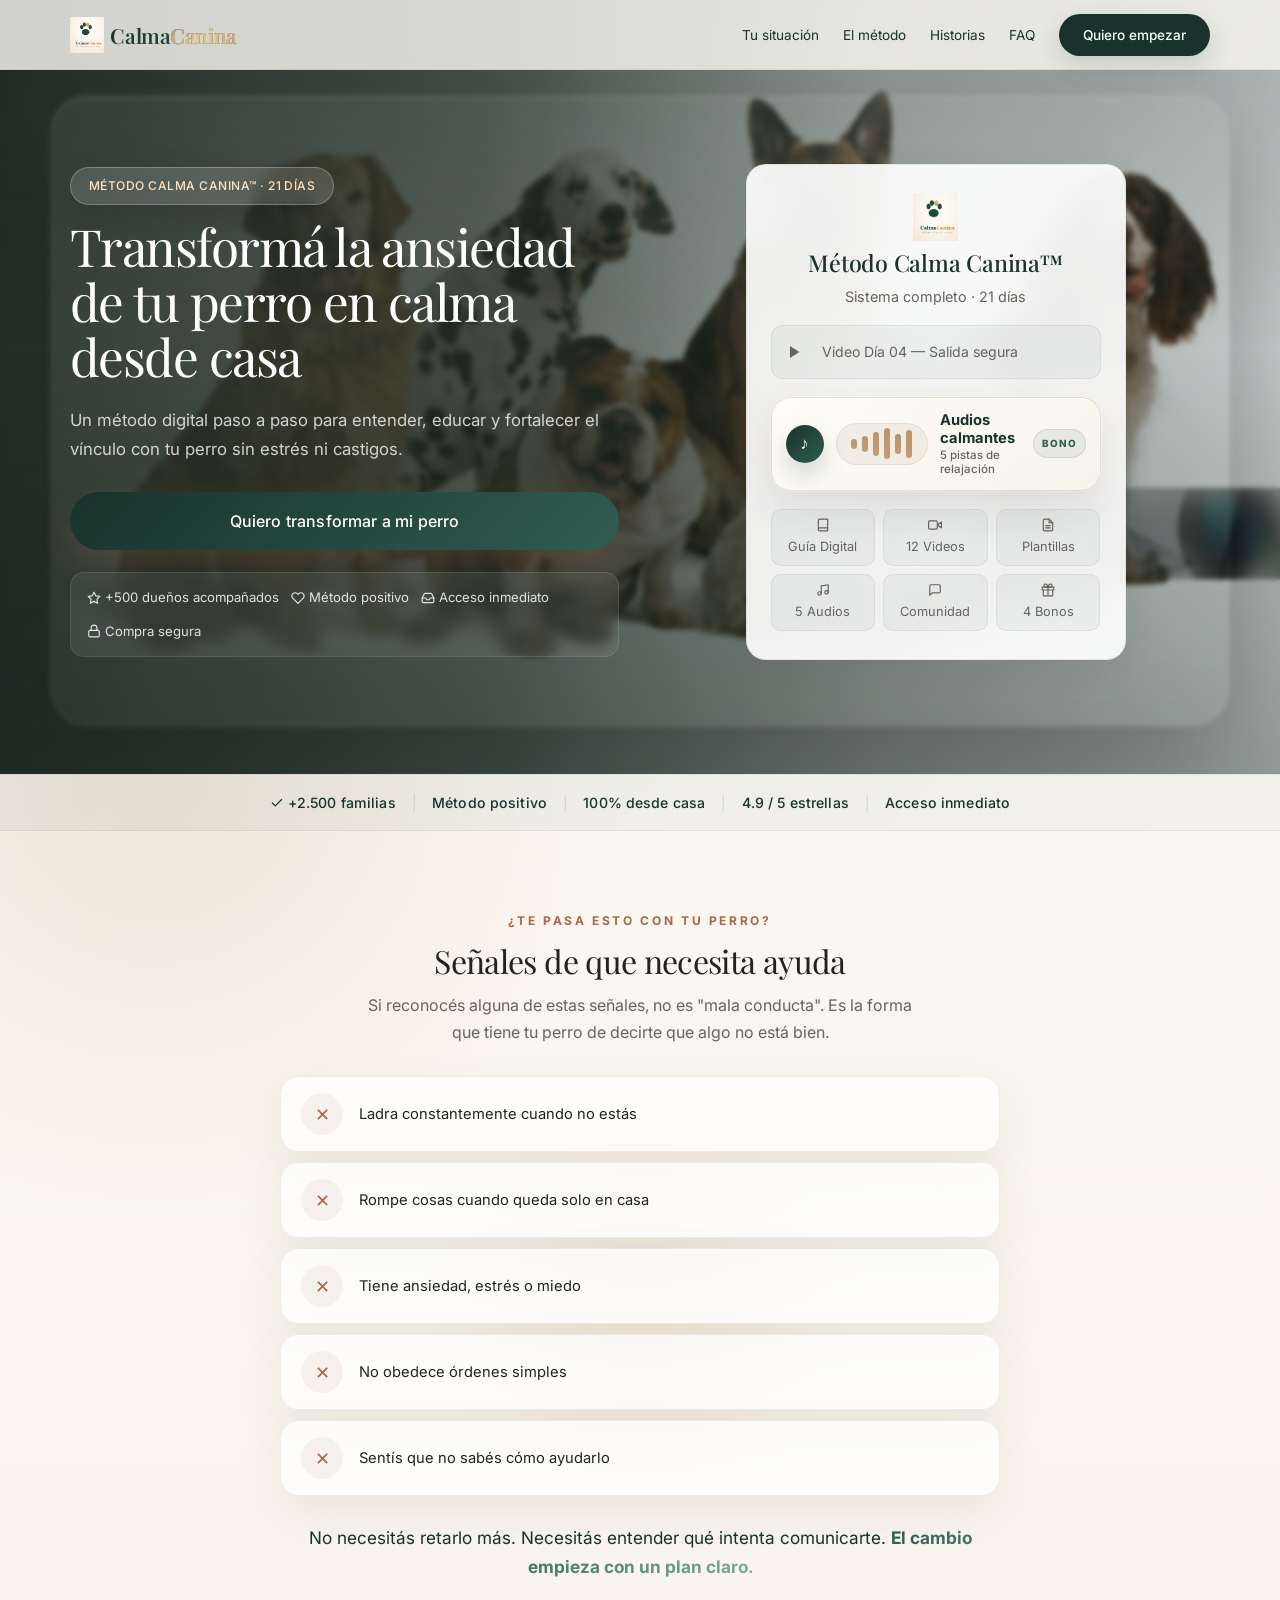
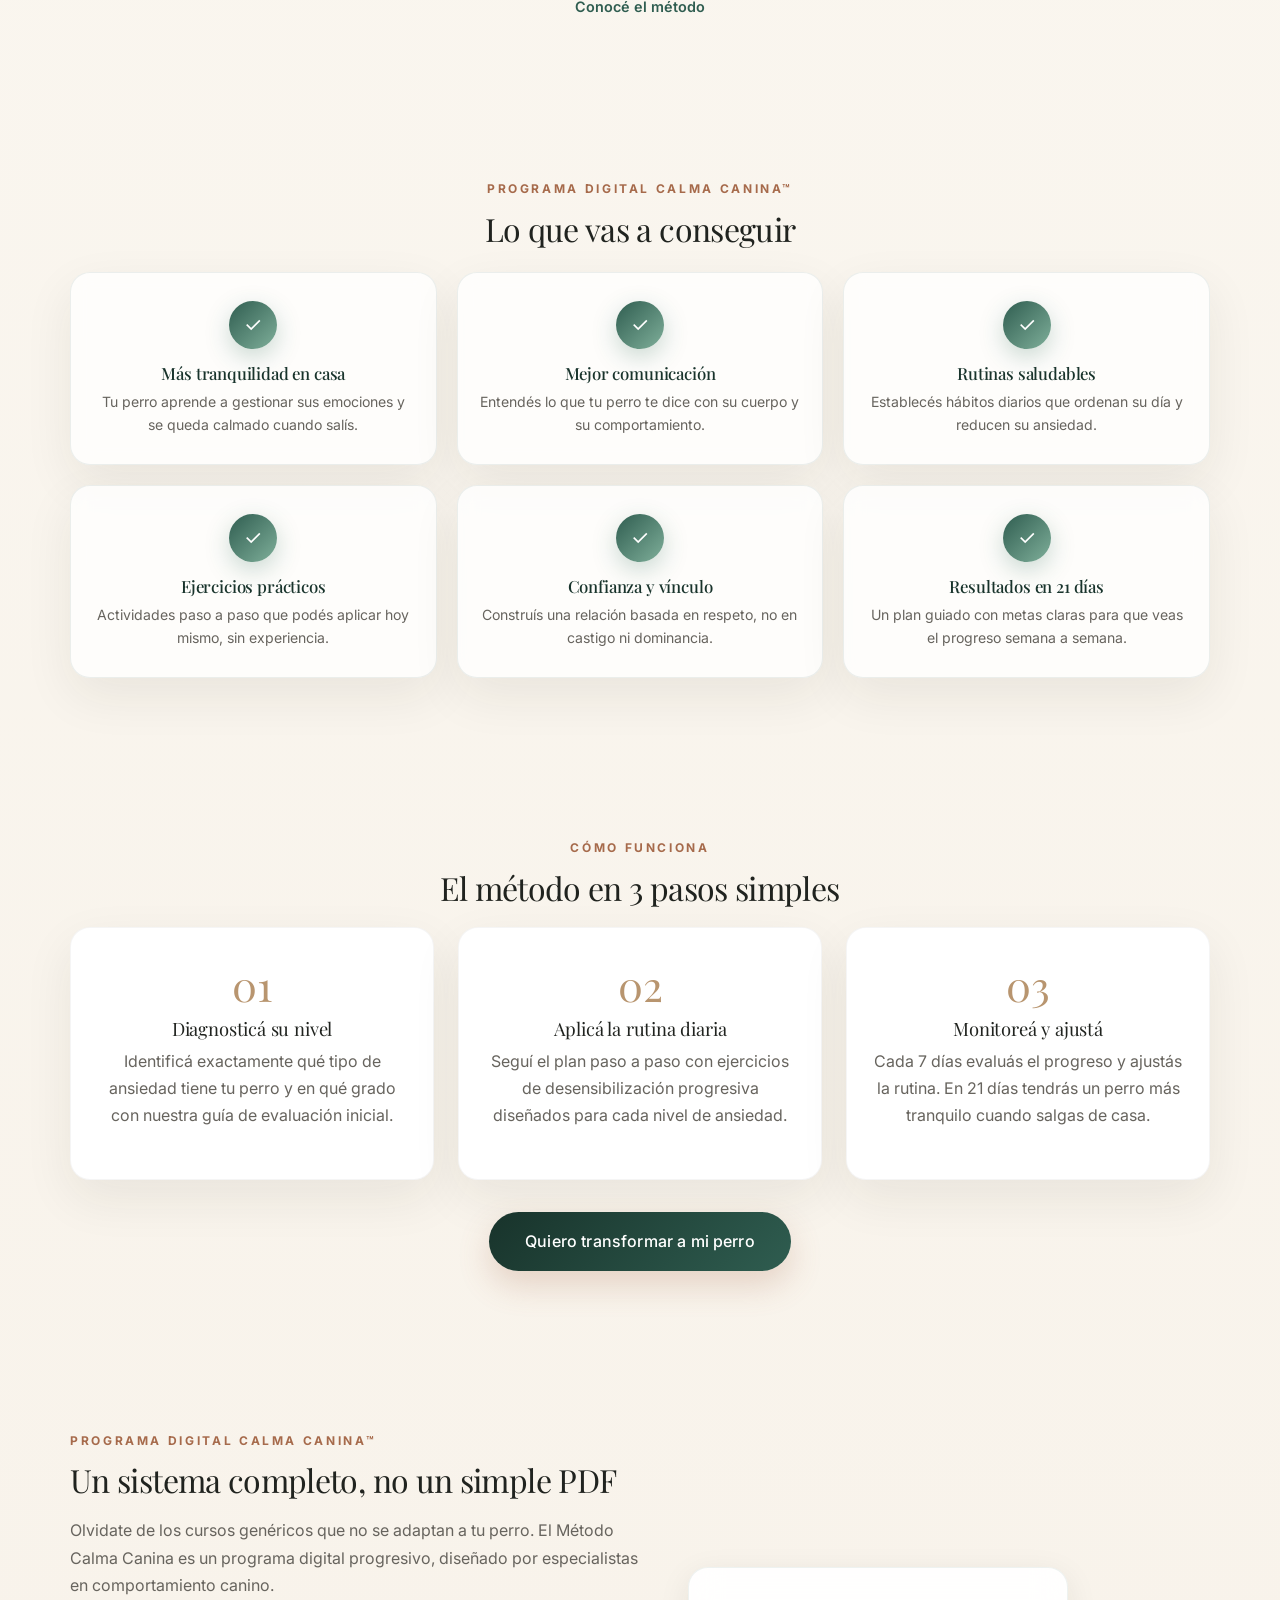
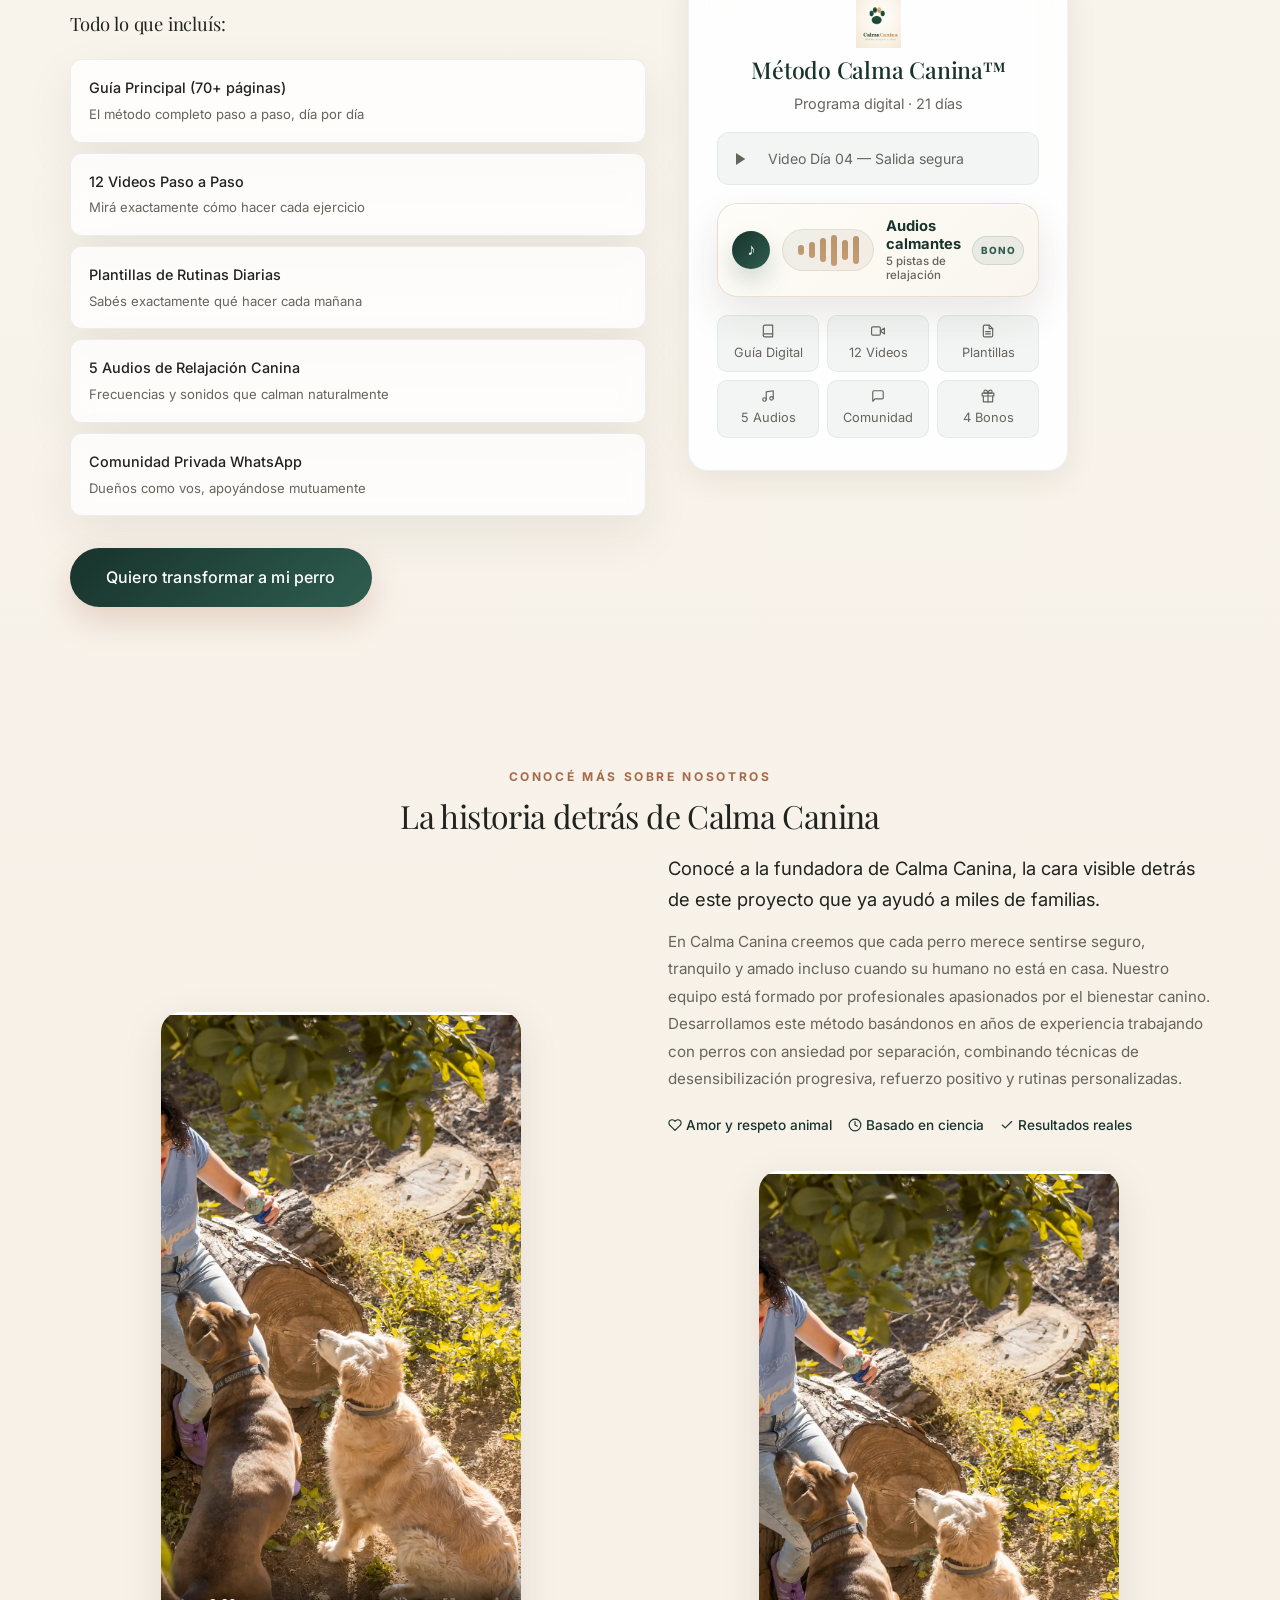
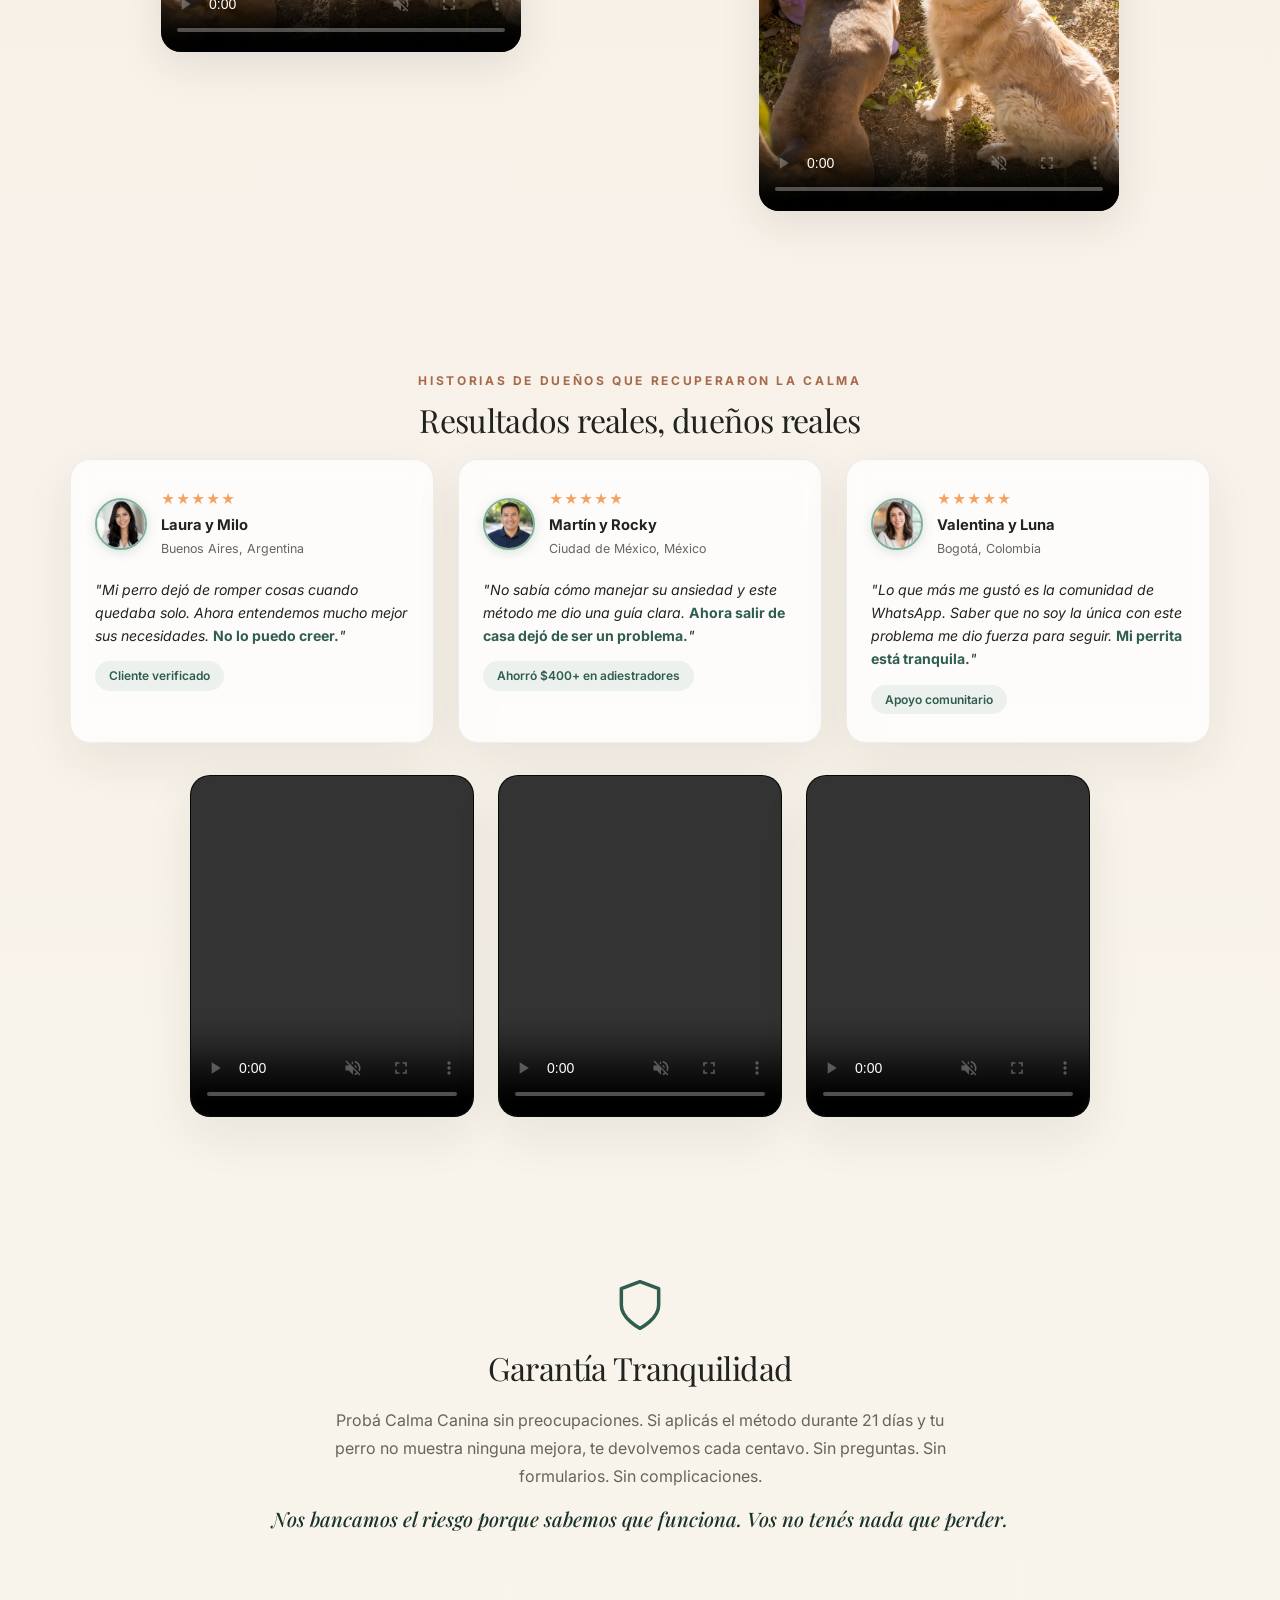
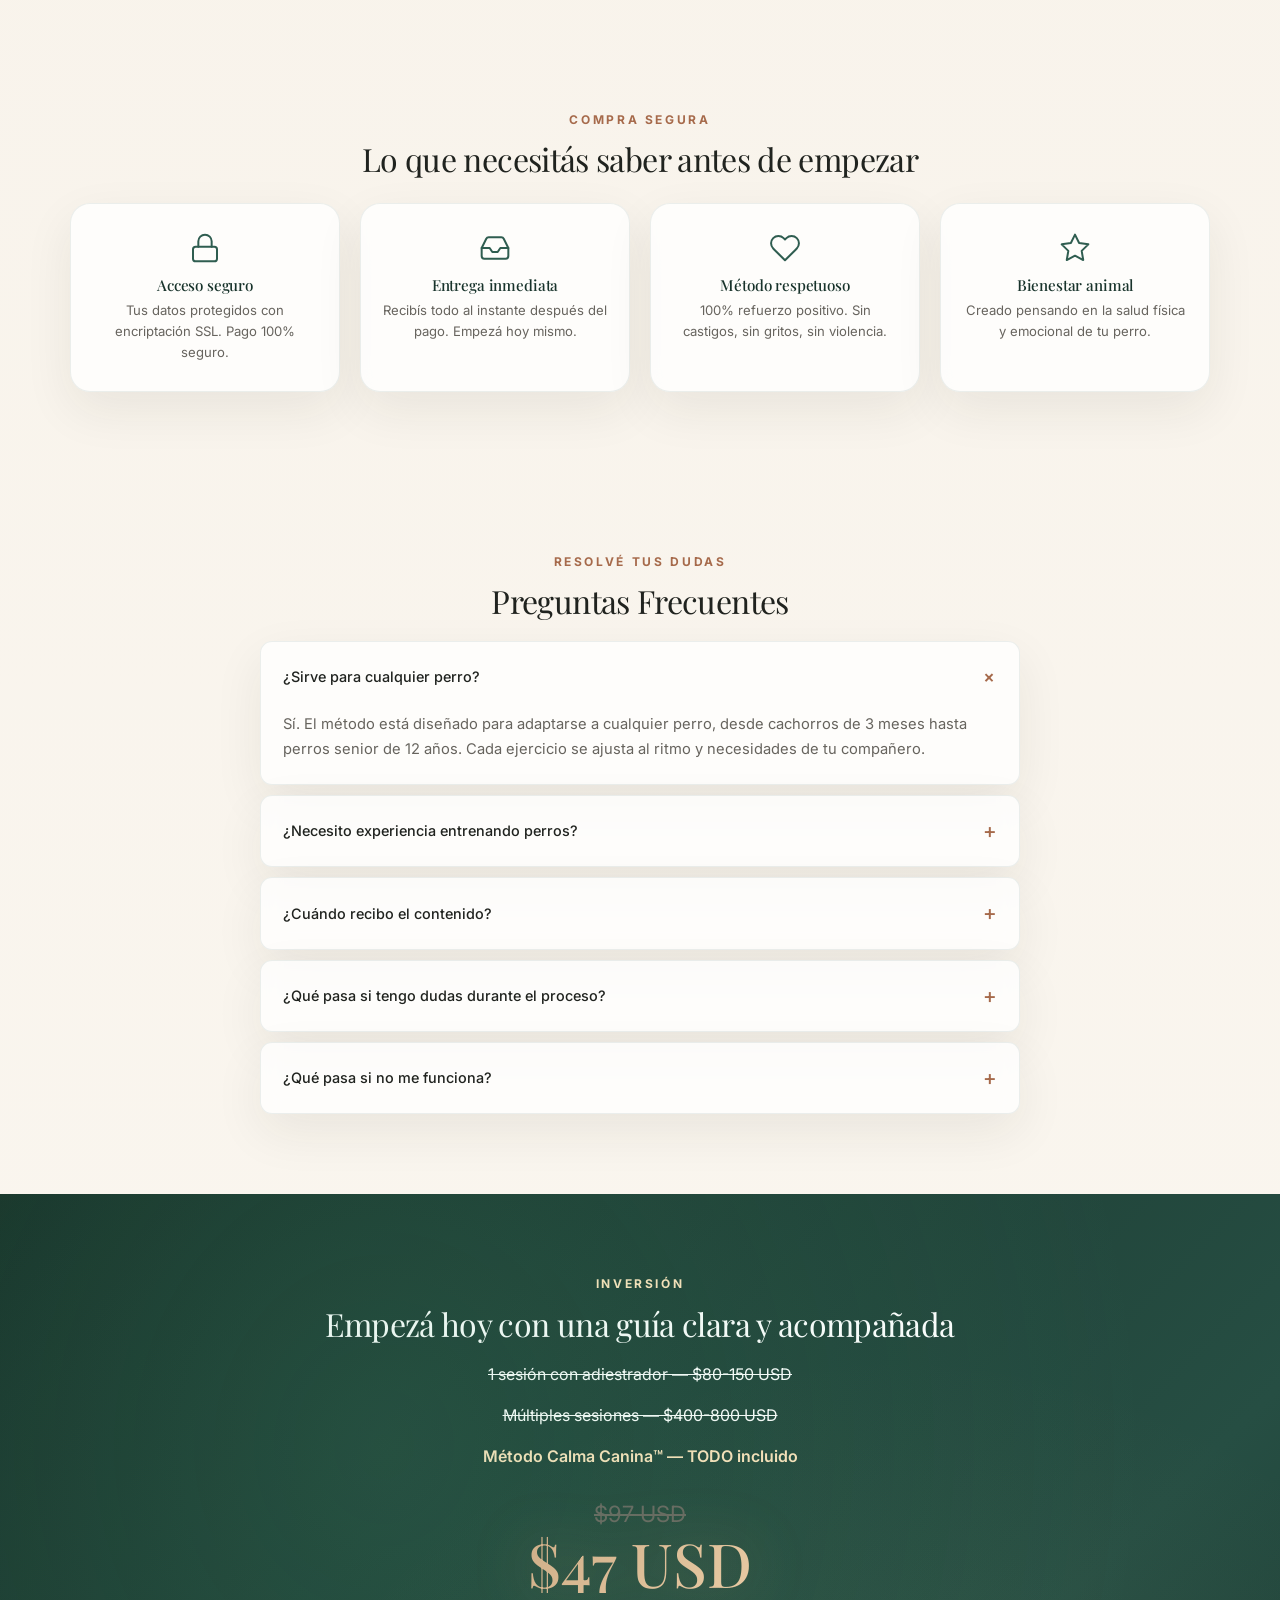
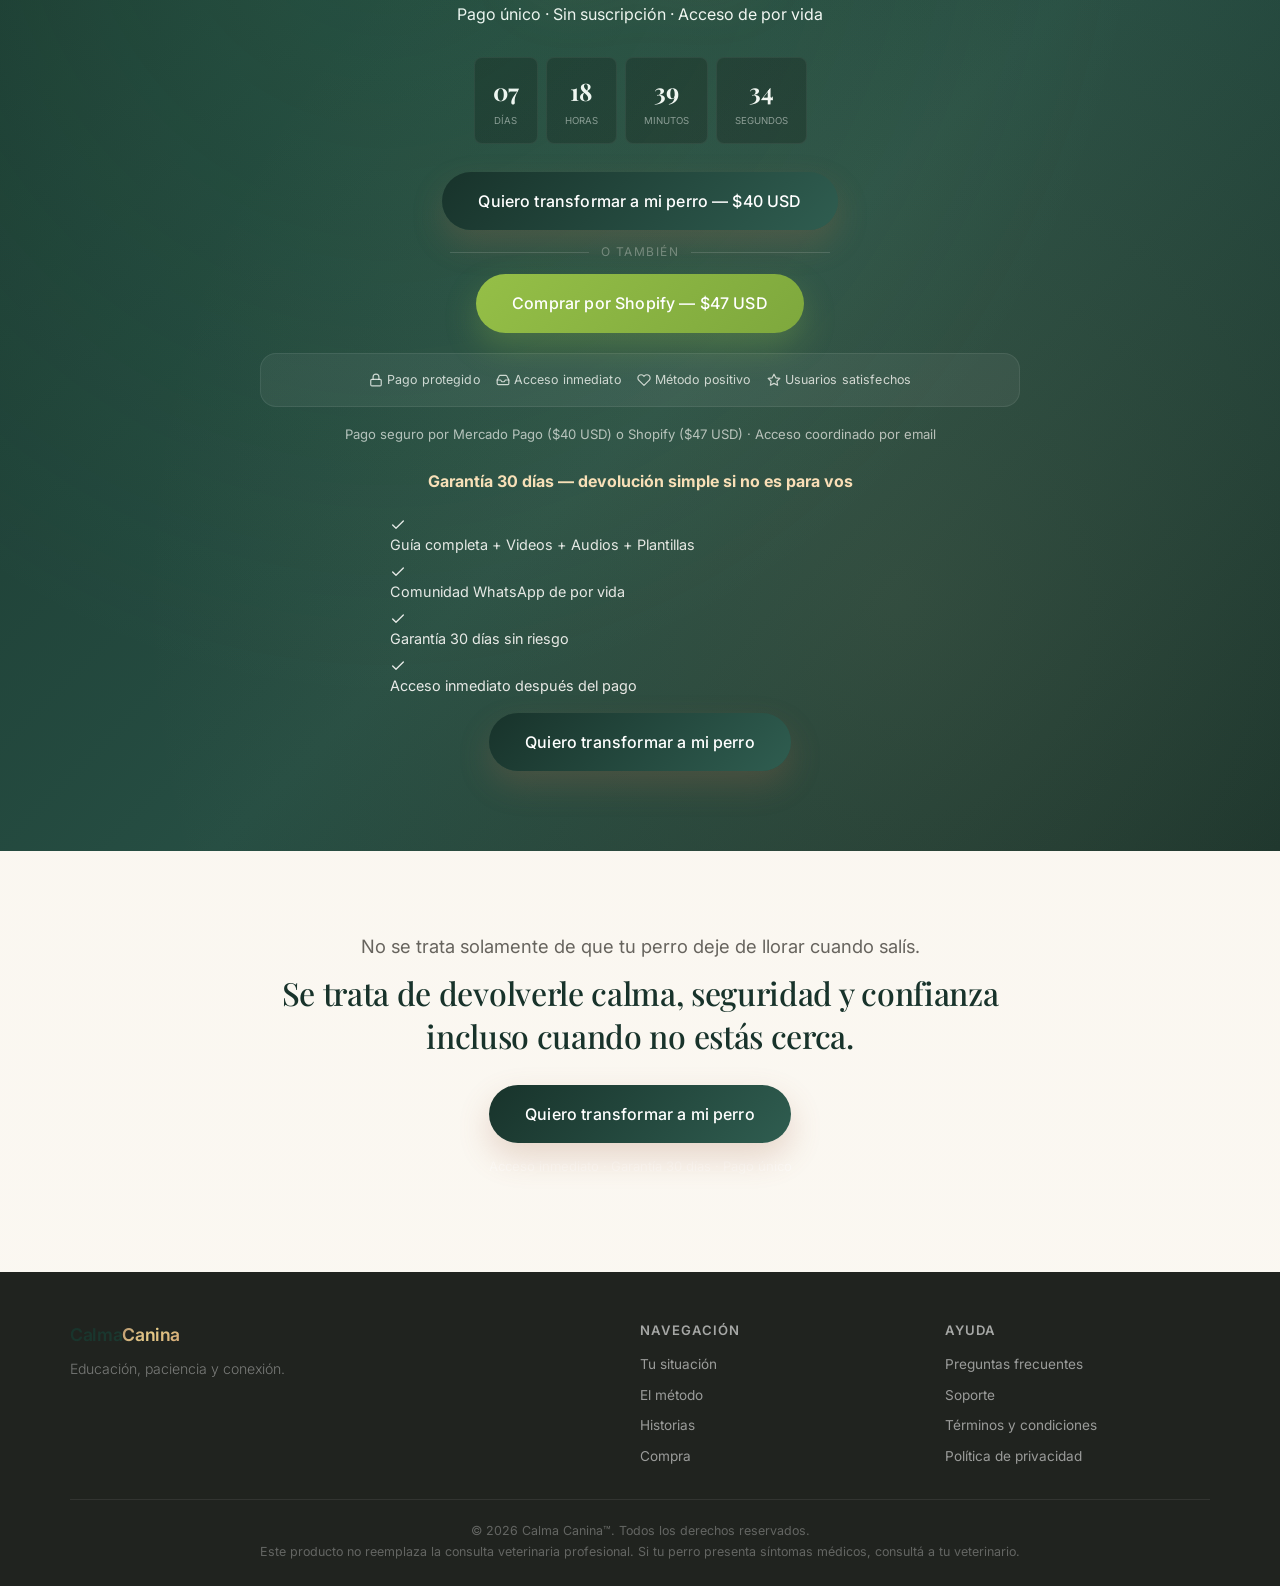
==== index.html @ f255a57e "Mejoras landing page: tipografia, rendimiento, SEO, UX, scroll-to-top, lazy loading videos, FAQPage " ====
<!DOCTYPE html>
<html lang="es">
<head>
  <meta charset="UTF-8" />
  <meta name="viewport" content="width=device-width, initial-scale=1.0" />
  <title>Método Calma Canina™ | Transformá la ansiedad de tu perro en calma desde casa</title>
  <meta name="description" content="Un método digital paso a paso para entender, educar y fortalecer el vínculo con tu perro sin estrés ni castigos. +500 dueños ya lo aplican." />
  <meta name="theme-color" content="#1B4332" />
  <meta property="og:title" content="Método Calma Canina™ — Perros tranquilos en 21 días" />
  <meta property="og:description" content="El sistema paso a paso para ayudar a tu perro a quedarse tranquilo cuando salís de casa." />
  <meta property="og:image" content="https://calmacanina.com/og-calmacanina.jpg" />
  <meta property="og:url" content="https://calmacanina.com" />
  <meta property="og:type" content="website" />
  <link rel="canonical" href="https://calmacanina.com" />
  <link rel="icon" href="data:image/svg+xml,<svg xmlns=%22http://www.w3.org/2000/svg%22 viewBox=%220 0 100 100%22><text y=%22.9em%22 font-size=%2290%22>🐕</text></svg>" />
  <link rel="preconnect" href="https://fonts.googleapis.com" />
  <link rel="preconnect" href="https://fonts.gstatic.com" crossorigin />
  <link href="https://fonts.googleapis.com/css2?family=Inter:wght@300;400;500;600;700&family=Playfair+Display:wght@400;500;600;700&display=swap" rel="stylesheet" />
  <link rel="preload" href="https://fonts.googleapis.com/css2?family=Inter:wght@300;400;500;600;700&family=Playfair+Display:wght@400;500;600;700&display=swap" as="style" />
  <link rel="preload" href="NUEVOBANNER.jpg" as="image" />
  <link rel="stylesheet" href="styles.css?v=20260710-0315" />

  <script type="application/ld+json">
    {
      "@context": "https://schema.org",
      "@type": "Product",
      "name": "Método Calma Canina",
      "description": "El sistema paso a paso para ayudar a tu perro a quedarse tranquilo cuando salís de casa.",
      "image": "https://calmacanina.com/og-calmacanina.jpg",
      "brand": { "@type": "Brand", "name": "Calma Canina" },
      "offers": {
        "@type": "Offer",
        "price": "47",
        "priceCurrency": "USD",
        "availability": "https://schema.org/InStock",
        "priceValidUntil": "2027-12-31",
        "url": "https://calmacanina.com"
      }
    }
  </script>
  <script type="application/ld+json">
    {
      "@context": "https://schema.org",
      "@type": "FAQPage",
      "mainEntity": [
        {
          "@type": "Question",
          "name": "¿Sirve para cualquier perro?",
          "acceptedAnswer": {
            "@type": "Answer",
            "text": "Sí. El método está diseñado para adaptarse a cualquier perro, desde cachorros de 3 meses hasta perros senior de 12 años."
          }
        },
        {
          "@type": "Question",
          "name": "¿Necesito experiencia entrenando perros?",
          "acceptedAnswer": {
            "@type": "Answer",
            "text": "No. El método está escrito para dueños sin ninguna experiencia previa. Cada ejercicio está explicado paso a paso con videos demostrativos."
          }
        },
        {
          "@type": "Question",
          "name": "¿Cuándo recibo el contenido?",
          "acceptedAnswer": {
            "@type": "Answer",
            "text": "Inmediatamente después del pago. Recibís un email con acceso a todos los materiales. Podés empezar el Día 1 en minutos."
          }
        },
        {
          "@type": "Question",
          "name": "¿Qué pasa si tengo dudas durante el proceso?",
          "acceptedAnswer": {
            "@type": "Answer",
            "text": "Tenés acceso a nuestra comunidad privada de WhatsApp donde podés compartir tu experiencia, hacer preguntas y recibir apoyo de otros dueños."
          }
        },
        {
          "@type": "Question",
          "name": "¿Qué pasa si no me funciona?",
          "acceptedAnswer": {
            "@type": "Answer",
            "text": "Tenés 30 días para pedir tu devolución completa. Te devolvemos el 100% sin hacer preguntas."
          }
        }
      ]
    }
  </script>
</head>

<body>
  <a class="skip-link" href="#hero">Saltar al contenido principal</a>
  <!-- ═══ HEADER ═══ -->
  <header class="site-header" id="site-header">
    <nav class="nav container">
      <a class="logo" href="#hero">
        <img src="Logo_Principal.png" alt="Calma Canina" class="logo-img" aria-hidden="true">
        <span class="logo-text">Calma<span class="logo-accent">Canina</span><sup class="tm-mark">™</sup></span>
      </a>
      <button class="menu-toggle" id="menu-toggle" aria-label="Abrir menú" aria-expanded="false" aria-controls="nav-links">
        <span class="hamburger-line"></span>
        <span class="hamburger-line"></span>
        <span class="hamburger-line"></span>
      </button>
      <div class="nav-links" id="nav-links">
        <a href="#problema">Tu situación</a>
        <a href="#solucion">El método</a>
        <a href="#testimonios">Historias</a>
        <a href="#faq">FAQ</a>
        <a class="nav-cta" href="#pricing">Quiero empezar</a>
      </div>
    </nav>
  </header>

  <main>
    <!-- ═══ 1. HERO ═══ -->
    <section class="hero" id="hero">
      <div class="container hero-grid">
        <div class="hero-content">
          <span class="hero-badge">Método Calma Canina™ · 21 días</span>
          <h1>Transformá la ansiedad de tu perro en calma desde casa</h1>
          <p class="hero-subtitle">Un método digital paso a paso para entender, educar y fortalecer el vínculo con tu perro sin estrés ni castigos.</p>
          <a class="btn btn-accent cta-link pulse-cta" href="#pricing">Quiero transformar a mi perro</a>
          <div class="hero-trust-strip">
            <span>
              <svg width="14" height="14" viewBox="0 0 24 24" fill="none" stroke="currentColor" stroke-width="2" stroke-linecap="round" stroke-linejoin="round" aria-hidden="true"><polygon points="12 2 15.09 8.26 22 9.27 17 14.14 18.18 21.02 12 17.77 5.82 21.02 7 14.14 2 9.27 8.91 8.26 12 2"/></svg>
              +500 dueños acompañados
            </span>
            <span>
              <svg width="14" height="14" viewBox="0 0 24 24" fill="none" stroke="currentColor" stroke-width="2" stroke-linecap="round" stroke-linejoin="round" aria-hidden="true"><path d="M20.84 4.61a5.5 5.5 0 0 0-7.78 0L12 5.67l-1.06-1.06a5.5 5.5 0 0 0-7.78 7.78l1.06 1.06L12 21.23l7.78-7.78 1.06-1.06a5.5 5.5 0 0 0 0-7.78z"/></svg>
              Método positivo
            </span>
            <span>
              <svg width="14" height="14" viewBox="0 0 24 24" fill="none" stroke="currentColor" stroke-width="2" stroke-linecap="round" stroke-linejoin="round" aria-hidden="true"><polyline points="22 12 16 12 14 15 10 15 8 12 2 12"/><path d="M5.45 5.11L2 12v6a2 2 0 0 0 2 2h16a2 2 0 0 0 2-2v-6l-3.45-6.89A2 2 0 0 0 16.76 4H7.24a2 2 0 0 0-1.79 1.11z"/></svg>
              Acceso inmediato
            </span>
            <span>
              <svg width="14" height="14" viewBox="0 0 24 24" fill="none" stroke="currentColor" stroke-width="2" stroke-linecap="round" stroke-linejoin="round" aria-hidden="true"><rect x="3" y="11" width="18" height="11" rx="2" ry="2"/><path d="M7 11V7a5 5 0 0 1 10 0v4"/></svg>
              Compra segura
            </span>
          </div>
        </div>
        <div class="hero-visual">
          <div class="product-mockup-main">
            <img src="Logo_Principal.png" alt="Logo Calma Canina" style="display:block;margin:0 auto 8px;height:48px;width:auto;">
            <h3>Método Calma Canina™</h3>
            <p>Sistema completo · 21 días</p>
            <div class="mock-video">
              <svg width="16" height="16" viewBox="0 0 24 24" fill="currentColor" stroke="none" aria-hidden="true" style="margin-right:8px;">
                <polygon points="6 3 20 12 6 21 6 3" />
              </svg>
              Video Día 04 — Salida segura
            </div>
            <div class="mock-audio-bar" role="button" tabindex="0" aria-label="Reproducir audios de relajación">
              <span class="mock-wave" aria-hidden="true"><i></i><i></i><i></i><i></i><i></i><i></i></span>
              <span class="mock-audio-copy"><strong>Audios calmantes</strong><small>5 pistas de relajación</small></span>
              <span class="mock-audio-badge">BONO</span>
            </div>
            <ul class="mock-list">
              <li><svg width="14" height="14" viewBox="0 0 24 24" fill="none" stroke="currentColor" stroke-width="2" stroke-linecap="round" stroke-linejoin="round" aria-hidden="true" style="display:block;margin:0 auto 4px;"><path d="M4 19.5A2.5 2.5 0 0 1 6.5 17H20"/><path d="M6.5 2H20v20H6.5A2.5 2.5 0 0 1 4 19.5v-15A2.5 2.5 0 0 1 6.5 2z"/></svg>Guía Digital</li>
              <li><svg width="14" height="14" viewBox="0 0 24 24" fill="none" stroke="currentColor" stroke-width="2" stroke-linecap="round" stroke-linejoin="round" aria-hidden="true" style="display:block;margin:0 auto 4px;"><polygon points="23 7 16 12 23 17 23 7"/><rect x="1" y="5" width="15" height="14" rx="2" ry="2"/></svg>12 Videos</li>
              <li><svg width="14" height="14" viewBox="0 0 24 24" fill="none" stroke="currentColor" stroke-width="2" stroke-linecap="round" stroke-linejoin="round" aria-hidden="true" style="display:block;margin:0 auto 4px;"><path d="M14 2H6a2 2 0 0 0-2 2v16a2 2 0 0 0 2 2h12a2 2 0 0 0 2-2V8z"/><polyline points="14 2 14 8 20 8"/><line x1="16" y1="13" x2="8" y2="13"/><line x1="16" y1="17" x2="8" y2="17"/></svg>Plantillas</li>
              <li><svg width="14" height="14" viewBox="0 0 24 24" fill="none" stroke="currentColor" stroke-width="2" stroke-linecap="round" stroke-linejoin="round" aria-hidden="true" style="display:block;margin:0 auto 4px;"><path d="M9 18V5l12-2v13"/><circle cx="6" cy="18" r="3"/><circle cx="18" cy="16" r="3"/></svg>5 Audios</li>
              <li><svg width="14" height="14" viewBox="0 0 24 24" fill="none" stroke="currentColor" stroke-width="2" stroke-linecap="round" stroke-linejoin="round" aria-hidden="true" style="display:block;margin:0 auto 4px;"><path d="M21 15a2 2 0 0 1-2 2H7l-4 4V5a2 2 0 0 1 2-2h14a2 2 0 0 1 2 2z"/></svg>Comunidad</li>
              <li><svg width="14" height="14" viewBox="0 0 24 24" fill="none" stroke="currentColor" stroke-width="2" stroke-linecap="round" stroke-linejoin="round" aria-hidden="true" style="display:block;margin:0 auto 4px;"><polyline points="20 12 20 22 4 22 4 12"/><rect x="2" y="7" width="20" height="5"/><line x1="12" y1="22" x2="12" y2="7"/><path d="M12 7H7.5a2.5 2.5 0 0 1 0-5C11 2 12 7 12 7z"/><path d="M12 7h4.5a2.5 2.5 0 0 0 0-5C13 2 12 7 12 7z"/></svg>4 Bonos</li>
            </ul>
          </div>
        </div>
      </div>
    </section>

    <!-- ═══ 2. TRUST STRIP ═══ -->
    <div class="trust-strip fade-in">
      <div class="container">
        <div class="trust-strip-inner">
          <span>
            <svg width="14" height="14" viewBox="0 0 24 24" fill="none" stroke="currentColor" stroke-width="2" stroke-linecap="round" stroke-linejoin="round" aria-hidden="true"><polyline points="20 6 9 17 4 12"/></svg>
            +2.500 familias
          </span>
          <span class="trust-strip-divider" aria-hidden="true">|</span>
          <span>Método positivo</span>
          <span class="trust-strip-divider" aria-hidden="true">|</span>
          <span>100% desde casa</span>
          <span class="trust-strip-divider" aria-hidden="true">|</span>
          <span>4.9 / 5 estrellas</span>
          <span class="trust-strip-divider" aria-hidden="true">|</span>
          <span>Acceso inmediato</span>
        </div>
      </div>
    </div>

    <!-- ═══ 3. PROBLEMA ═══ -->
    <section class="section" id="problema">
      <div class="container narrow">
        <p class="section-label text-center">¿TE PASA ESTO CON TU PERRO?</p>
        <h2 class="text-center">Señales de que necesita ayuda</h2>
        <p class="pain-intro text-center">Si reconocés alguna de estas señales, no es "mala conducta". Es la forma que tiene tu perro de decirte que algo no está bien.</p>
        <div class="pain-list">
          <div class="pain-item fade-in"><span class="pain-icon" aria-hidden="true">✕</span><p>Ladra constantemente cuando no estás</p></div>
          <div class="pain-item fade-in"><span class="pain-icon" aria-hidden="true">✕</span><p>Rompe cosas cuando queda solo en casa</p></div>
          <div class="pain-item fade-in"><span class="pain-icon" aria-hidden="true">✕</span><p>Tiene ansiedad, estrés o miedo</p></div>
          <div class="pain-item fade-in"><span class="pain-icon" aria-hidden="true">✕</span><p>No obedece órdenes simples</p></div>
          <div class="pain-item fade-in"><span class="pain-icon" aria-hidden="true">✕</span><p>Sentís que no sabés cómo ayudarlo</p></div>
        </div>
        <p class="pain-close text-center">No necesitás retarlo más. Necesitás entender qué intenta comunicarte. <strong>El cambio empieza con un plan claro.</strong></p>
        <a class="pain-link" href="#solucion">Conocé el método</a>
      </div>
    </section>

    <!-- ═══ 4. SOLUCIÓN ═══ -->
    <section class="section bg-alt" id="solucion">
      <div class="container text-center">
        <p class="section-label">PROGRAMA DIGITAL CALMA CANINA™</p>
        <h2>Lo que vas a conseguir</h2>
        <div class="solution-grid">
          <div class="solution-card fade-in"><span class="solution-icon" aria-hidden="true">✓</span><h3>Más tranquilidad en casa</h3><p>Tu perro aprende a gestionar sus emociones y se queda calmado cuando salís.</p></div>
          <div class="solution-card fade-in"><span class="solution-icon" aria-hidden="true">✓</span><h3>Mejor comunicación</h3><p>Entendés lo que tu perro te dice con su cuerpo y su comportamiento.</p></div>
          <div class="solution-card fade-in"><span class="solution-icon" aria-hidden="true">✓</span><h3>Rutinas saludables</h3><p>Establecés hábitos diarios que ordenan su día y reducen su ansiedad.</p></div>
          <div class="solution-card fade-in"><span class="solution-icon" aria-hidden="true">✓</span><h3>Ejercicios prácticos</h3><p>Actividades paso a paso que podés aplicar hoy mismo, sin experiencia.</p></div>
          <div class="solution-card fade-in"><span class="solution-icon" aria-hidden="true">✓</span><h3>Confianza y vínculo</h3><p>Construís una relación basada en respeto, no en castigo ni dominancia.</p></div>
          <div class="solution-card fade-in"><span class="solution-icon" aria-hidden="true">✓</span><h3>Resultados en 21 días</h3><p>Un plan guiado con metas claras para que veas el progreso semana a semana.</p></div>
        </div>
      </div>
    </section>

    <!-- ═══ 5. MÉTODO EN 3 PASOS ═══ -->
    <section class="section" id="como-funciona">
      <div class="container text-center">
        <p class="section-label">CÓMO FUNCIONA</p>
        <h2>El método en 3 pasos simples</h2>
        <div class="steps-grid">
          <div class="step-card fade-in">
            <span class="step-num">01</span>
            <h3>Diagnosticá su nivel</h3>
            <p>Identificá exactamente qué tipo de ansiedad tiene tu perro y en qué grado con nuestra guía de evaluación inicial.</p>
          </div>
          <div class="step-card fade-in">
            <span class="step-num">02</span>
            <h3>Aplicá la rutina diaria</h3>
            <p>Seguí el plan paso a paso con ejercicios de desensibilización progresiva diseñados para cada nivel de ansiedad.</p>
          </div>
          <div class="step-card fade-in">
            <span class="step-num">03</span>
            <h3>Monitoreá y ajustá</h3>
            <p>Cada 7 días evaluás el progreso y ajustás la rutina. En 21 días tendrás un perro más tranquilo cuando salgas de casa.</p>
          </div>
        </div>
        <a class="btn btn-accent cta-link" href="#pricing" style="margin-top:32px;">Quiero transformar a mi perro</a>
      </div>
    </section>

    <!-- ═══ 6. PRODUCTO ═══ -->
    <section class="section bg-alt" id="producto">
      <div class="container two-col">
        <div class="product-info">
          <p class="section-label">PROGRAMA DIGITAL CALMA CANINA™</p>
          <h2>Un sistema completo, no un simple PDF</h2>
          <p>Olvidate de los cursos genéricos que no se adaptan a tu perro. El Método Calma Canina es un programa digital progresivo, diseñado por especialistas en comportamiento canino.</p>
          <h3>Todo lo que incluís:</h3>
          <ul class="check-list">
            <li><strong>Guía Principal (70+ páginas)</strong><span>El método completo paso a paso, día por día</span></li>
            <li><strong>12 Videos Paso a Paso</strong><span>Mirá exactamente cómo hacer cada ejercicio</span></li>
            <li><strong>Plantillas de Rutinas Diarias</strong><span>Sabés exactamente qué hacer cada mañana</span></li>
            <li><strong>5 Audios de Relajación Canina</strong><span>Frecuencias y sonidos que calman naturalmente</span></li>
            <li><strong>Comunidad Privada WhatsApp</strong><span>Dueños como vos, apoyándose mutuamente</span></li>
          </ul>
          <a class="btn btn-accent cta-link" href="#pricing">Quiero transformar a mi perro</a>
        </div>
        <div class="product-visual">
          <div class="product-mockup-main large">
            <img src="Logo_Principal.png" alt="Logo Calma Canina" loading="lazy" decoding="async" style="display:block;margin:0 auto 8px;height:48px;width:auto;">
            <h3>Método Calma Canina™</h3>
            <p>Programa digital · 21 días</p>
            <div class="mock-video"><svg width="16" height="16" viewBox="0 0 24 24" fill="currentColor" stroke="none" aria-hidden="true" style="margin-right:8px;"><polygon points="6 3 20 12 6 21 6 3"/></svg>Video Día 04 — Salida segura</div>
            <div class="mock-audio-bar" role="button" tabindex="0" aria-label="Reproducir audios de relajación"><span class="mock-wave" aria-hidden="true"><i></i><i></i><i></i><i></i><i></i><i></i></span><span class="mock-audio-copy"><strong>Audios calmantes</strong><small>5 pistas de relajación</small></span><span class="mock-audio-badge">BONO</span></div>
            <ul class="mock-list">
              <li><svg width="14" height="14" viewBox="0 0 24 24" fill="none" stroke="currentColor" stroke-width="2" stroke-linecap="round" stroke-linejoin="round" aria-hidden="true" style="display:block;margin:0 auto 4px;"><path d="M4 19.5A2.5 2.5 0 0 1 6.5 17H20"/><path d="M6.5 2H20v20H6.5A2.5 2.5 0 0 1 4 19.5v-15A2.5 2.5 0 0 1 6.5 2z"/></svg>Guía Digital</li>
              <li><svg width="14" height="14" viewBox="0 0 24 24" fill="none" stroke="currentColor" stroke-width="2" stroke-linecap="round" stroke-linejoin="round" aria-hidden="true" style="display:block;margin:0 auto 4px;"><polygon points="23 7 16 12 23 17 23 7"/><rect x="1" y="5" width="15" height="14" rx="2" ry="2"/></svg>12 Videos</li>
              <li><svg width="14" height="14" viewBox="0 0 24 24" fill="none" stroke="currentColor" stroke-width="2" stroke-linecap="round" stroke-linejoin="round" aria-hidden="true" style="display:block;margin:0 auto 4px;"><path d="M14 2H6a2 2 0 0 0-2 2v16a2 2 0 0 0 2 2h12a2 2 0 0 0 2-2V8z"/><polyline points="14 2 14 8 20 8"/><line x1="16" y1="13" x2="8" y2="13"/><line x1="16" y1="17" x2="8" y2="17"/></svg>Plantillas</li>
              <li><svg width="14" height="14" viewBox="0 0 24 24" fill="none" stroke="currentColor" stroke-width="2" stroke-linecap="round" stroke-linejoin="round" aria-hidden="true" style="display:block;margin:0 auto 4px;"><path d="M9 18V5l12-2v13"/><circle cx="6" cy="18" r="3"/><circle cx="18" cy="16" r="3"/></svg>5 Audios</li>
              <li><svg width="14" height="14" viewBox="0 0 24 24" fill="none" stroke="currentColor" stroke-width="2" stroke-linecap="round" stroke-linejoin="round" aria-hidden="true" style="display:block;margin:0 auto 4px;"><path d="M21 15a2 2 0 0 1-2 2H7l-4 4V5a2 2 0 0 1 2-2h14a2 2 0 0 1 2 2z"/></svg>Comunidad</li>
              <li><svg width="14" height="14" viewBox="0 0 24 24" fill="none" stroke="currentColor" stroke-width="2" stroke-linecap="round" stroke-linejoin="round" aria-hidden="true" style="display:block;margin:0 auto 4px;"><polyline points="20 12 20 22 4 22 4 12"/><rect x="2" y="7" width="20" height="5"/><line x1="12" y1="22" x2="12" y2="7"/><path d="M12 7H7.5a2.5 2.5 0 0 1 0-5C11 2 12 7 12 7z"/><path d="M12 7h4.5a2.5 2.5 0 0 0 0-5C13 2 12 7 12 7z"/></svg>4 Bonos</li>
            </ul>
          </div>
        </div>
      </div>
    </section>

    <!-- ═══ 7. QUIÉNES SOMOS ═══ -->
    <section class="section bg-light" id="quienes-somos">
      <div class="container">
        <p class="section-label text-center">CONOCÉ MÁS SOBRE NOSOTROS</p>
        <h2 class="text-center">La historia detrás de Calma Canina</h2>
        <div class="quienes-grid">
          <div class="quienes-video-wrapper">
            <video class="quienes-video" autoplay muted loop playsinline controls preload="none" poster="CARAVISIBLEDEMARCA.png">
              <source src="PRESENTACION DE LA MEDICA.mp4" type="video/mp4">
            </video>
          </div>
          <div class="quienes-text">
            <p class="quienes-lead">Conocé a la fundadora de Calma Canina, la cara visible detrás de este proyecto que ya ayudó a miles de familias.</p>
            <p class="quienes-body">En Calma Canina creemos que cada perro merece sentirse seguro, tranquilo y amado incluso cuando su humano no está en casa. Nuestro equipo está formado por profesionales apasionados por el bienestar canino. Desarrollamos este método basándonos en años de experiencia trabajando con perros con ansiedad por separación, combinando técnicas de desensibilización progresiva, refuerzo positivo y rutinas personalizadas.</p>
            <div class="quienes-valores">
              <span>
                <svg width="14" height="14" viewBox="0 0 24 24" fill="none" stroke="currentColor" stroke-width="2" stroke-linecap="round" stroke-linejoin="round" aria-hidden="true" style="margin-right:4px;vertical-align:-2px;"><path d="M20.84 4.61a5.5 5.5 0 0 0-7.78 0L12 5.67l-1.06-1.06a5.5 5.5 0 0 0-7.78 7.78l1.06 1.06L12 21.23l7.78-7.78 1.06-1.06a5.5 5.5 0 0 0 0-7.78z"/></svg>
                Amor y respeto animal
              </span>
              <span>
                <svg width="14" height="14" viewBox="0 0 24 24" fill="none" stroke="currentColor" stroke-width="2" stroke-linecap="round" stroke-linejoin="round" aria-hidden="true" style="margin-right:4px;vertical-align:-2px;"><circle cx="12" cy="12" r="10"/><path d="M12 6v6l4 2"/></svg>
                Basado en ciencia
              </span>
              <span>
                <svg width="14" height="14" viewBox="0 0 24 24" fill="none" stroke="currentColor" stroke-width="2" stroke-linecap="round" stroke-linejoin="round" aria-hidden="true" style="margin-right:4px;vertical-align:-2px;"><polyline points="20 6 9 17 4 12"/></svg>
                Resultados reales
              </span>
            </div>
            <div class="quienes-video-wrapper" style="margin-top:20px;">
              <video class="quienes-video" autoplay muted loop playsinline controls preload="none" poster="CARAVISIBLEDEMARCA.png">
                <source src="quienes-somos.mp4" type="video/mp4">
              </video>
            </div>
          </div>
        </div>
      </div>
    </section>

    <!-- ═══ 8. TESTIMONIOS ═══ -->
    <section class="section bg-alt" id="testimonios">
      <div class="container">
        <p class="section-label text-center">Historias de dueños que recuperaron la calma</p>
        <h2 class="text-center">Resultados reales, dueños reales</h2>
        <div class="testimonials-grid">
          <div class="testimonial-card fade-in">
            <div class="testimonial-top">
              <img src="avatar-maria.png" alt="Laura" class="author-photo" loading="lazy" onerror="this.onerror=null;this.style.display='none';this.nextElementSibling.style.display='flex';">
              <div class="author-initials" aria-hidden="true">L</div>
              <div class="testimonial-meta">
                <div class="testimonial-stars">★★★★★</div>
                <strong>Laura y Milo</strong>
                <span>Buenos Aires, Argentina</span>
              </div>
            </div>
            <p class="testimonial-text">"Mi perro dejó de romper cosas cuando quedaba solo. Ahora entendemos mucho mejor sus necesidades. <strong>No lo puedo creer.</strong>"</p>
            <div class="testimonial-tag">Cliente verificado</div>
          </div>
          <div class="testimonial-card fade-in">
            <div class="testimonial-top">
              <img src="avatar-carlos.png" alt="Martín" class="author-photo" loading="lazy" onerror="this.onerror=null;this.style.display='none';this.nextElementSibling.style.display='flex';">
              <div class="author-initials" aria-hidden="true">M</div>
              <div class="testimonial-meta">
                <div class="testimonial-stars">★★★★★</div>
                <strong>Martín y Rocky</strong>
                <span>Ciudad de México, México</span>
              </div>
            </div>
            <p class="testimonial-text">"No sabía cómo manejar su ansiedad y este método me dio una guía clara. <strong>Ahora salir de casa dejó de ser un problema.</strong>"</p>
            <div class="testimonial-tag">Ahorró $400+ en adiestradores</div>
          </div>
          <div class="testimonial-card fade-in">
            <div class="testimonial-top">
              <img src="avatar-luciana.png" alt="Valentina" class="author-photo" loading="lazy" onerror="this.onerror=null;this.style.display='none';this.nextElementSibling.style.display='flex';">
              <div class="author-initials" aria-hidden="true">V</div>
              <div class="testimonial-meta">
                <div class="testimonial-stars">★★★★★</div>
                <strong>Valentina y Luna</strong>
                <span>Bogotá, Colombia</span>
              </div>
            </div>
            <p class="testimonial-text">"Lo que más me gustó es la comunidad de WhatsApp. Saber que no soy la única con este problema me dio fuerza para seguir. <strong>Mi perrita está tranquila.</strong>"</p>
            <div class="testimonial-tag">Apoyo comunitario</div>
          </div>
        </div>
        <div class="testimonios-videos-grid">
          <div class="testimonio-video-card fade-in">
            <video class="testimonio-vid" autoplay muted loop playsinline controls preload="none">
              <source src="CLIENTESATISFECHO1.mp4" type="video/mp4">
            </video>
          </div>
          <div class="testimonio-video-card fade-in">
            <video class="testimonio-vid" autoplay muted loop playsinline controls preload="none">
              <source src="CLIENTESATISFECHO2.mp4" type="video/mp4">
            </video>
          </div>
          <div class="testimonio-video-card fade-in">
            <video class="testimonio-vid" autoplay muted loop playsinline controls preload="none">
              <source src="testimonio_final.mp4" type="video/mp4">
            </video>
          </div>
        </div>
      </div>
    </section>

    <!-- ═══ 9. GARANTÍA ═══ -->
    <section class="section bg-light" id="garantia">
      <div class="container narrow text-center">
        <div class="guarantee-shield">
          <svg width="56" height="56" viewBox="0 0 24 24" fill="none" stroke="currentColor" stroke-width="1.5" stroke-linecap="round" stroke-linejoin="round" aria-hidden="true"><path d="M12 22s8-4 8-10V5l-8-3-8 3v7c0 6 8 10 8 10z"/></svg>
        </div>
        <h2>Garantía Tranquilidad</h2>
        <p class="guarantee-text">Probá Calma Canina sin preocupaciones. Si aplicás el método durante 21 días y tu perro no muestra ninguna mejora, te devolvemos cada centavo. Sin preguntas. Sin formularios. Sin complicaciones.</p>
        <p class="guarantee-highlight">Nos bancamos el riesgo porque sabemos que funciona. Vos no tenés nada que perder.</p>
      </div>
    </section>

    <!-- ═══ 10. CONFIANZA ═══ -->
    <section class="section bg-alt" id="confianza">
      <div class="container text-center">
        <p class="section-label">COMPRA SEGURA</p>
        <h2>Lo que necesitás saber antes de empezar</h2>
        <div class="trust-grid">
          <div class="trust-feature fade-in">
            <svg width="32" height="32" viewBox="0 0 24 24" fill="none" stroke="currentColor" stroke-width="1.5" stroke-linecap="round" stroke-linejoin="round" aria-hidden="true" style="display:block;margin:0 auto 12px;color:var(--primary);"><rect x="3" y="11" width="18" height="11" rx="2" ry="2"/><path d="M7 11V7a5 5 0 0 1 10 0v4"/></svg>
            <h3>Acceso seguro</h3><p>Tus datos protegidos con encriptación SSL. Pago 100% seguro.</p>
          </div>
          <div class="trust-feature fade-in">
            <svg width="32" height="32" viewBox="0 0 24 24" fill="none" stroke="currentColor" stroke-width="1.5" stroke-linecap="round" stroke-linejoin="round" aria-hidden="true" style="display:block;margin:0 auto 12px;color:var(--primary);"><polyline points="22 12 16 12 14 15 10 15 8 12 2 12"/><path d="M5.45 5.11L2 12v6a2 2 0 0 0 2 2h16a2 2 0 0 0 2-2v-6l-3.45-6.89A2 2 0 0 0 16.76 4H7.24a2 2 0 0 0-1.79 1.11z"/></svg>
            <h3>Entrega inmediata</h3><p>Recibís todo al instante después del pago. Empezá hoy mismo.</p>
          </div>
          <div class="trust-feature fade-in">
            <svg width="32" height="32" viewBox="0 0 24 24" fill="none" stroke="currentColor" stroke-width="1.5" stroke-linecap="round" stroke-linejoin="round" aria-hidden="true" style="display:block;margin:0 auto 12px;color:var(--primary);"><path d="M20.84 4.61a5.5 5.5 0 0 0-7.78 0L12 5.67l-1.06-1.06a5.5 5.5 0 0 0-7.78 7.78l1.06 1.06L12 21.23l7.78-7.78 1.06-1.06a5.5 5.5 0 0 0 0-7.78z"/></svg>
            <h3>Método respetuoso</h3><p>100% refuerzo positivo. Sin castigos, sin gritos, sin violencia.</p>
          </div>
          <div class="trust-feature fade-in">
            <svg width="32" height="32" viewBox="0 0 24 24" fill="none" stroke="currentColor" stroke-width="1.5" stroke-linecap="round" stroke-linejoin="round" aria-hidden="true" style="display:block;margin:0 auto 12px;color:var(--primary);"><path d="M12 2l3.09 6.26L22 9.27l-5 4.87 1.18 6.88L12 17.77l-6.18 3.25L7 14.14 2 9.27l6.91-1.01L12 2z"/></svg>
            <h3>Bienestar animal</h3><p>Creado pensando en la salud física y emocional de tu perro.</p>
          </div>
        </div>
      </div>
    </section>

    <!-- ═══ 11. FAQ ═══ -->
    <section class="section bg-light" id="faq">
      <div class="container narrow">
        <p class="section-label text-center">Resolvé tus dudas</p>
        <h2 class="text-center">Preguntas Frecuentes</h2>
        <div class="faq-accordion">
          <div class="faq-item active">
            <button class="faq-btn" aria-expanded="true" aria-controls="faq-panel-1">¿Sirve para cualquier perro?<span>+</span></button>
            <div class="faq-panel" id="faq-panel-1" role="region"><p>Sí. El método está diseñado para adaptarse a cualquier perro, desde cachorros de 3 meses hasta perros senior de 12 años. Cada ejercicio se ajusta al ritmo y necesidades de tu compañero.</p></div>
          </div>
          <div class="faq-item">
            <button class="faq-btn" aria-expanded="false" aria-controls="faq-panel-2">¿Necesito experiencia entrenando perros?<span>+</span></button>
            <div class="faq-panel" id="faq-panel-2" role="region"><p>No. El método está escrito para dueños sin ninguna experiencia previa. Cada ejercicio está explicado paso a paso con videos demostrativos. Solo necesitás constancia y amor por tu perro.</p></div>
          </div>
          <div class="faq-item">
            <button class="faq-btn" aria-expanded="false" aria-controls="faq-panel-3">¿Cuándo recibo el contenido?<span>+</span></button>
            <div class="faq-panel" id="faq-panel-3" role="region"><p>Inmediatamente después del pago. Recibís un email con acceso a todos los materiales. Podés empezar el Día 1 en minutos.</p></div>
          </div>
          <div class="faq-item">
            <button class="faq-btn" aria-expanded="false" aria-controls="faq-panel-4">¿Qué pasa si tengo dudas durante el proceso?<span>+</span></button>
            <div class="faq-panel" id="faq-panel-4" role="region"><p>Tenés acceso a nuestra comunidad privada de WhatsApp donde podés compartir tu experiencia, hacer preguntas y recibir apoyo de otros dueños que están pasando por lo mismo.</p></div>
          </div>
          <div class="faq-item">
            <button class="faq-btn" aria-expanded="false" aria-controls="faq-panel-5">¿Qué pasa si no me funciona?<span>+</span></button>
            <div class="faq-panel" id="faq-panel-5" role="region"><p>Tenés 30 días para pedir tu devolución completa. Te devolvemos el 100% sin hacer preguntas. Queremos que te sientas seguro al probar el método.</p></div>
          </div>
        </div>
      </div>
    </section>

    <!-- ═══ 12. PRICING ═══ -->
    <section class="section bg-dark" id="pricing">
      <div class="container narrow text-center">
        <p class="section-label" style="color:#FFE4BD;">INVERSIÓN</p>
        <h2 class="text-white">Empezá hoy con una guía clara y acompañada</h2>
        <div class="price-compare-list">
          <p class="text-white"><del>1 sesión con adiestrador — $80-150 USD</del></p>
          <p class="text-white"><del>Múltiples sesiones — $400-800 USD</del></p>
          <p class="text-white" style="color:#FFE4BD;font-weight:600;">Método Calma Canina™ — TODO incluido</p>
        </div>
        <div class="price-block">
          <p class="old-price"><del>$97 USD</del></p>
          <p class="price">$47 USD</p>
          <p class="text-white">Pago único · Sin suscripción · Acceso de por vida</p>
        </div>
        <div class="countdown" id="countdown">
          <div class="countdown-item"><span class="countdown-num" id="cd-days">00</span><span class="countdown-label">Días</span></div>
          <div class="countdown-item"><span class="countdown-num" id="cd-hours">00</span><span class="countdown-label">Horas</span></div>
          <div class="countdown-item"><span class="countdown-num" id="cd-minutes">00</span><span class="countdown-label">Minutos</span></div>
          <div class="countdown-item"><span class="countdown-num" id="cd-seconds">00</span><span class="countdown-label">Segundos</span></div>
        </div>
        <div class="payment-options">
          <a class="btn btn-accent checkout-link" href="https://mpago.li/13CBR7U" target="_blank" rel="noopener" data-checkout-link>Quiero transformar a mi perro — $40 USD</a>
          <div class="payment-divider">o también</div>
          <a class="btn btn-shopify" href="https://ebooksaudiolibros.myshopify.com/" target="_blank" rel="noopener" data-shopify-link>Comprar por Shopify — $47 USD</a>
        </div>
        <div class="trust-bar">
          <span><svg width="14" height="14" viewBox="0 0 24 24" fill="none" stroke="currentColor" stroke-width="2" stroke-linecap="round" stroke-linejoin="round" aria-hidden="true" style="vertical-align:-2px;margin-right:4px;"><rect x="3" y="11" width="18" height="11" rx="2" ry="2"/><path d="M7 11V7a5 5 0 0 1 10 0v4"/></svg>Pago protegido</span>
          <span><svg width="14" height="14" viewBox="0 0 24 24" fill="none" stroke="currentColor" stroke-width="2" stroke-linecap="round" stroke-linejoin="round" aria-hidden="true" style="vertical-align:-2px;margin-right:4px;"><polyline points="22 12 16 12 14 15 10 15 8 12 2 12"/><path d="M5.45 5.11L2 12v6a2 2 0 0 0 2 2h16a2 2 0 0 0 2-2v-6l-3.45-6.89A2 2 0 0 0 16.76 4H7.24a2 2 0 0 0-1.79 1.11z"/></svg>Acceso inmediato</span>
          <span><svg width="14" height="14" viewBox="0 0 24 24" fill="none" stroke="currentColor" stroke-width="2" stroke-linecap="round" stroke-linejoin="round" aria-hidden="true" style="vertical-align:-2px;margin-right:4px;"><path d="M20.84 4.61a5.5 5.5 0 0 0-7.78 0L12 5.67l-1.06-1.06a5.5 5.5 0 0 0-7.78 7.78l1.06 1.06L12 21.23l7.78-7.78 1.06-1.06a5.5 5.5 0 0 0 0-7.78z"/></svg>Método positivo</span>
          <span><svg width="14" height="14" viewBox="0 0 24 24" fill="none" stroke="currentColor" stroke-width="2" stroke-linecap="round" stroke-linejoin="round" aria-hidden="true" style="vertical-align:-2px;margin-right:4px;"><polygon points="12 2 15.09 8.26 22 9.27 17 14.14 18.18 21.02 12 17.77 5.82 21.02 7 14.14 2 9.27 8.91 8.26 12 2"/></svg>Usuarios satisfechos</span>
        </div>
        <p class="payment-note">Pago seguro por Mercado Pago ($40 USD) o Shopify ($47 USD) · Acceso coordinado por email</p>
        <p class="guarantee-line">Garantía 30 días — devolución simple si no es para vos</p>
        <ul class="offer-checklist">
          <li><svg width="16" height="16" viewBox="0 0 24 24" fill="none" stroke="currentColor" stroke-width="2" stroke-linecap="round" stroke-linejoin="round" aria-hidden="true" style="vertical-align:-3px;margin-right:6px;"><polyline points="20 6 9 17 4 12"/></svg>Guía completa + Videos + Audios + Plantillas</li>
          <li><svg width="16" height="16" viewBox="0 0 24 24" fill="none" stroke="currentColor" stroke-width="2" stroke-linecap="round" stroke-linejoin="round" aria-hidden="true" style="vertical-align:-3px;margin-right:6px;"><polyline points="20 6 9 17 4 12"/></svg>Comunidad WhatsApp de por vida</li>
          <li><svg width="16" height="16" viewBox="0 0 24 24" fill="none" stroke="currentColor" stroke-width="2" stroke-linecap="round" stroke-linejoin="round" aria-hidden="true" style="vertical-align:-3px;margin-right:6px;"><polyline points="20 6 9 17 4 12"/></svg>Garantía 30 días sin riesgo</li>
          <li><svg width="16" height="16" viewBox="0 0 24 24" fill="none" stroke="currentColor" stroke-width="2" stroke-linecap="round" stroke-linejoin="round" aria-hidden="true" style="vertical-align:-3px;margin-right:6px;"><polyline points="20 6 9 17 4 12"/></svg>Acceso inmediato después del pago</li>
        </ul>
        <a class="btn btn-accent cta-link pulse-cta" href="https://mpago.li/13CBR7U" target="_blank" rel="noopener" data-checkout-link style="margin-top:16px;">Quiero transformar a mi perro</a>
      </div>
    </section>

    <!-- ═══ 13. CIERRE EMOCIONAL ═══ -->
    <section class="section bg-light" id="cierre-emocional">
      <div class="container narrow text-center">
        <p class="emotional-text">No se trata solamente de que tu perro deje de llorar cuando salís.</p>
        <p class="emotional-highlight">Se trata de devolverle calma, seguridad y confianza incluso cuando no estás cerca.</p>
        <a class="btn btn-accent cta-link pulse-cta" href="https://mpago.li/13CBR7U" target="_blank" rel="noopener" data-checkout-link>Quiero transformar a mi perro</a>
        <p class="cta-subtext" style="margin-top:12px;">Acceso inmediato · Garantía 30 días · Pago único</p>
      </div>
    </section>
  </main>

  <!-- ═══ FOOTER ═══ -->
  <footer class="footer">
    <div class="container">
      <div class="footer-grid">
        <div class="footer-brand">
          <span class="logo-text" style="display:inline;font-size:1.1rem;">Calma<span class="logo-accent">Canina</span><sup class="tm-mark">™</sup></span>
          <p class="footer-tagline">Educación, paciencia y conexión.</p>
        </div>
        <div class="footer-links">
          <h4>Navegación</h4>
          <a href="#problema">Tu situación</a>
          <a href="#solucion">El método</a>
          <a href="#testimonios">Historias</a>
          <a href="#pricing">Compra</a>
        </div>
        <div class="footer-links">
          <h4>Ayuda</h4>
          <a href="#faq">Preguntas frecuentes</a>
          <a href="mailto:calmacaninasuport@gmail.com">Soporte</a>
          <a href="#faq">Términos y condiciones</a>
          <a href="#faq">Política de privacidad</a>
        </div>
      </div>
      <div class="footer-bottom">
        <p>© <span id="footer-year"></span> Calma Canina™. Todos los derechos reservados.</p>
        <p class="footer-disclaimer">Este producto no reemplaza la consulta veterinaria profesional. Si tu perro presenta síntomas médicos, consultá a tu veterinario.</p>
      </div>
    </div>
  </footer>

  <!-- ═══ STICKY MOBILE CTA ═══ -->
  <div class="sticky-cta-mobile" id="sticky-cta-mobile">
    <a href="https://mpago.li/13CBR7U" class="btn btn-accent checkout-link" target="_blank" rel="noopener" data-checkout-link>Quiero transformar a mi perro — $40 USD</a>
  </div>

  <!-- ═══ SCROLL TO TOP ═══ -->
  <button class="scroll-top" id="scroll-top" aria-label="Volver arriba">
    <svg viewBox="0 0 24 24" fill="none" stroke="currentColor" stroke-width="2.5" stroke-linecap="round" stroke-linejoin="round"><polyline points="18 15 12 9 6 15"/></svg>
  </button>

  <script src="main.js?v=20260710-0315" defer></script>

  <!-- ═══ MODO SIMULACIÓN (solo para testing) ═══ -->
  <script>
    document.addEventListener("DOMContentLoaded", () => {
      // Activación con botón oculto en el footer o con parámetro ?demo=true
      const isDemo = new URLSearchParams(window.location.search).get("demo") === "1" || 
                     new URLSearchParams(window.location.search).get("demo") === "true";
      
      if (!isDemo) return;

      // 1. Mostrar badge "MODO DEMO 🧪" flotante
      const demoBadge = document.createElement("div");
      demoBadge.id = "demo-badge";
      demoBadge.style.cssText = `
        position: fixed; top: 8px; right: 8px; z-index: 9999;
        background: #e74c3c; color: white; padding: 6px 14px;
        border-radius: 50px; font-size: .75rem; font-weight: 700;
        font-family: 'Inter', sans-serif;
        box-shadow: 0 4px 16px rgba(231,76,60,.5);
        cursor: pointer; display: flex; align-items: center; gap: 6px;
      `;
      demoBadge.innerHTML = '🧪 MODO DEMO <span style="opacity:.7;font-weight:400;font-size:.7rem;">click para salir</span>';
      demoBadge.addEventListener("click", () => {
        window.location.href = window.location.pathname;
      });
      document.body.appendChild(demoBadge);

      // 2. Overlay de simulación de pago
      const overlay = document.createElement("div");
      overlay.id = "demo-overlay";
      overlay.style.cssText = `
        display: none; position: fixed; inset: 0; z-index: 10000;
        background: rgba(0,0,0,.65); backdrop-filter: blur(6px);
        align-items: center; justify-content: center; padding: 20px;
      `;
      
      const modal = document.createElement("div");
      modal.style.cssText = `
        background: #fbf8f2; border-radius: 24px; max-width: 420px;
        width: 100%; padding: 32px 28px; text-align: center;
        box-shadow: 0 40px 120px rgba(0,0,0,.4);
        font-family: 'Inter', system-ui, sans-serif;
        animation: demoFadeIn .35s ease;
      `;
      modal.innerHTML = `
        <style>
          @keyframes demoFadeIn { from { opacity:0; transform:translateY(30px) scale(.95); } to { opacity:1; transform:translateY(0) scale(1); } }
          @keyframes demoSpin { to { transform:rotate(360deg); } }
        </style>
        <div style="font-size:2.4rem;margin-bottom:8px;">🧪</div>
        <h2 style="font-family:'Playfair Display',serif;font-size:1.4rem;color:#18332B;margin-bottom:6px;font-weight:500;">
          Modo Simulación
        </h2>
        <p style="color:#67645E;font-size:.9rem;margin-bottom:18px;line-height:1.6;">
          Estás probando el flujo de compra sin realizar un pago real.
          Hacé clic en "Completar compra demo" para ver la página de agradecimiento.
        </p>
        <div style="background:#f3eee5;border-radius:12px;padding:16px;margin-bottom:20px;text-align:left;">
          <div style="display:flex;justify-content:space-between;font-size:.85rem;margin-bottom:8px;">
            <span style="color:#20231F;">Método Calma Canina™</span>
            <span style="color:#18332B;font-weight:600;">$40 USD</span>
          </div>
          <div style="display:flex;justify-content:space-between;font-size:.85rem;margin-bottom:8px;">
            <span style="color:#20231F;">Método Calma Canina™</span>
            <span style="color:#18332B;font-weight:600;">$47 USD</span>
          </div>
          <div style="border-top:1px solid rgba(0,0,0,.12);padding-top:8px;display:flex;justify-content:space-between;font-size:.9rem;">
            <span style="color:#20231F;font-weight:600;">Total</span>
            <span style="color:#A66A4B;font-weight:700;">$0 USD (Demo)</span>
          </div>
        </div>
        <div style="display:flex;flex-direction:column;gap:10px;">
          <button id="demo-complete" style="
            padding: 14px 28px; border-radius: 50px; border: none;
            background: linear-gradient(135deg,#18332B,#2F5D50);
            color: white; font-size: .95rem; font-weight: 600; cursor: pointer;
            transition: all .2s; box-shadow: 0 14px 32px rgba(47,93,80,.24);
          " onmouseover="this.style.transform='translateY(-2px)'" onmouseout="this.style.transform='none'">
            ✅ Completar compra demo
          </button>
          <button id="demo-cancel" style="
            padding: 10px; border-radius: 50px; border: 1px solid rgba(0,0,0,.15);
            background: transparent; color: #67645E; font-size: .85rem; cursor: pointer;
            transition: all .2s;
          " onmouseover="this.style.color='#20231F'" onmouseout="this.style.color='#67645E'">
            Cancelar
          </button>
        </div>
      `;
      
      overlay.appendChild(modal);
      document.body.appendChild(overlay);

      // 3. Interceptar clicks en botones de compra
      const interceptCheckout = (e) => {
        if (e.target.closest("[data-checkout-link]") || e.target.closest("[data-shopify-link]") || e.target.closest(".checkout-link")) {
          e.preventDefault();
          overlay.style.display = "flex";
          document.body.style.overflow = "hidden";
        }
      };
      document.addEventListener("click", interceptCheckout);

      // 4. Botones del modal
      document.getElementById("demo-complete").addEventListener("click", () => {
        // Simular redirección con efecto de carga
        document.getElementById("demo-complete").textContent = "⏳ Redirigiendo...";
        document.getElementById("demo-complete").disabled = true;
        setTimeout(() => {
          window.location.href = "gracias.html?demo=1";
        }, 1200);
      });

      document.getElementById("demo-cancel").addEventListener("click", () => {
        overlay.style.display = "none";
        document.body.style.overflow = "";
      });

      // Click fuera del modal cierra
      overlay.addEventListener("click", (e) => {
        if (e.target === overlay) {
          overlay.style.display = "none";
          document.body.style.overflow = "";
        }
      });

      console.log("🧪 Modo Demo activado — los botones de compra muestran simulador en lugar de redirigir.");
    });
  </script>
</body>
</html>
---- styles.css ----
:root {
    --primary: #2F5D50;
    --primary-dark: #18332B;
    --primary-light: #7FAF9A;
    --secondary: #B8956F;
    --accent: #A66A4B;
    --accent-hover: #8F573D;
    --bg: #FBF8F2;
    --bg-alt: #F3EEE5;
    --text: #20231F;
    --text-secondary: #67645E;
    --white: #FFFFFF;
    --shadow-card: 0 18px 50px rgba(42, 38, 31, .075);
    --shadow-card-hover: 0 24px 70px rgba(42, 38, 31, .12);
    --shadow-btn: 0 14px 32px rgba(166, 106, 75, .24);
    --radius: 20px;
    --radius-sm: 12px;
    --radius-xs: 8px;
    --max-width: 1140px;
    --font-serif: 'Playfair Display', Georgia, 'Times New Roman', serif;
    --font-sans: 'Inter', -apple-system, BlinkMacSystemFont, 'Segoe UI', Roboto, Oxygen, Ubuntu, Cantarell, sans-serif;
}

*,
*::before,
*::after { box-sizing: border-box; margin: 0; padding: 0 }

html { scroll-behavior: smooth; scroll-padding-top: 80px }

body {
    font-family: var(--font-sans);
    color: var(--text);
    line-height: 1.65;
    font-size: 1rem;
    -webkit-font-smoothing: antialiased;
    -moz-osx-font-smoothing: grayscale;
    text-rendering: optimizeLegibility;
    background: radial-gradient(circle at 12% 8%, rgba(184, 149, 111, .18), transparent 28rem),
        linear-gradient(180deg, #fbf8f2 0%, #f7f1e8 48%, #fbf8f2 100%);
}

img, svg { max-width: 100%; display: block }
a { color: inherit; text-decoration: none }

.container { width: min(var(--max-width), calc(100% - 48px)); margin: 0 auto }
.narrow { width: min(760px, calc(100% - 48px)) }
.text-center { text-align: center }
.text-white { color: var(--white) }
.section { padding: 80px 0 }
.bg-light, .bg-alt { background: transparent }

.tm-mark {
    font-size: .55rem;
    vertical-align: super;
    line-height: 1;
    font-weight: 400;
    opacity: .7;
    margin-left: 1px;
}

.bg-dark {
    background: linear-gradient(135deg, #173128 0%, #264E43 58%, #18332B 100%);
    color: var(--white);
    position: relative;
    overflow: hidden;
}

.bg-dark::before {
    content: '';
    position: absolute;
    inset: 0;
    background: radial-gradient(ellipse at 30% 20%, rgba(82, 183, 136, 0.15) 0%, transparent 60%),
        radial-gradient(ellipse at 70% 80%, rgba(212, 165, 116, 0.1) 0%, transparent 60%);
    pointer-events: none;
}

.section-label {
    color: var(--accent);
    text-transform: uppercase;
    font-weight: 700;
    letter-spacing: .22em;
    font-size: .75rem;
    margin-bottom: 10px;
}

h1, h2, h3 { font-family: var(--font-serif); font-weight: 400; line-height: 1.2 }

h1 {
    font-size: clamp(2rem, 4.5vw, 3.2rem);
    letter-spacing: -.03em;
    font-weight: 450;
    line-height: 1.1;
    color: var(--primary-dark)
}

h2 {
    font-size: clamp(1.5rem, 3vw, 2rem);
    margin-bottom: 18px;
    letter-spacing: -.02em;
    font-weight: 400;
    line-height: 1.2
}

h3 { font-size: clamp(1rem, 1.8vw, 1.15rem); margin-bottom: 8px; font-weight: 400; letter-spacing: -.01em }

p {
    margin-bottom: 14px;
    color: var(--text-secondary);
    font-weight: 400;
    font-size: 1rem;
    line-height: 1.7
}

/* ═══ SKIP LINK ═══ */
.skip-link {
    position: absolute;
    top: -1000px;
    left: 8px;
    background: var(--primary-dark);
    color: var(--white);
    padding: 12px 20px;
    border-radius: 0 0 var(--radius-xs) var(--radius-xs);
    z-index: 10000;
    font-size: .88rem;
    font-weight: 600;
    transition: top .2s;
}
.skip-link:focus {
    top: 0;
}

/* ═══ SCROLL TO TOP ═══ */
.scroll-top {
    position: fixed;
    bottom: 80px;
    right: 20px;
    width: 48px;
    height: 48px;
    border-radius: 50%;
    background: linear-gradient(135deg, var(--primary-dark), var(--primary));
    color: var(--white);
    border: none;
    cursor: pointer;
    display: flex;
    align-items: center;
    justify-content: center;
    box-shadow: 0 8px 24px rgba(47, 93, 80, .3);
    opacity: 0;
    transform: translateY(20px);
    transition: all .3s cubic-bezier(.4, 0, .2, 1);
    z-index: 999;
    pointer-events: none;
}
.scroll-top.visible {
    opacity: 1;
    transform: translateY(0);
    pointer-events: all;
}
.scroll-top:hover {
    transform: translateY(-4px);
    box-shadow: 0 12px 36px rgba(47, 93, 80, .4);
}
.scroll-top svg {
    width: 22px;
    height: 22px;
}

/* ═══ HEADER ═══ */
.site-header {
    position: fixed; top: 0; left: 0; width: 100%; z-index: 1000;
    padding: 14px 0; transition: all .4s cubic-bezier(.4, 0, .2, 1);
}

.site-header::before {
    content: ''; position: absolute; inset: 0;
    background: rgba(251, 248, 242, .82);
    backdrop-filter: blur(18px); -webkit-backdrop-filter: blur(18px);
    border-bottom: 1px solid rgba(47, 93, 80, .08);
    transition: all .4s ease; z-index: -1;
}

.site-header.scrolled { padding: 10px 0 }
.site-header.scrolled::before { background: rgba(251, 248, 242, .92); box-shadow: 0 12px 36px rgba(42, 38, 31, .08); }

.nav { display: flex; align-items: center; justify-content: space-between; position: relative; z-index: 1; }

.logo {
    display: flex; align-items: center; gap: 6px;
    color: var(--primary-dark);
    font-family: var(--font-serif);
    font-size: 1.25rem; font-weight: 500; position: relative; text-decoration: none;
}

.logo-img { height: 36px; width: auto; display: block; position: relative; z-index: 1; }

.logo-text {
    position: relative; z-index: 1;
    font-size: 1.3rem; font-weight: 600; letter-spacing: -.02em;
    background: linear-gradient(135deg, var(--primary-dark) 0%, var(--primary) 100%);
    -webkit-background-clip: text; background-clip: text; color: transparent;
}

.logo-accent {
    color: transparent;
    background: linear-gradient(135deg, var(--secondary), #E8C987, #D4A574);
    -webkit-background-clip: text; background-clip: text; font-weight: 600;
}

.menu-toggle { display: none; flex-direction: column; gap: 5px; background: none; border: none; cursor: pointer; padding: 6px; z-index: 1001; color: var(--primary-dark); }
.hamburger-line { width: 24px; height: 2px; background: currentColor; border-radius: 999px; transition: transform .25s ease, opacity .25s ease; }
.menu-toggle.active .hamburger-line:nth-child(1) { transform: rotate(45deg) translate(5px, 5px) }
.menu-toggle.active .hamburger-line:nth-child(2) { opacity: 0 }
.menu-toggle.active .hamburger-line:nth-child(3) { transform: rotate(-45deg) translate(5px, -5px) }

.nav-links { display: flex; align-items: center; gap: 24px; }
.nav-links a { color: var(--primary-dark); font-size: .85rem; font-weight: 400; transition: all .2s; }
.nav-links a:hover { color: var(--accent) }

.nav-cta {
    background: var(--primary-dark); color: var(--white) !important;
    padding: 10px 24px; border-radius: 50px; font-weight: 500 !important;
    box-shadow: 0 10px 24px rgba(24, 51, 43, .16);
}

/* ═══ HERO ═══ */
.hero {
    min-height: 86vh; display: flex; align-items: center;
    background: linear-gradient(90deg, rgba(13, 27, 20, .9) 0%, rgba(13, 27, 20, .72) 38%, rgba(13, 27, 20, .42) 68%, rgba(13, 27, 20, .2) 100%),
        radial-gradient(circle at 18% 45%, rgba(212, 165, 116, .22), transparent 30rem),
        url('NUEVOBANNER.jpg') center 42% / cover no-repeat;
    color: var(--white); padding: 126px 0 76px; position: relative; overflow: hidden; isolation: isolate;
}

.hero::after {
    content: ''; position: absolute; inset: 0; z-index: 0;
    backdrop-filter: blur(2.5px) saturate(1.03); -webkit-backdrop-filter: blur(2.5px) saturate(1.03);
    background: linear-gradient(180deg, rgba(13, 27, 20, .18) 0%, rgba(13, 27, 20, .02) 45%, rgba(13, 27, 20, .28) 100%),
        radial-gradient(circle at 70% 12%, rgba(255, 255, 255, .14), transparent 22rem);
    pointer-events: none;
}

.hero::before {
    content: ''; position: absolute;
    inset: 96px 4% 48px; z-index: 0;
    border: 1px solid rgba(255, 255, 255, .18); border-radius: 36px;
    background: linear-gradient(135deg, rgba(255, 255, 255, .08), rgba(255, 255, 255, .015));
    box-shadow: inset 0 1px 0 rgba(255, 255, 255, .16), 0 40px 110px rgba(0, 0, 0, .24);
    pointer-events: none;
}

.hero-grid { display: grid; grid-template-columns: 1fr 1fr; gap: 42px; align-items: center; position: relative; z-index: 1; }
.hero-content { display: flex; flex-direction: column; gap: 14px }
.hero-content h1 { color: var(--white); margin-bottom: 8px; font-weight: 400; letter-spacing: -.03em; line-height: 1.08; }

.hero-badge {
    display: inline-flex; width: fit-content;
    padding: 8px 18px; border-radius: 50px;
    background: rgba(255, 255, 255, .14);
    backdrop-filter: blur(8px); -webkit-backdrop-filter: blur(8px);
    border: 1px solid rgba(255, 255, 255, .26);
    color: #FFE4BD; font-weight: 500; font-size: .75rem;
    letter-spacing: .04em; text-transform: uppercase;
    box-shadow: 0 10px 30px rgba(0, 0, 0, .16);
}

.hero-subtitle { color: rgba(255, 255, 255, .78); font-size: clamp(.95rem, 1.4vw, 1.05rem); max-width: 540px; font-weight: 400; line-height: 1.7 }

.hero-trust-strip {
    display: flex; flex-wrap: wrap; gap: 12px; margin-top: 8px;
    padding: 14px 16px;
    background: rgba(255, 255, 255, .08);
    border-radius: 14px;
    border: 1px solid rgba(255, 255, 255, .1);
    backdrop-filter: blur(6px);
}

.hero-trust-strip span {
    color: rgba(255, 255, 255, .85);
    font-size: .82rem;
    font-weight: 400;
    display: inline-flex;
    align-items: center;
    gap: 4px;
}

/* ═══ BUTTONS ═══ */
.btn {
    display: inline-flex; align-items: center; justify-content: center;
    padding: 16px 36px; border-radius: 999px; font-weight: 500;
    font-size: clamp(.92rem, 1.8vw, 1rem); cursor: pointer;
    transition: all .3s cubic-bezier(.4, 0, .2, 1); border: 0;
    position: relative; overflow: hidden; letter-spacing: .01em;
}

.btn-accent {
    background: linear-gradient(135deg, var(--primary-dark), var(--primary));
    color: var(--white); box-shadow: var(--shadow-btn);
}

.btn-accent:hover { transform: translateY(-3px); box-shadow: 0 18px 42px rgba(47, 93, 80, .26) }

.pulse-cta { animation: ctaPulse 2.5s ease-in-out infinite; }

@keyframes ctaPulse {
    0%, 100% { box-shadow: 0 14px 32px rgba(166, 106, 75, .24) }
    50% { box-shadow: 0 14px 44px rgba(166, 106, 75, .5), 0 0 0 10px rgba(166, 106, 75, .08) }
}

.cta-subtext { color: rgba(255, 255, 255, .48); font-size: .82rem }

/* ═══ PRODUCT MOCKUP ═══ */
.hero-visual { display: flex; justify-content: center }

.product-mockup-main {
    background: rgba(255, 255, 255, .92);
    backdrop-filter: blur(16px); -webkit-backdrop-filter: blur(16px);
    border-radius: 20px; padding: 28px 24px; color: var(--text);
    max-width: 380px; width: 100%;
    box-shadow: 0 8px 32px rgba(42, 38, 31, .08);
    text-align: center; border: 1px solid rgba(47, 93, 80, .08);
}

.product-mockup-main.large { padding: 32px 28px }
.product-mockup-main h3 { font-size: 1.45rem; color: var(--primary-dark); font-weight: 500 }
.product-mockup-main p { color: var(--text-secondary); font-size: .9rem }

.mock-video {
    background: rgba(47, 93, 80, .055); border-radius: 12px;
    padding: 14px; margin: 16px 0 12px;
    display: flex; align-items: center; gap: 12px;
    font-size: .88rem; color: var(--text-secondary);
    border: 1px solid rgba(47, 93, 80, .08);
}

.mock-audio-bar {
    background: linear-gradient(135deg, #fffdf8, rgba(248, 243, 235, .82));
    border-radius: 20px; padding: 14px; margin: 18px 0;
    display: flex; align-items: center; gap: 12px;
    font-size: .84rem; color: var(--primary-dark);
    border: 1px solid rgba(184, 149, 111, .28);
    box-shadow: inset 0 1px 0 rgba(255, 255, 255, .96), 0 18px 42px rgba(42, 38, 31, .105), 0 0 0 1px rgba(255, 255, 255, .46);
    cursor: pointer; position: relative; isolation: isolate; overflow: hidden;
    transform: translateY(0);
    transition: transform .28s cubic-bezier(.2, .8, .2, 1), box-shadow .28s ease, border-color .28s ease, background .28s ease;
}

.mock-audio-bar::before {
    content: '♪'; width: 38px; height: 38px; display: grid; place-items: center;
    flex: 0 0 38px; border-radius: 50%;
    background: linear-gradient(135deg, var(--primary-dark), var(--primary));
    color: #FFF7EA; font-size: 1.05rem; font-weight: 800;
    box-shadow: 0 12px 24px rgba(47, 93, 80, .22);
}

.mock-wave {
    min-width: 92px; height: 42px; display: inline-flex; align-items: center;
    justify-content: center; gap: 5px; padding: 7px 12px; border-radius: 999px;
    background: linear-gradient(135deg, rgba(47, 93, 80, .075), rgba(184, 149, 111, .12));
    border: 1px solid rgba(184, 149, 111, .2);
}

.mock-wave i { width: 6px; border-radius: 999px; background: linear-gradient(180deg, var(--secondary), #C69B70); }
.mock-wave i:nth-child(1) { height: 10px }
.mock-wave i:nth-child(2) { height: 16px }
.mock-wave i:nth-child(3) { height: 24px }
.mock-wave i:nth-child(4) { height: 31px }
.mock-wave i:nth-child(5) { height: 20px }
.mock-wave i:nth-child(6) { height: 28px }

.mock-audio-copy { display: flex; flex: 1; min-width: 0; flex-direction: column; align-items: flex-start; line-height: 1.22; text-align: left }
.mock-audio-copy strong { color: inherit; font-size: .92rem; font-weight: 700 }
.mock-audio-copy small { color: var(--text-secondary); font-size: .72rem; font-weight: 500 }
.mock-audio-badge { padding: 5px 8px; border-radius: 999px; background: rgba(47, 93, 80, .08); color: var(--primary); font-size: .62rem; font-weight: 800; letter-spacing: .08em; border: 1px solid rgba(47, 93, 80, .14); }

.mock-list { display: grid; grid-template-columns: repeat(3, 1fr); gap: 8px; list-style: none; font-size: .8rem; text-align: center; }
.mock-list li { background: rgba(47, 93, 80, .055); border-radius: 10px; padding: 8px 6px; color: var(--text-secondary); border: 1px solid rgba(47, 93, 80, .08); transition: all .3s; }
.mock-list li:hover { background: rgba(47, 93, 80, .1); transform: translateY(-2px) }

/* ═══ TRUST STRIP ═══ */
.trust-strip {
    background: linear-gradient(135deg, rgba(27, 67, 50, .06), rgba(47, 93, 80, .04));
    border-top: 1px solid rgba(47, 93, 80, .08);
    border-bottom: 1px solid rgba(47, 93, 80, .08);
    padding: 16px 0;
}

.trust-strip-inner { display: flex; flex-wrap: wrap; justify-content: center; align-items: center; gap: 16px; color: var(--primary-dark); font-size: .88rem; font-weight: 500; letter-spacing: .01em; }
.trust-strip-inner span { display: inline-flex; align-items: center; gap: 4px; }
.trust-strip-divider { color: rgba(47, 93, 80, .2); font-weight: 300; }

/* ═══ PAIN POINTS / PROBLEMA ═══ */
#problema { position: relative; overflow: hidden }
#problema::before {
    content: ''; position: absolute; width: 460px; height: 460px;
    left: 50%; top: 54%; transform: translate(-50%, -50%);
    background: radial-gradient(circle, rgba(212, 165, 116, .16), transparent 68%);
    pointer-events: none;
}
#problema .container { position: relative; z-index: 1 }

.pain-intro { max-width: 560px; margin: -6px auto 30px; font-size: 1rem; color: var(--text-secondary); line-height: 1.7 }

.pain-list { display: flex; flex-direction: column; gap: 10px; max-width: 720px; margin: 0 auto 28px }

.pain-item {
    display: flex; gap: 16px; align-items: center;
    background: rgba(255, 255, 255, .78);
    backdrop-filter: blur(10px); -webkit-backdrop-filter: blur(10px);
    padding: 16px 20px; border-radius: 18px;
    box-shadow: var(--shadow-card); border: 1px solid rgba(47, 93, 80, .09);
    transition: all .3s cubic-bezier(.4, 0, .2, 1);
}

.pain-item:hover { transform: translateY(-3px); box-shadow: var(--shadow-card-hover); border-color: rgba(47, 93, 80, .18); background: rgba(255, 255, 255, .94) }

.pain-icon { width: 42px; height: 42px; display: grid; place-items: center; flex-shrink: 0; border-radius: 50%; font-size: 1.1rem; background: rgba(166, 106, 75, .08); color: var(--accent); font-weight: 300; }

.pain-item p { font-weight: 400; color: var(--text); font-size: .92rem; margin: 0 }
.pain-item strong { color: var(--primary-dark); font-weight: 600 }

.pain-close { max-width: 720px; margin: 0 auto 14px; font-size: 1.08rem; color: var(--primary-dark); font-weight: 400; line-height: 1.65 }
.pain-close strong { color: transparent; background: linear-gradient(135deg, var(--primary), var(--primary-light)); -webkit-background-clip: text; background-clip: text }

.pain-link { display: flex; width: fit-content; margin: 0 auto; color: var(--primary); font-size: .9rem; font-weight: 600; transition: all .25s ease }
.pain-link:hover { color: var(--accent); transform: translateX(4px) }

/* ═══ SOLUTION GRID ═══ */
.solution-grid {
    display: grid;
    grid-template-columns: repeat(3, 1fr);
    gap: 20px;
    margin-top: 24px;
}

.solution-card {
    background: rgba(255, 255, 255, .78);
    backdrop-filter: blur(10px); -webkit-backdrop-filter: blur(10px);
    padding: 28px 22px;
    border-radius: var(--radius);
    box-shadow: var(--shadow-card);
    border: 1px solid rgba(47, 93, 80, .09);
    text-align: center;
    transition: all .3s;
}

.solution-card:hover { transform: translateY(-6px); box-shadow: var(--shadow-card-hover) }

.solution-icon {
    display: inline-flex; width: 48px; height: 48px;
    align-items: center; justify-content: center;
    border-radius: 50%;
    background: linear-gradient(135deg, var(--primary), var(--primary-light));
    color: var(--white);
    font-size: 1.3rem;
    margin-bottom: 14px;
    box-shadow: 0 8px 24px rgba(45, 106, 79, .25);
}

.solution-card h3 { font-size: 1.05rem; color: var(--primary-dark); font-weight: 500; margin-bottom: 8px }
.solution-card p { font-size: .88rem; color: var(--text-secondary); margin: 0; line-height: 1.6 }

/* ═══ TWO COL ═══ */
.two-col { display: grid; grid-template-columns: 1.05fr .95fr; gap: 42px; align-items: center }

/* ═══ CHECKLIST ═══ */
.check-list { list-style: none; margin: 24px 0 32px; display: flex; flex-direction: column; gap: 10px }
.check-list li {
    display: flex; flex-direction: column; gap: 4px;
    padding: 16px 18px;
    background: rgba(255, 255, 255, .78);
    backdrop-filter: blur(10px); -webkit-backdrop-filter: blur(10px);
    border-radius: var(--radius-sm);
    border-left: 4px solid var(--primary);
    box-shadow: var(--shadow-card);
    border: 1px solid rgba(47, 93, 80, .09);
    transition: all .2s;
}
.check-list li:hover { box-shadow: var(--shadow-card-hover); transform: translateX(4px) }
.check-list strong { font-size: .9rem; color: var(--text); font-weight: 500 }
.check-list span { font-size: .82rem; color: var(--text-secondary) }

/* ═══ STEPS ═══ */
.steps-grid { display: grid; grid-template-columns: repeat(3, 1fr); gap: 24px; margin-top: 20px }

.step-card {
    background: var(--white); padding: 36px 24px;
    border-radius: var(--radius); box-shadow: var(--shadow-card);
    border: 1px solid rgba(0, 0, 0, .04);
    transition: all .3s; position: relative; overflow: hidden;
}

.step-card::before {
    content: ''; position: absolute; top: 0; left: 0; right: 0; height: 3px;
    background: linear-gradient(90deg, var(--primary), var(--primary-light));
    opacity: 0; transition: opacity .3s;
}

.step-card:hover { transform: translateY(-6px); box-shadow: var(--shadow-card-hover) }
.step-card:hover::before { opacity: 1 }

.step-num { display: block; font-family: var(--font-serif); font-size: 2.6rem; color: var(--secondary); font-weight: 400; margin-bottom: 12px; line-height: 1 }
.step-card h3 { margin-bottom: 8px }

/* ═══ QUIÉNES SOMOS ═══ */
.quienes-grid { display: grid; grid-template-columns: 1fr 1fr; gap: 56px; align-items: center; }

.quienes-video-wrapper {
    border-radius: var(--radius); overflow: hidden;
    box-shadow: 0 12px 40px rgba(42, 38, 31, .1);
    aspect-ratio: 9 / 16; max-width: 360px; margin: 0 auto;
}

.quienes-video { width: 100%; height: 100%; object-fit: cover; display: block; }
.quienes-text { display: flex; flex-direction: column; gap: 14px; }
.quienes-lead { font-size: 1.15rem; line-height: 1.65; color: var(--text); font-weight: 400; margin-bottom: 0; }
.quienes-body { font-size: .95rem; line-height: 1.8; color: var(--text-secondary); font-weight: 400; margin-bottom: 0; }
.quienes-valores { display: flex; flex-wrap: wrap; gap: 16px; margin-top: 8px; }
.quienes-valores span { font-size: .85rem; color: var(--primary-dark); font-weight: 500; display: inline-flex; align-items: center; }

/* ═══ TESTIMONIAL VIDEOS 9:16 ═══ */
.testimonios-videos-grid {
    display: grid; grid-template-columns: 1fr; gap: 20px;
    margin-top: 32px; max-width: 500px;
    margin-left: auto; margin-right: auto;
}

.testimonio-video-card {
    border-radius: var(--radius); overflow: hidden;
    box-shadow: var(--shadow-card); background: #000;
    border: 1px solid rgba(47, 93, 80, .09); transition: all .3s;
}

.testimonio-video-card:hover { transform: translateY(-5px); box-shadow: var(--shadow-card-hover) }

.testimonio-vid {
    display: block; width: 100%;
    aspect-ratio: 9 / 16; object-fit: cover;
    background: #000; max-height: 320px;
}

@media(min-width:500px) {
    .testimonios-videos-grid { grid-template-columns: repeat(2, 1fr); max-width: 600px; gap: 16px; }
    .testimonio-vid { max-height: 280px; }
}

@media(min-width:768px) {
    .testimonios-videos-grid { grid-template-columns: repeat(3, 1fr); max-width: 750px; gap: 20px; }
    .testimonio-vid { max-height: 300px; }
}

@media(min-width:1100px) {
    .testimonios-videos-grid { grid-template-columns: repeat(3, 1fr); max-width: 900px; gap: 24px; }
    .testimonio-vid { max-height: 340px; }
}

/* ═══ TESTIMONIALS ═══ */
.testimonials-grid { display: grid; grid-template-columns: repeat(3, 1fr); gap: 24px; margin-top: 20px }

.testimonial-card {
    background: rgba(255, 255, 255, .78);
    backdrop-filter: blur(10px); -webkit-backdrop-filter: blur(10px);
    padding: 28px 24px; border-radius: var(--radius);
    box-shadow: var(--shadow-card); border: 1px solid rgba(47, 93, 80, .09);
    transition: all .3s;
}

.testimonial-card:hover { transform: translateY(-5px); box-shadow: var(--shadow-card-hover) }
.testimonial-top { display: flex; align-items: center; gap: 14px; margin-bottom: 18px }

.author-photo { width: 52px; height: 52px; border-radius: 50%; object-fit: cover; border: 2px solid var(--primary-light); box-shadow: 0 2px 12px rgba(45, 106, 79, .2); flex-shrink: 0 }
.author-initials { display: none }
.testimonial-meta { display: flex; flex-direction: column; gap: 2px }
.testimonial-stars { display: flex; flex-direction: row; gap: 2px; font-size: .85rem; color: #F4A261; letter-spacing: 1px }
.testimonial-meta strong { font-size: .92rem; color: var(--text) }
.testimonial-meta span { font-size: .78rem; color: var(--text-secondary) }

.testimonial-text { font-size: .88rem; line-height: 1.65; font-style: italic; color: var(--text); margin-bottom: 14px; font-weight: 400 }
.testimonial-text strong { color: var(--primary); font-style: normal }

.testimonial-tag { display: inline-block; background: rgba(45, 106, 79, .08); color: var(--primary); padding: 5px 14px; border-radius: 50px; font-size: .75rem; font-weight: 600 }

/* ═══ GUARANTEE ═══ */
.guarantee-shield { margin-bottom: 16px; color: var(--primary); }
.guarantee-shield svg { display: block; margin: 0 auto; }

.guarantee-text { font-size: 1rem; color: var(--text-secondary); max-width: 640px; margin: 16px auto 12px; line-height: 1.75 }
.guarantee-highlight { font-family: var(--font-serif); font-size: 1.25rem; color: var(--primary-dark); font-weight: 500; font-style: italic; margin-top: 8px }

/* ═══ TRUST FEATURES ═══ */
.trust-grid { display: grid; grid-template-columns: repeat(4, 1fr); gap: 20px; margin-top: 24px; }

.trust-feature {
    background: rgba(255, 255, 255, .78);
    backdrop-filter: blur(10px); -webkit-backdrop-filter: blur(10px);
    padding: 28px 20px; border-radius: var(--radius);
    box-shadow: var(--shadow-card); border: 1px solid rgba(47, 93, 80, .09);
    text-align: center; transition: all .3s;
}

.trust-feature:hover { transform: translateY(-5px); box-shadow: var(--shadow-card-hover) }
.trust-feature h3 { font-size: .95rem; color: var(--primary-dark); font-weight: 500; margin-bottom: 6px; }
.trust-feature p { font-size: .82rem; color: var(--text-secondary); margin: 0; line-height: 1.6 }

/* ═══ PRICING ═══ */
.price-compare-list { margin-bottom: 24px }
.old-price { font-size: 1.4rem; margin: 0 }

.price {
    font-family: var(--font-serif);
    font-size: clamp(2.6rem, 7vw, 3.8rem);
    background: linear-gradient(135deg, var(--secondary), #FFE4BD);
    -webkit-background-clip: text; background-clip: text; color: transparent;
    line-height: 1; font-weight: 500; margin-bottom: 8px;
    filter: drop-shadow(0 0 30px rgba(212, 165, 116, .35));
}

.price-block { margin: 20px 0 }

.countdown { display: flex; justify-content: center; gap: 8px; margin: 28px 0 }
.countdown-item { background: rgba(0, 0, 0, .25); border-radius: var(--radius-xs); padding: 14px 18px; min-width: 62px; border: 1px solid rgba(255, 255, 255, .06) }
.countdown-num { display: block; font-family: var(--font-serif); font-size: 1.5rem; color: var(--white); font-weight: 700 }
.countdown-label { display: block; font-size: .6rem; color: rgba(255, 255, 255, .5); text-transform: uppercase; margin-top: 2px }

.guarantee-line { color: #FFE4BD; font-weight: 700; margin: 22px 0 }

.offer-checklist { list-style: none; display: flex; flex-direction: column; gap: 8px; max-width: 500px; margin: 0 auto; text-align: left; color: rgba(255, 255, 255, .9) }
.offer-checklist li { font-size: .9rem; line-height: 1.6 }

.payment-note { color: rgba(255, 255, 255, .68); font-size: .82rem; margin: 12px 0 0 }

.payment-options { display: flex; flex-direction: column; align-items: center; gap: 12px; margin-top: 8px }

.btn-shopify { background: linear-gradient(135deg, #95BF47, #7EA83D); color: var(--white); box-shadow: 0 14px 32px rgba(149, 191, 71, .28); }
.btn-shopify:hover { transform: translateY(-3px); box-shadow: 0 18px 42px rgba(149, 191, 71, .35) }

.payment-divider { display: flex; align-items: center; color: rgba(255, 255, 255, .35); font-size: .75rem; text-transform: uppercase; letter-spacing: .12em; gap: 12px; width: 100%; max-width: 380px }
.payment-divider::before, .payment-divider::after { content: ''; flex: 1; height: 1px; background: rgba(255, 255, 255, .15) }

.trust-bar { display: flex; flex-wrap: wrap; justify-content: center; gap: 16px; margin: 20px 0 16px; padding: 16px 14px; background: rgba(255, 255, 255, .06); border-radius: 16px; border: 1px solid rgba(255, 255, 255, .08); }
.trust-bar span { display: inline-flex; align-items: center; font-size: .78rem; color: rgba(255, 255, 255, .8); font-weight: 400; letter-spacing: .01em }

/* ═══ FAQ ═══ */
.faq-accordion { display: flex; flex-direction: column; gap: 10px; margin-top: 20px }
.faq-item { background: rgba(255, 255, 255, .78); backdrop-filter: blur(10px); -webkit-backdrop-filter: blur(10px); border-radius: var(--radius-sm); overflow: hidden; box-shadow: var(--shadow-card); border: 1px solid rgba(47, 93, 80, .09); transition: all .3s; }
.faq-item:hover { box-shadow: var(--shadow-card-hover) }
.faq-btn { width: 100%; border: 0; background: transparent; padding: 18px 22px; display: flex; justify-content: space-between; align-items: center; text-align: left; font: inherit; font-weight: 500; color: var(--text); cursor: pointer; font-size: .9rem; }
.faq-btn span { color: var(--accent); font-size: 1.3rem; transition: transform .3s ease }
.faq-panel { max-height: 0; overflow: hidden; transition: max-height .3s ease }
.faq-panel p { padding: 0 22px 22px; margin: 0; color: var(--text-secondary); font-size: .92rem; line-height: 1.7 }
.faq-item.active .faq-panel { max-height: 300px }
.faq-item.active .faq-btn span { transform: rotate(45deg) }

/* ═══ EMOTIONAL CLOSE ═══ */
.emotional-text { font-size: 1.15rem; color: var(--text-secondary); margin-bottom: 8px; font-weight: 400; line-height: 1.7 }
.emotional-highlight { font-family: var(--font-serif); font-size: clamp(1.3rem, 3vw, 2rem); color: var(--primary-dark); font-weight: 500; line-height: 1.35; margin-bottom: 28px; letter-spacing: -.01em }

/* ═══ FOOTER ═══ */
.footer {
    background: var(--text); color: rgba(255, 255, 255, .45);
    padding: 48px 0 24px;
}

.footer-grid { display: grid; grid-template-columns: 2fr 1fr 1fr; gap: 40px; margin-bottom: 32px; }

.footer-brand { display: flex; flex-direction: column; gap: 8px; }
.footer-tagline { font-size: .88rem; color: rgba(255, 255, 255, .4); font-weight: 300; margin: 0; }

.footer-links { display: flex; flex-direction: column; gap: 8px; }
.footer-links h4 { font-size: .82rem; color: rgba(255, 255, 255, .6); text-transform: uppercase; letter-spacing: .08em; margin-bottom: 4px; font-family: var(--font-sans); font-weight: 600; }
.footer-links a { font-size: .85rem; color: rgba(255, 255, 255, .55); transition: all .2s; }
.footer-links a:hover { color: var(--secondary); }

.footer-bottom { border-top: 1px solid rgba(255, 255, 255, .08); padding-top: 20px; text-align: center; }
.footer-bottom p { color: rgba(255, 255, 255, .3); font-size: .78rem; margin: 0; }

.footer-disclaimer { font-size: .72rem; color: rgba(255, 255, 255, .2); margin-top: 8px; }

/* ═══ STICKY MOBILE CTA ═══ */
.sticky-cta-mobile {
    display: none; position: fixed; bottom: 0; left: 0; width: 100%;
    padding: 12px 16px;
    background: rgba(13, 27, 20, .95);
    backdrop-filter: blur(12px); -webkit-backdrop-filter: blur(12px);
    z-index: 2000; transform: translateY(100%);
    transition: transform .4s cubic-bezier(.4, 0, .2, 1);
    box-shadow: 0 -4px 30px rgba(0, 0, 0, .3);
}

.sticky-cta-mobile .btn { width: 100%; padding: 16px 24px; font-size: .95rem }
.sticky-cta-mobile.visible { transform: translateY(0) }

/* ═══ FADE-IN ANIMATION ═══ */
.fade-in { opacity: 0; transform: translateY(24px); transition: opacity .6s ease, transform .6s ease }
.fade-in.visible { opacity: 1; transform: translateY(0) }

/* ═══ FOCUS ═══ */
a:focus-visible, button:focus-visible { outline: 3px solid var(--secondary); outline-offset: 4px }

/* ═══ RESPONSIVE ═══ */
@media(max-width:900px) {
    .hero-grid, .two-col, .quienes-grid { grid-template-columns: 1fr; gap: 32px }
    .hero-visual { order: initial }
    .hero::before { inset: 70px 3% 30px; border-radius: 28px; }
    .solution-grid { grid-template-columns: repeat(2, 1fr); }
    .testimonials-grid { grid-template-columns: 1fr; }
    .trust-grid { grid-template-columns: repeat(2, 1fr); }
    .footer-grid { grid-template-columns: 1fr 1fr; gap: 24px; }
}

@media(max-width:768px) {
    .sticky-cta-mobile { display: block }
    .menu-toggle { display: flex; }
    .nav-links {
        display: none; position: fixed; top: 0; left: 0; width: 100%;
        height: 100vh; height: 100dvh;
        flex-direction: column; justify-content: center; align-items: center;
        gap: 28px;
        background: rgba(251, 248, 242, .98);
        backdrop-filter: blur(20px); -webkit-backdrop-filter: blur(20px);
        z-index: 1000; padding: 80px 20px 40px;
    }
    .nav-links.open { display: flex; }
    .nav-links a { font-size: 1.3rem; font-weight: 500; padding: 8px 0; }
    .nav-cta { font-size: 1.1rem !important; padding: 14px 40px !important; margin-top: 10px; }
    .solution-grid { grid-template-columns: 1fr; max-width: 400px; margin-left: auto; margin-right: auto; }
    .steps-grid { grid-template-columns: 1fr; gap: 16px; }
    .trust-grid { grid-template-columns: 1fr; max-width: 400px; margin-left: auto; margin-right: auto; }
    .footer-grid { grid-template-columns: 1fr; text-align: center; }
    .footer-links { align-items: center; }
    .scroll-top { bottom: 70px; right: 12px; width: 42px; height: 42px; }
}

@media(max-width:640px) {
    .section { padding: 46px 0 }
    .container, .narrow { width: min(100% - 32px, var(--max-width)) }
    .hero { min-height: auto; padding: 108px 0 46px; background: linear-gradient(90deg, rgba(13, 27, 20, .9) 0%, rgba(13, 27, 20, .72) 38%, rgba(13, 27, 20, .42) 68%, rgba(13, 27, 20, .2) 100%), radial-gradient(circle at 18% 45%, rgba(212, 165, 116, .22), transparent 30rem), url('BANERMOVIL.png') center 42% / cover no-repeat; }
    .hero .hero-grid { gap: 18px; }
    .hero-content { gap: 12px; }
    .hero-trust-strip { gap: 8px; padding: 12px; justify-content: center; }
    .hero-trust-strip span { font-size: .75rem; }
    .product-mockup-main { padding: 20px 16px; max-width: 100%; }
    .mock-list { grid-template-columns: repeat(3, 1fr); gap: 6px; }
    .mock-list li { padding: 6px 4px; font-size: .72rem; }
    .btn { width: 100%; padding: 16px 24px }
    .pain-item { padding: 12px 14px; gap: 12px; }
    .pain-icon { width: 36px; height: 36px; font-size: 1rem; }
    .pain-item p { font-size: .85rem; }
    .solution-card { padding: 24px 18px; }
    .step-card { padding: 24px 20px; }
    .step-num { font-size: 2rem; margin-bottom: 8px; }
    .check-list li { padding: 12px 14px; }
    .testimonial-card { padding: 20px 16px; }
    .faq-btn { padding: 14px 16px; font-size: .85rem; }
    .faq-panel p { padding: 0 16px 18px; font-size: .85rem; }
    .countdown-item { padding: 10px 12px; min-width: 52px; }
    .countdown-num { font-size: 1.2rem; }
    .emotional-highlight { font-size: 1.15rem; margin-bottom: 20px; }
    .sticky-cta-mobile { padding: 8px 12px; }
    .sticky-cta-mobile .btn { padding: 14px 20px; font-size: .88rem; }
    .trust-bar { gap: 10px; padding: 12px 8px; }
    .trust-bar span { font-size: .7rem; }
    .guarantee-text { font-size: .92rem; }
    .guarantee-highlight { font-size: 1.1rem; }
    .footer-grid { gap: 20px; }
    .footer { padding: 32px 0 20px; }
}

@media (prefers-reduced-motion: reduce) {
    *, *::before, *::after { animation-duration: .01ms !important; animation-iteration-count: 1 !important; scroll-behavior: auto !important; transition-duration: .01ms !important; }
}
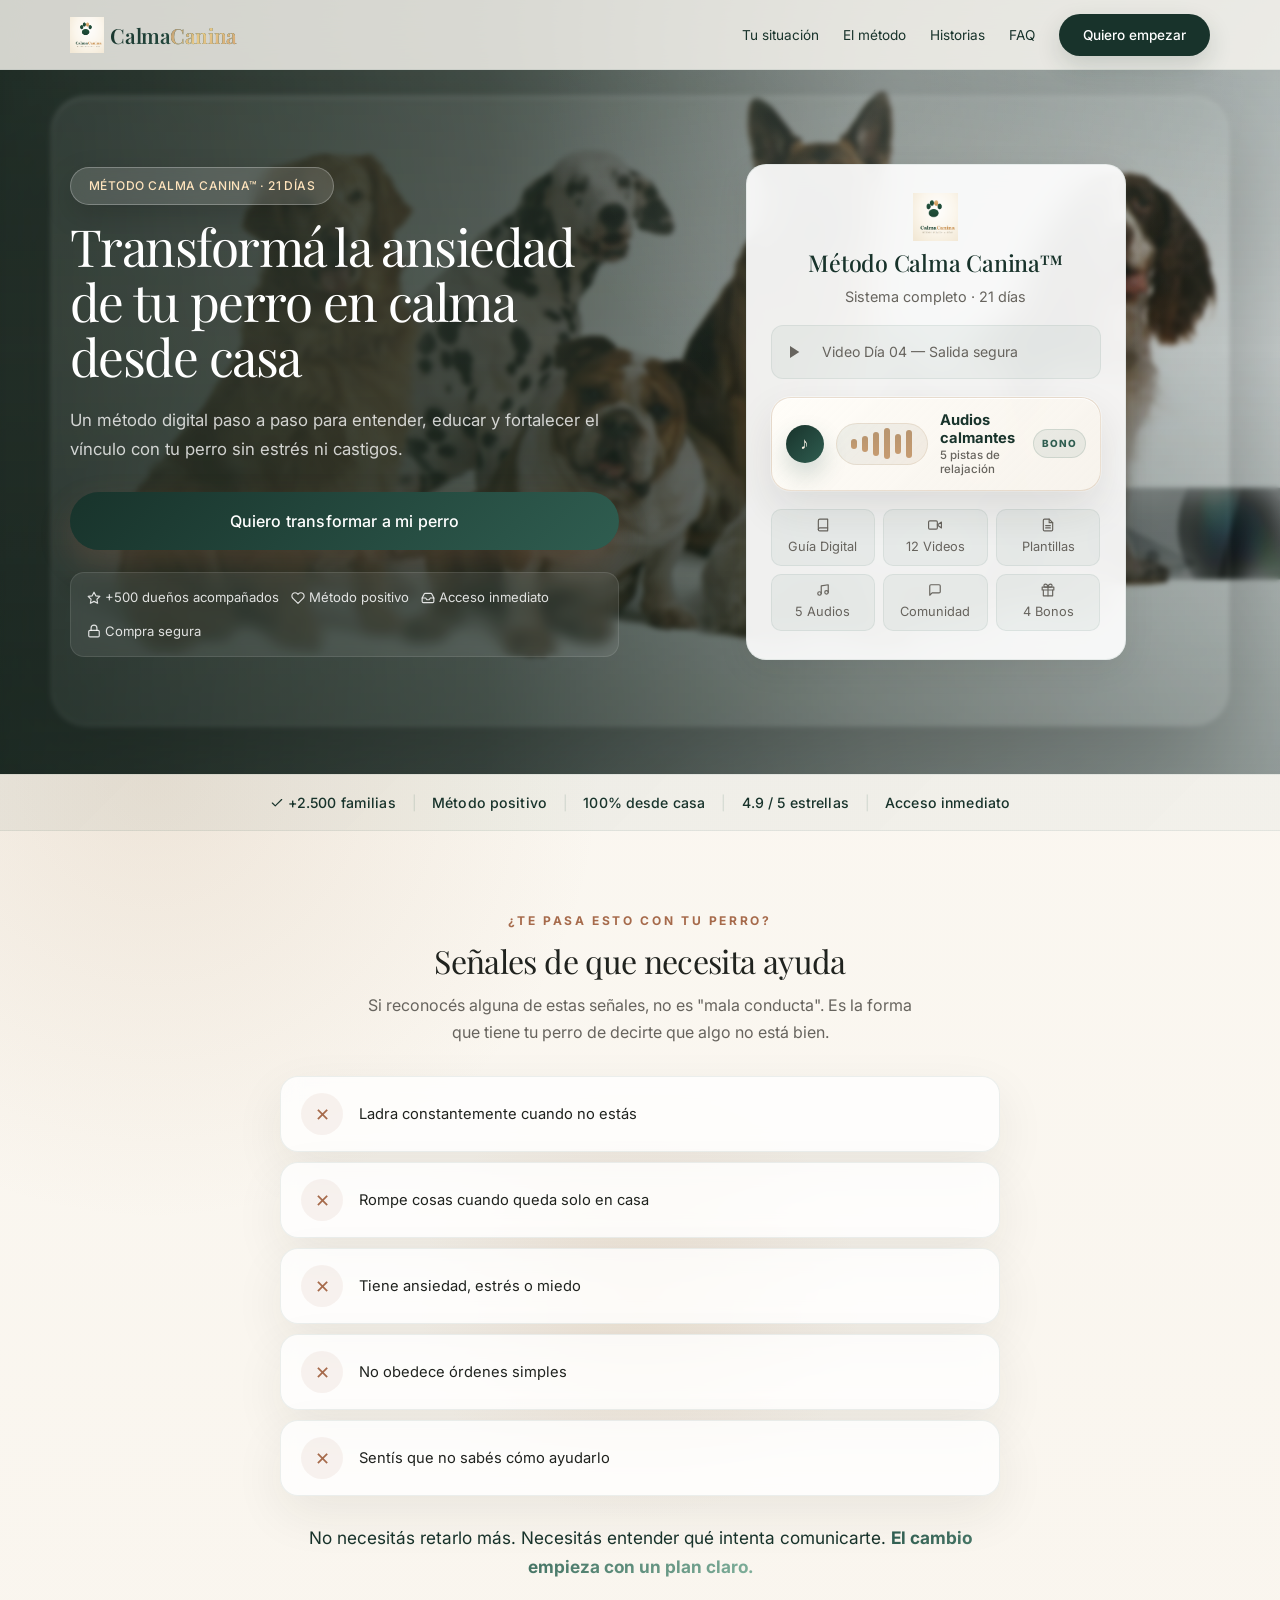
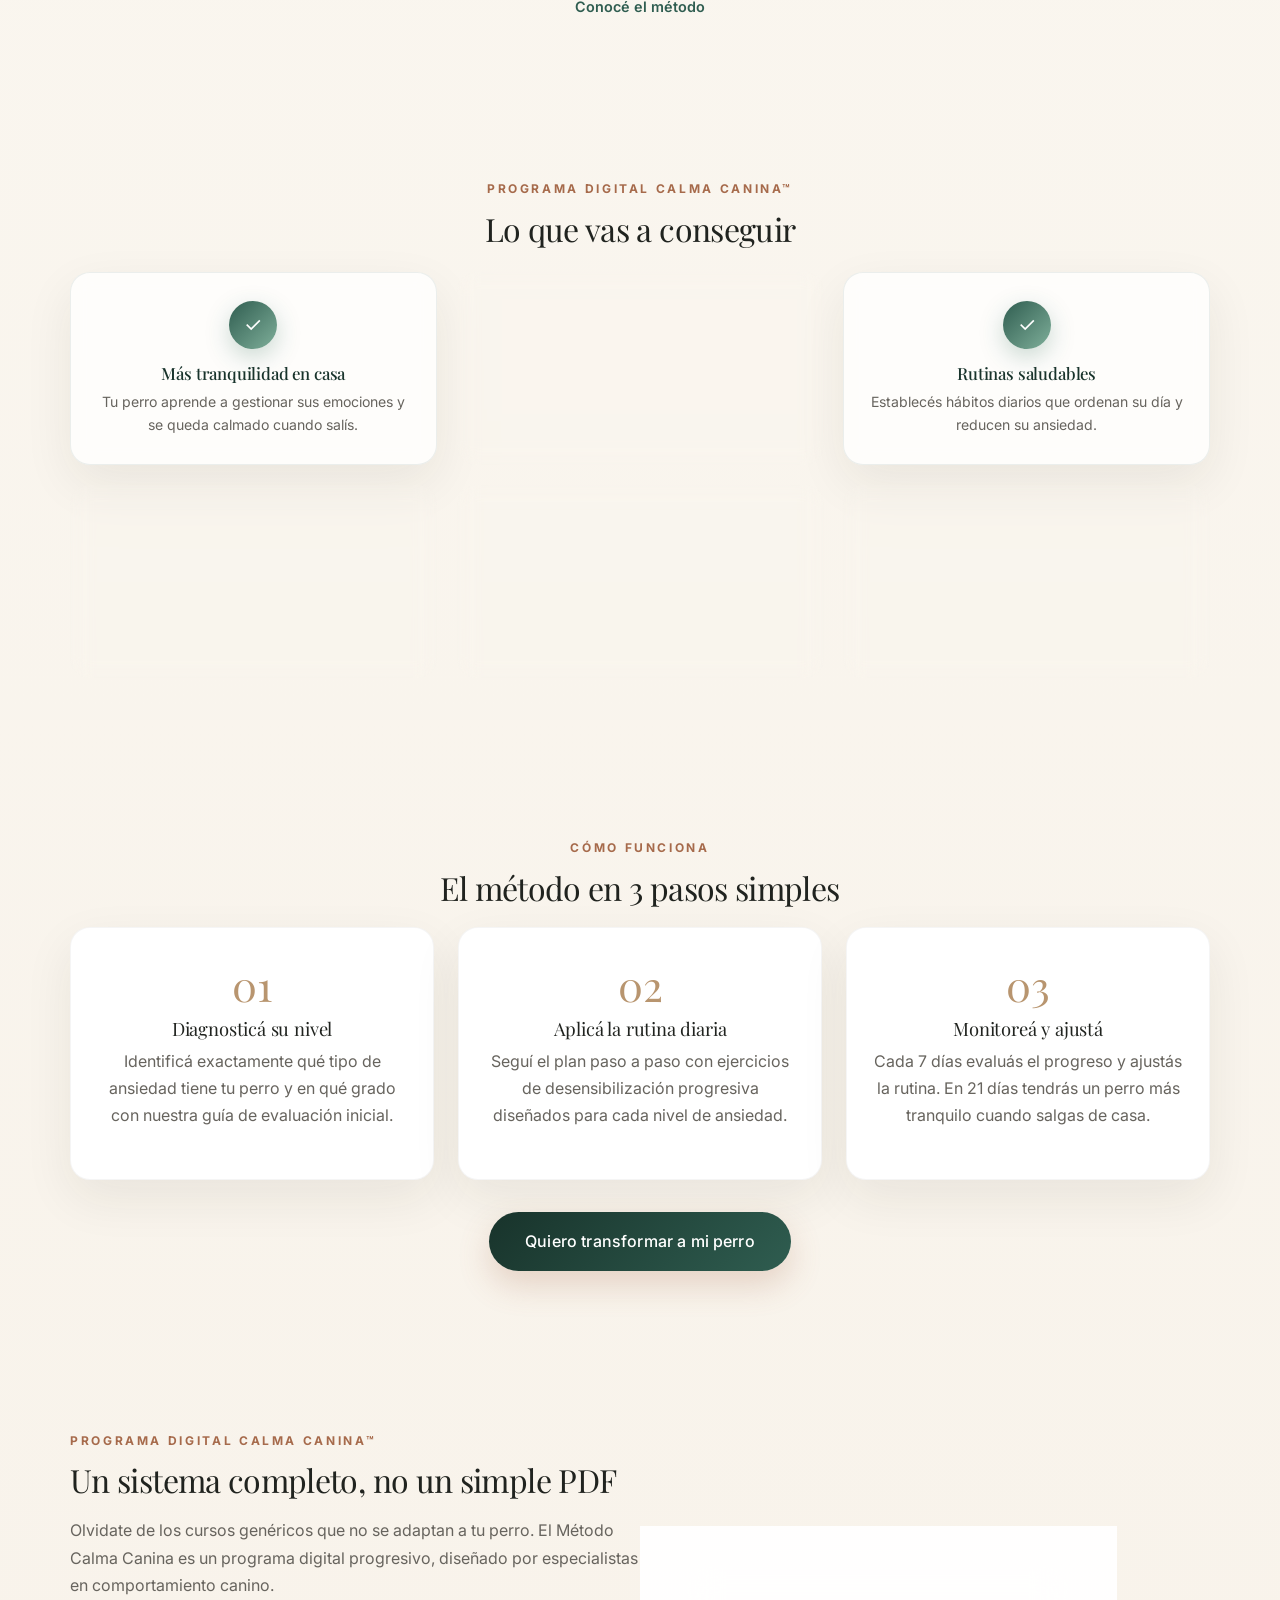
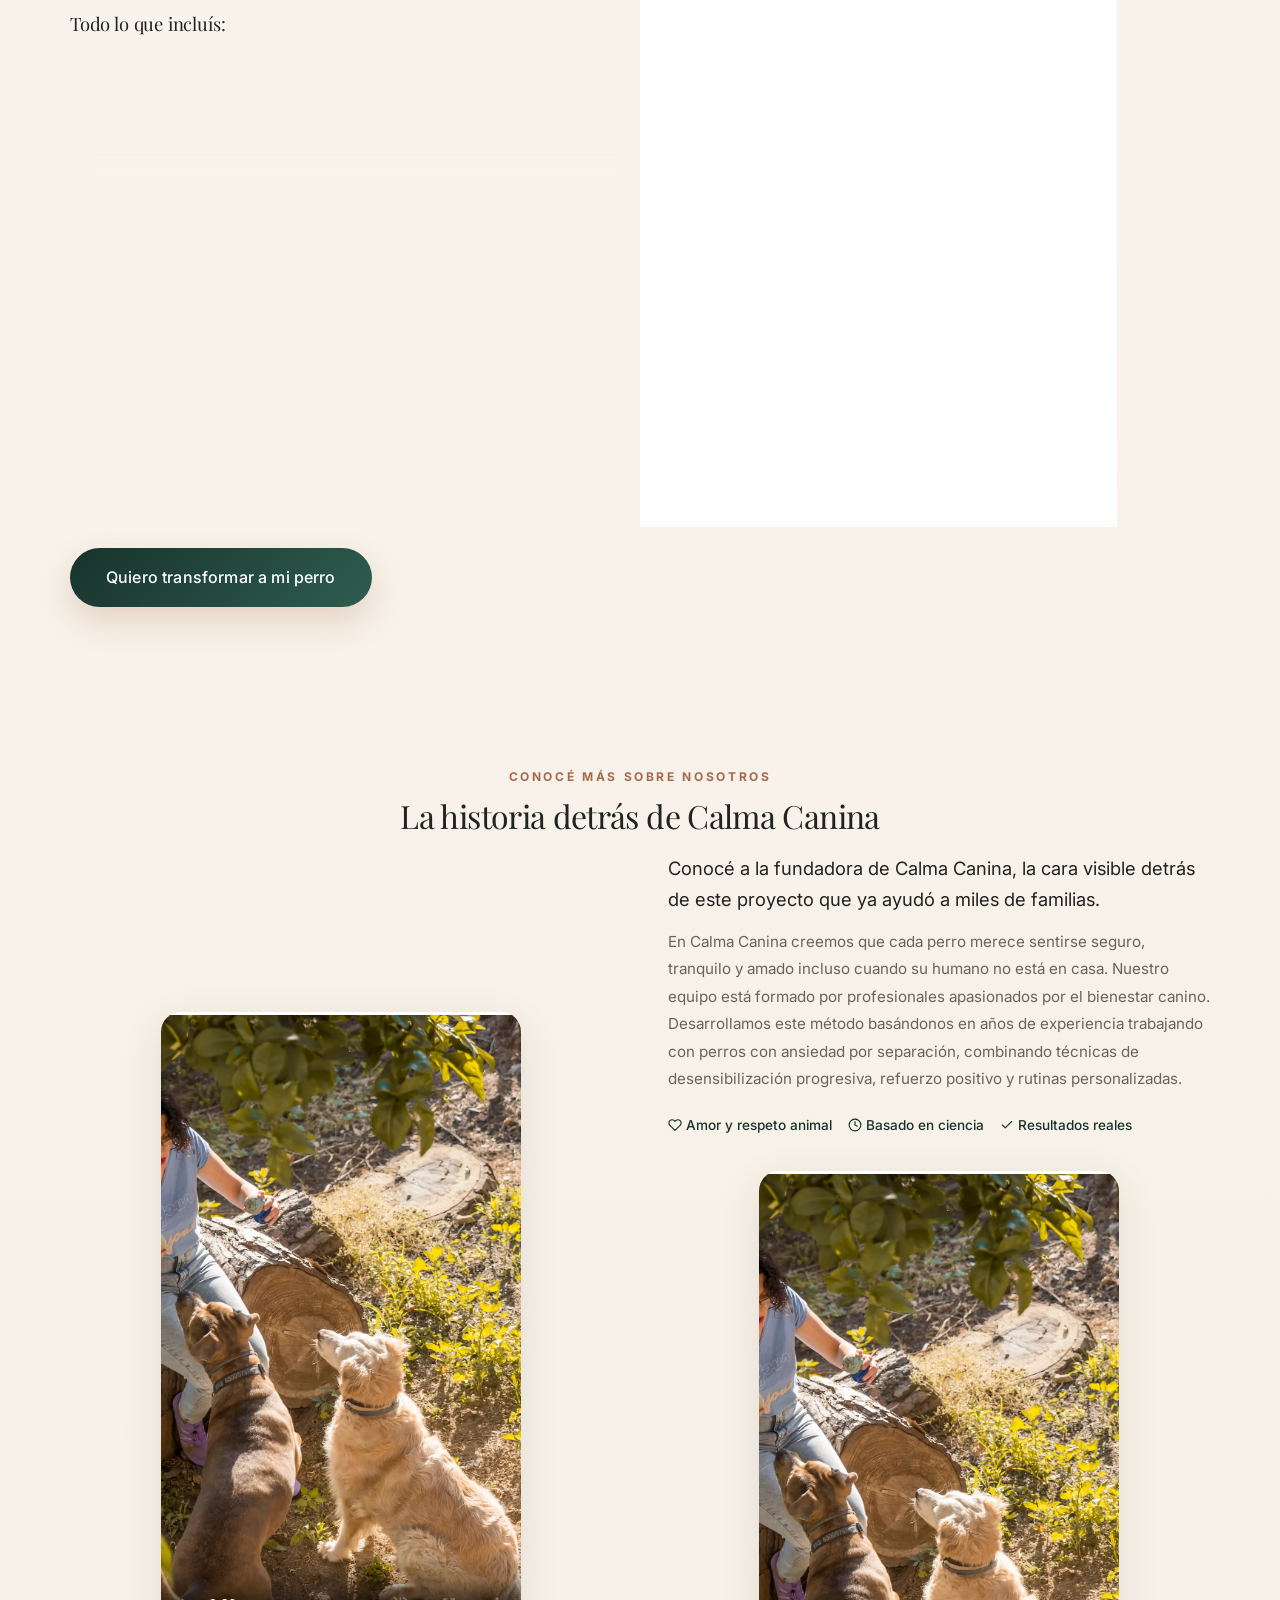
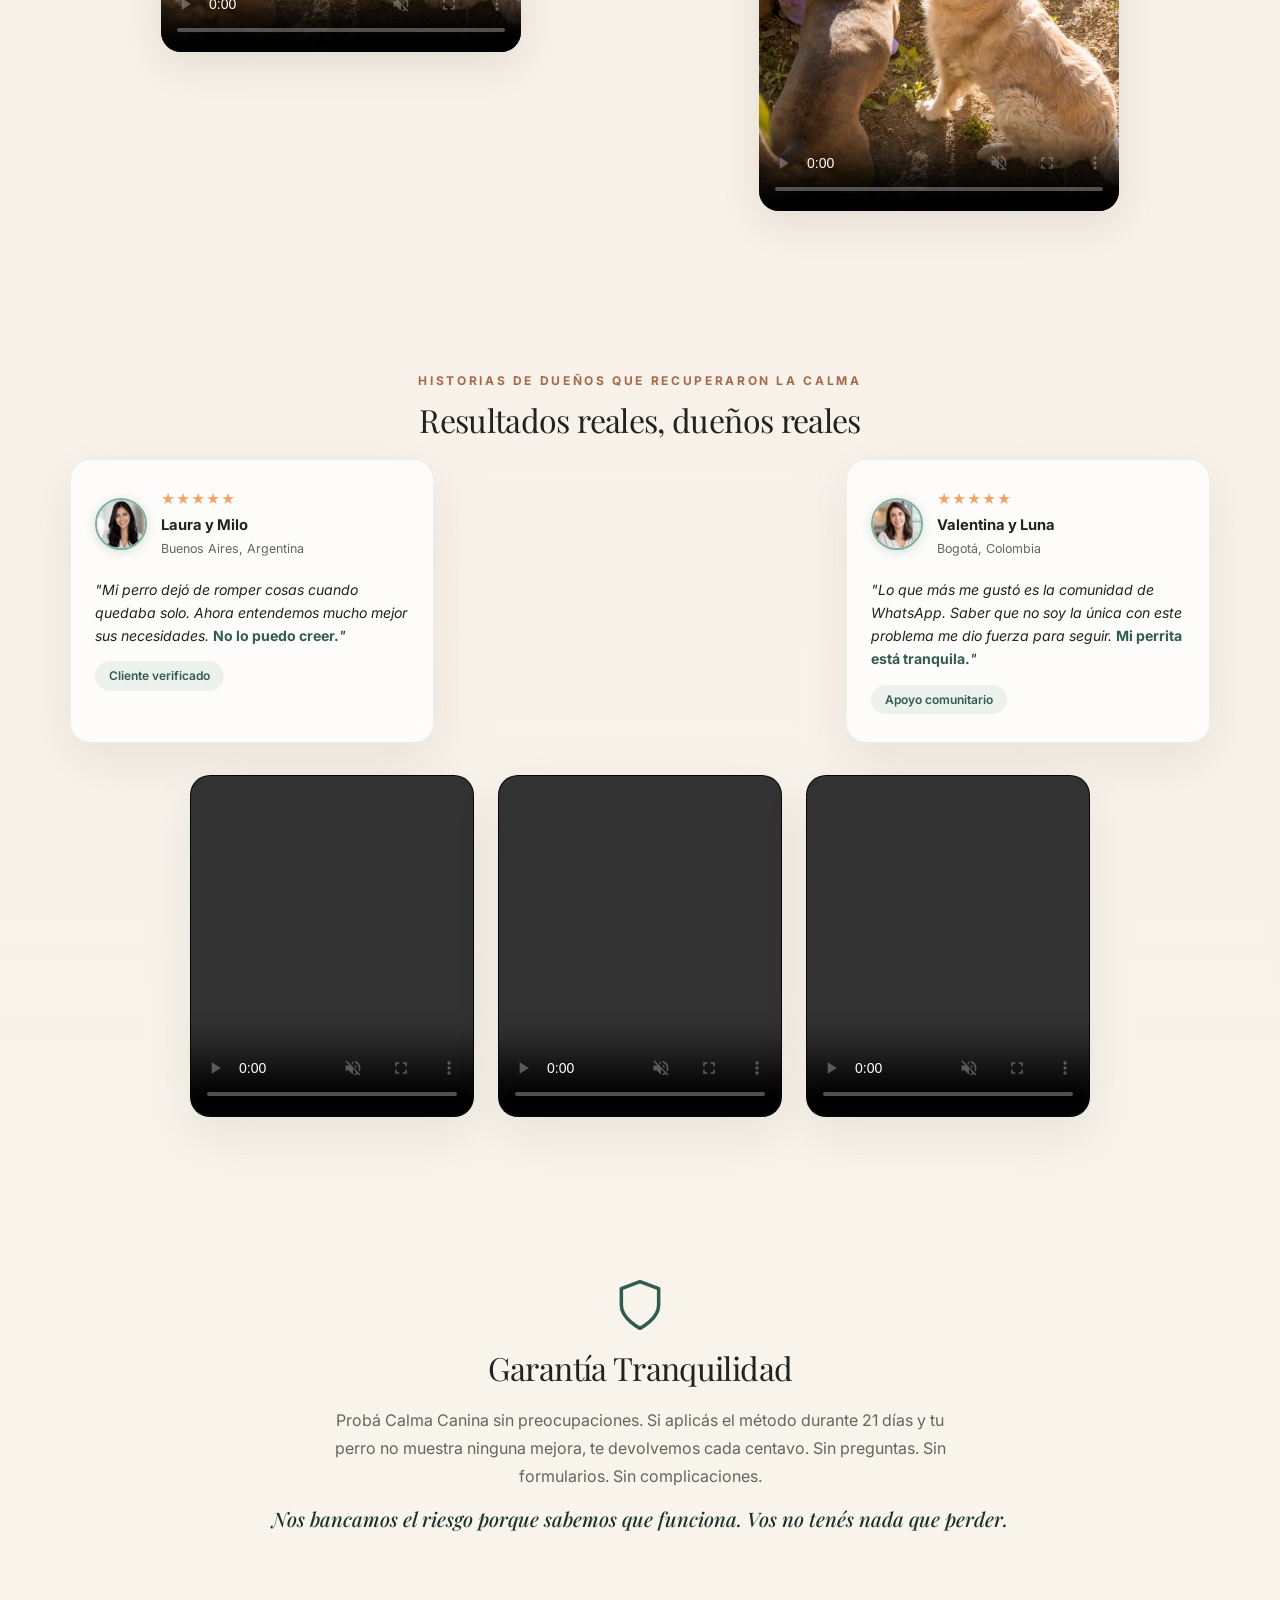
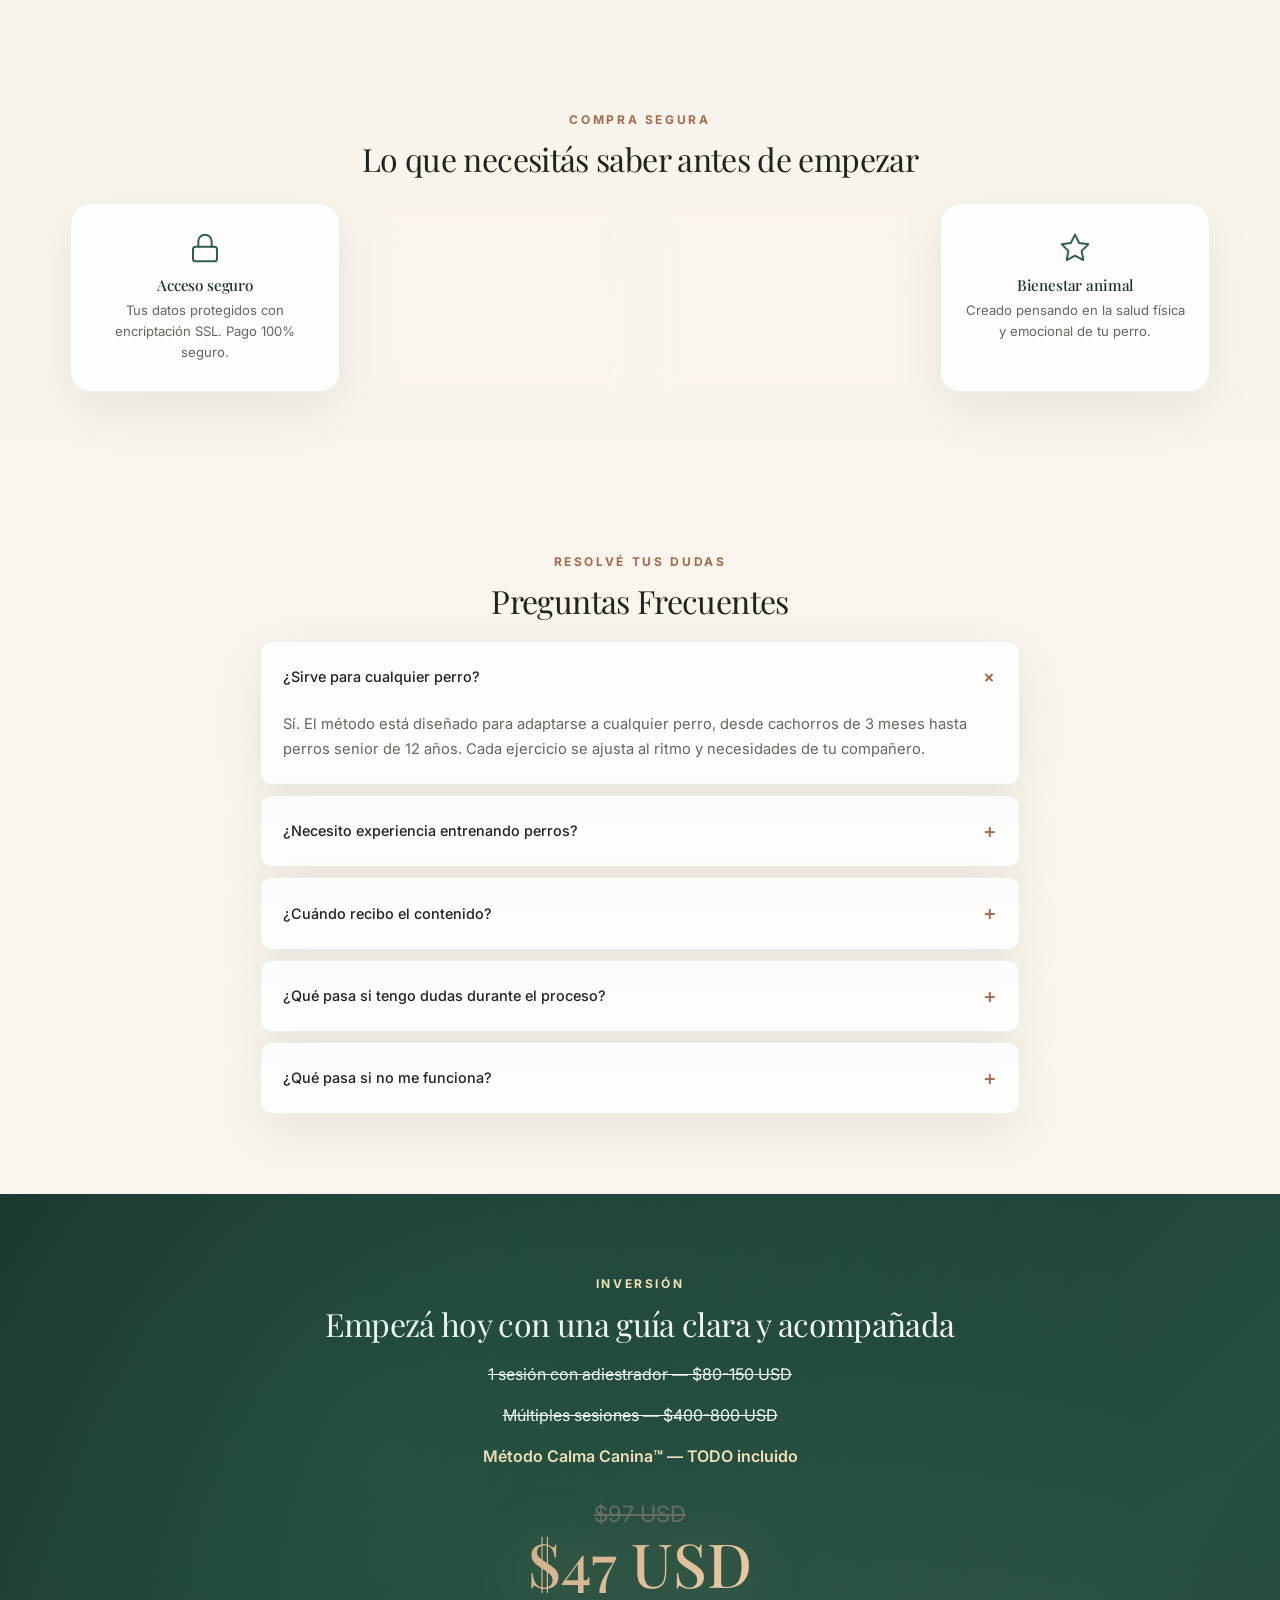
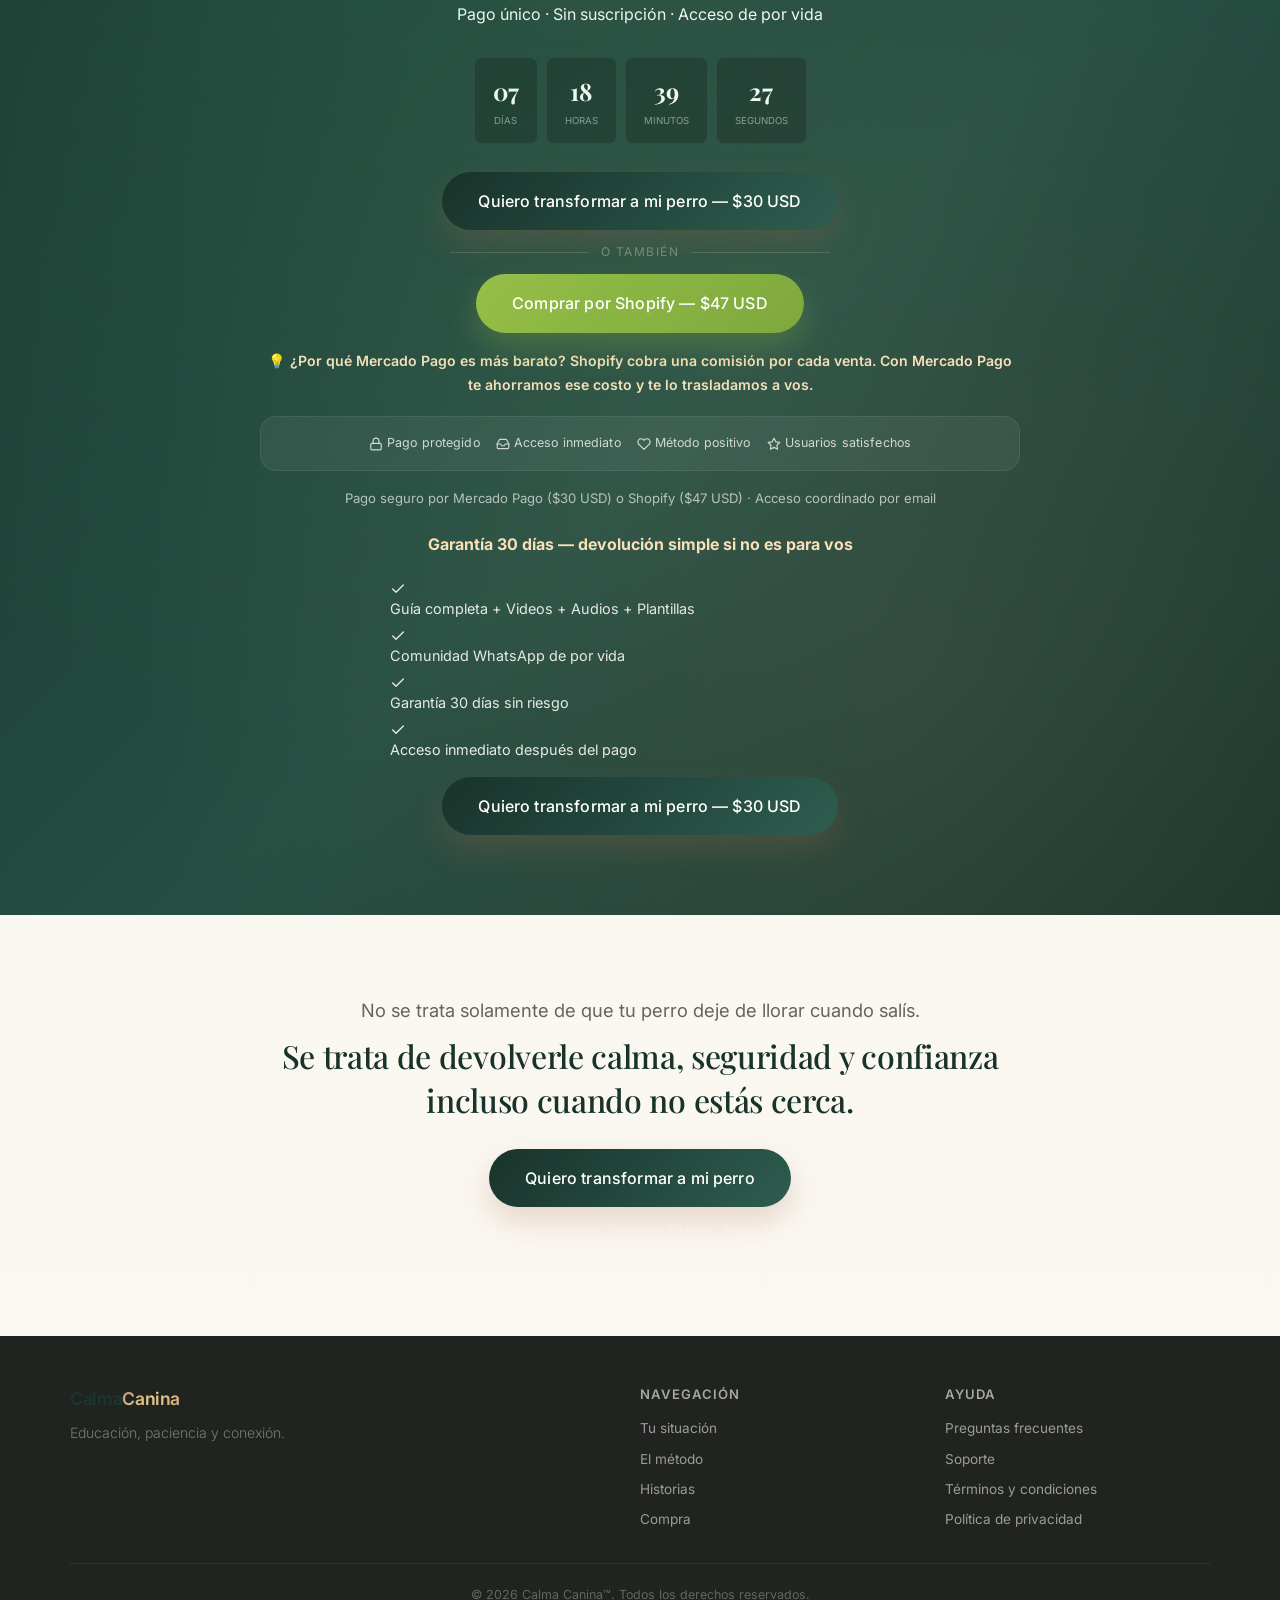
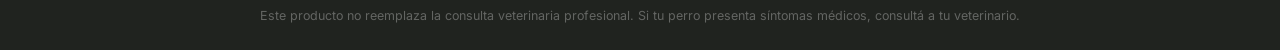
==== commit a1d057a9: "Oferta irresistible:  USD por Mercado Pago con explicacion de comision Shopify" ====
--- a/index.html
+++ b/index.html
@@ -480,17 +480,18 @@
           <div class="countdown-item"><span class="countdown-num" id="cd-seconds">00</span><span class="countdown-label">Segundos</span></div>
         </div>
         <div class="payment-options">
-          <a class="btn btn-accent checkout-link" href="https://mpago.li/13CBR7U" target="_blank" rel="noopener" data-checkout-link>Quiero transformar a mi perro — $40 USD</a>
+          <a class="btn btn-accent checkout-link pulse-cta" href="https://mpago.li/13CBR7U" target="_blank" rel="noopener" data-checkout-link>Quiero transformar a mi perro — $30 USD</a>
           <div class="payment-divider">o también</div>
           <a class="btn btn-shopify" href="https://ebooksaudiolibros.myshopify.com/" target="_blank" rel="noopener" data-shopify-link>Comprar por Shopify — $47 USD</a>
         </div>
+        <p class="payment-note" style="color:#FFE4BD;font-weight:600;font-size:.88rem;margin-top:16px;">💡 ¿Por qué Mercado Pago es más barato? Shopify cobra una comisión por cada venta. Con Mercado Pago te ahorramos ese costo y te lo trasladamos a vos.</p>
         <div class="trust-bar">
           <span><svg width="14" height="14" viewBox="0 0 24 24" fill="none" stroke="currentColor" stroke-width="2" stroke-linecap="round" stroke-linejoin="round" aria-hidden="true" style="vertical-align:-2px;margin-right:4px;"><rect x="3" y="11" width="18" height="11" rx="2" ry="2"/><path d="M7 11V7a5 5 0 0 1 10 0v4"/></svg>Pago protegido</span>
           <span><svg width="14" height="14" viewBox="0 0 24 24" fill="none" stroke="currentColor" stroke-width="2" stroke-linecap="round" stroke-linejoin="round" aria-hidden="true" style="vertical-align:-2px;margin-right:4px;"><polyline points="22 12 16 12 14 15 10 15 8 12 2 12"/><path d="M5.45 5.11L2 12v6a2 2 0 0 0 2 2h16a2 2 0 0 0 2-2v-6l-3.45-6.89A2 2 0 0 0 16.76 4H7.24a2 2 0 0 0-1.79 1.11z"/></svg>Acceso inmediato</span>
           <span><svg width="14" height="14" viewBox="0 0 24 24" fill="none" stroke="currentColor" stroke-width="2" stroke-linecap="round" stroke-linejoin="round" aria-hidden="true" style="vertical-align:-2px;margin-right:4px;"><path d="M20.84 4.61a5.5 5.5 0 0 0-7.78 0L12 5.67l-1.06-1.06a5.5 5.5 0 0 0-7.78 7.78l1.06 1.06L12 21.23l7.78-7.78 1.06-1.06a5.5 5.5 0 0 0 0-7.78z"/></svg>Método positivo</span>
           <span><svg width="14" height="14" viewBox="0 0 24 24" fill="none" stroke="currentColor" stroke-width="2" stroke-linecap="round" stroke-linejoin="round" aria-hidden="true" style="vertical-align:-2px;margin-right:4px;"><polygon points="12 2 15.09 8.26 22 9.27 17 14.14 18.18 21.02 12 17.77 5.82 21.02 7 14.14 2 9.27 8.91 8.26 12 2"/></svg>Usuarios satisfechos</span>
         </div>
-        <p class="payment-note">Pago seguro por Mercado Pago ($40 USD) o Shopify ($47 USD) · Acceso coordinado por email</p>
+        <p class="payment-note">Pago seguro por Mercado Pago ($30 USD) o Shopify ($47 USD) · Acceso coordinado por email</p>
         <p class="guarantee-line">Garantía 30 días — devolución simple si no es para vos</p>
         <ul class="offer-checklist">
           <li><svg width="16" height="16" viewBox="0 0 24 24" fill="none" stroke="currentColor" stroke-width="2" stroke-linecap="round" stroke-linejoin="round" aria-hidden="true" style="vertical-align:-3px;margin-right:6px;"><polyline points="20 6 9 17 4 12"/></svg>Guía completa + Videos + Audios + Plantillas</li>
@@ -498,7 +499,7 @@
           <li><svg width="16" height="16" viewBox="0 0 24 24" fill="none" stroke="currentColor" stroke-width="2" stroke-linecap="round" stroke-linejoin="round" aria-hidden="true" style="vertical-align:-3px;margin-right:6px;"><polyline points="20 6 9 17 4 12"/></svg>Garantía 30 días sin riesgo</li>
           <li><svg width="16" height="16" viewBox="0 0 24 24" fill="none" stroke="currentColor" stroke-width="2" stroke-linecap="round" stroke-linejoin="round" aria-hidden="true" style="vertical-align:-3px;margin-right:6px;"><polyline points="20 6 9 17 4 12"/></svg>Acceso inmediato después del pago</li>
         </ul>
-        <a class="btn btn-accent cta-link pulse-cta" href="https://mpago.li/13CBR7U" target="_blank" rel="noopener" data-checkout-link style="margin-top:16px;">Quiero transformar a mi perro</a>
+        <a class="btn btn-accent cta-link pulse-cta" href="https://mpago.li/13CBR7U" target="_blank" rel="noopener" data-checkout-link style="margin-top:16px;">Quiero transformar a mi perro — $30 USD</a>
       </div>
     </section>
 
@@ -545,7 +546,7 @@
 
   <!-- ═══ STICKY MOBILE CTA ═══ -->
   <div class="sticky-cta-mobile" id="sticky-cta-mobile">
-    <a href="https://mpago.li/13CBR7U" class="btn btn-accent checkout-link" target="_blank" rel="noopener" data-checkout-link>Quiero transformar a mi perro — $40 USD</a>
+    <a href="https://mpago.li/13CBR7U" class="btn btn-accent checkout-link" target="_blank" rel="noopener" data-checkout-link>Quiero transformar a mi perro — $30 USD</a>
   </div>
 
   <!-- ═══ SCROLL TO TOP ═══ -->
@@ -613,11 +614,11 @@
         </p>
         <div style="background:#f3eee5;border-radius:12px;padding:16px;margin-bottom:20px;text-align:left;">
           <div style="display:flex;justify-content:space-between;font-size:.85rem;margin-bottom:8px;">
-            <span style="color:#20231F;">Método Calma Canina™</span>
-            <span style="color:#18332B;font-weight:600;">$40 USD</span>
+            <span style="color:#20231F;">Método Calma Canina™ (Mercado Pago)</span>
+            <span style="color:#18332B;font-weight:600;">$30 USD</span>
           </div>
           <div style="display:flex;justify-content:space-between;font-size:.85rem;margin-bottom:8px;">
-            <span style="color:#20231F;">Método Calma Canina™</span>
+            <span style="color:#20231F;">Método Calma Canina™ (Shopify)</span>
             <span style="color:#18332B;font-weight:600;">$47 USD</span>
           </div>
           <div style="border-top:1px solid rgba(0,0,0,.12);padding-top:8px;display:flex;justify-content:space-between;font-size:.9rem;">
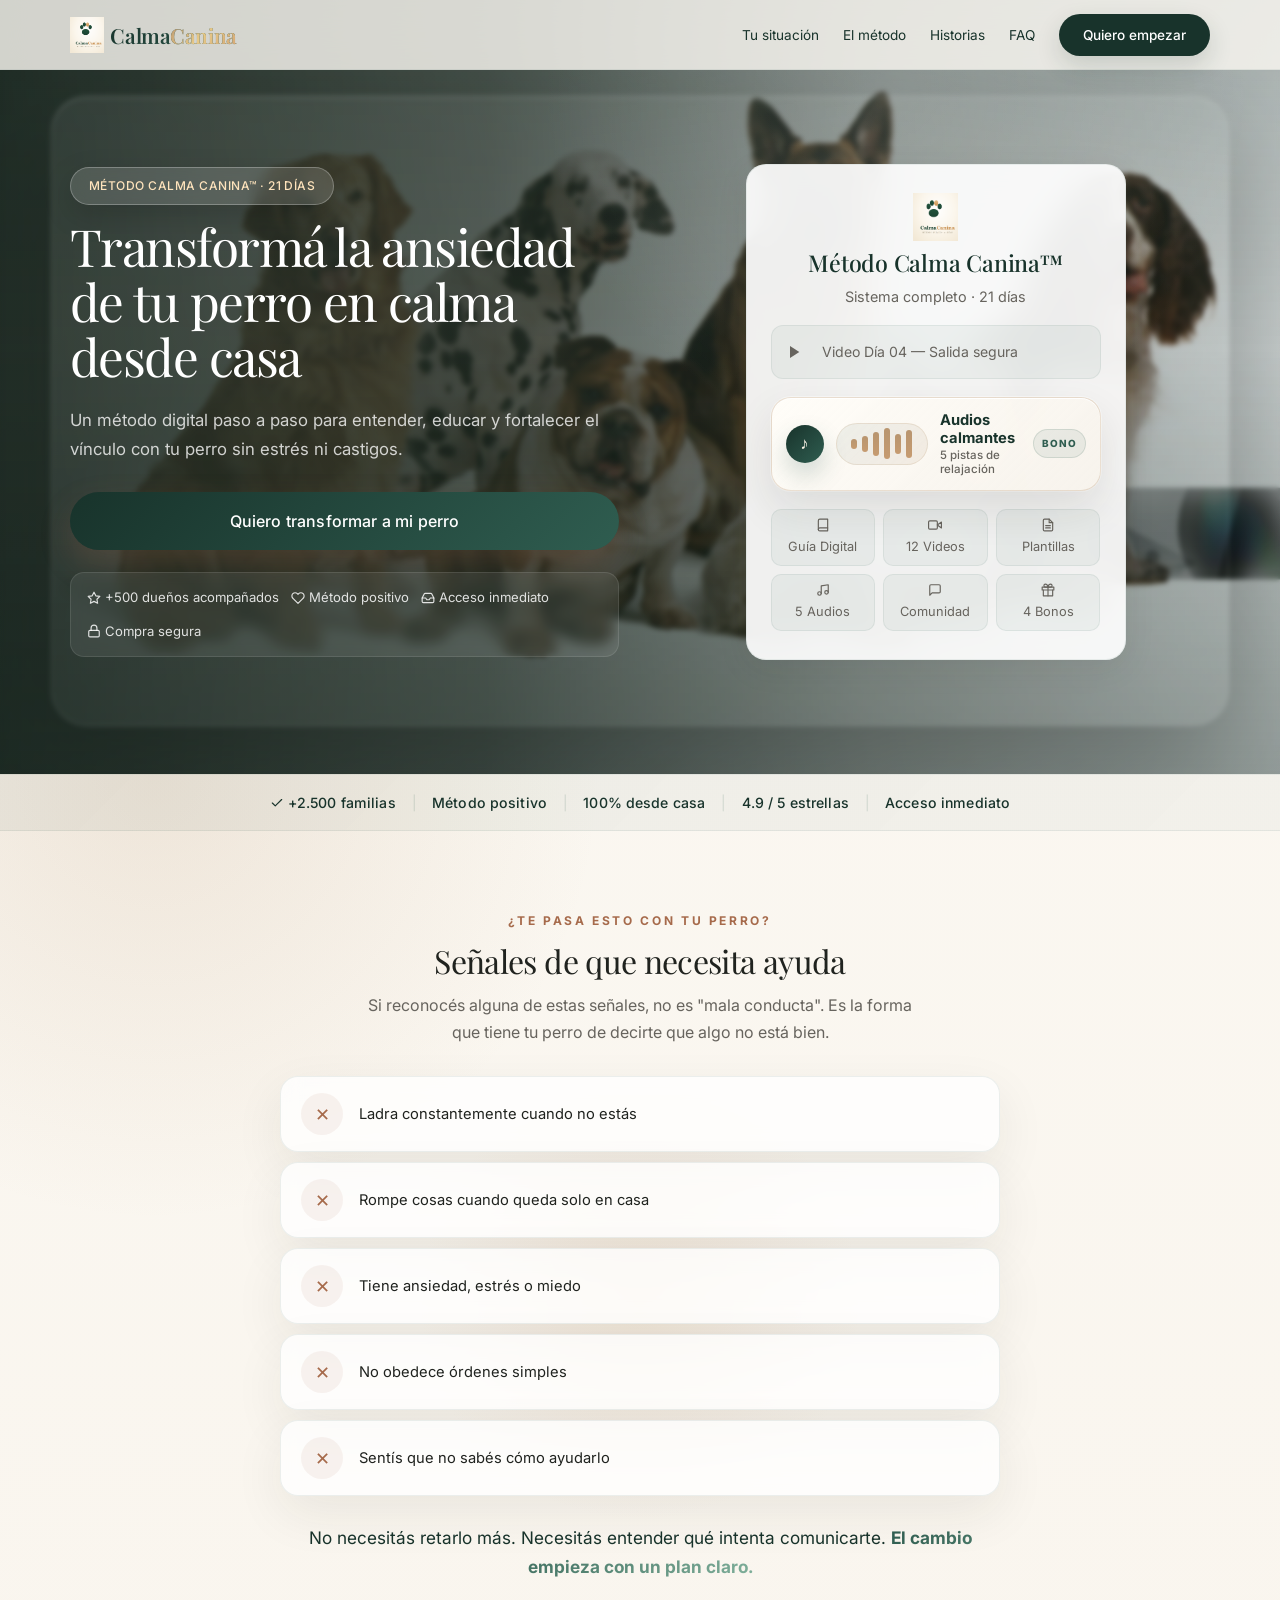
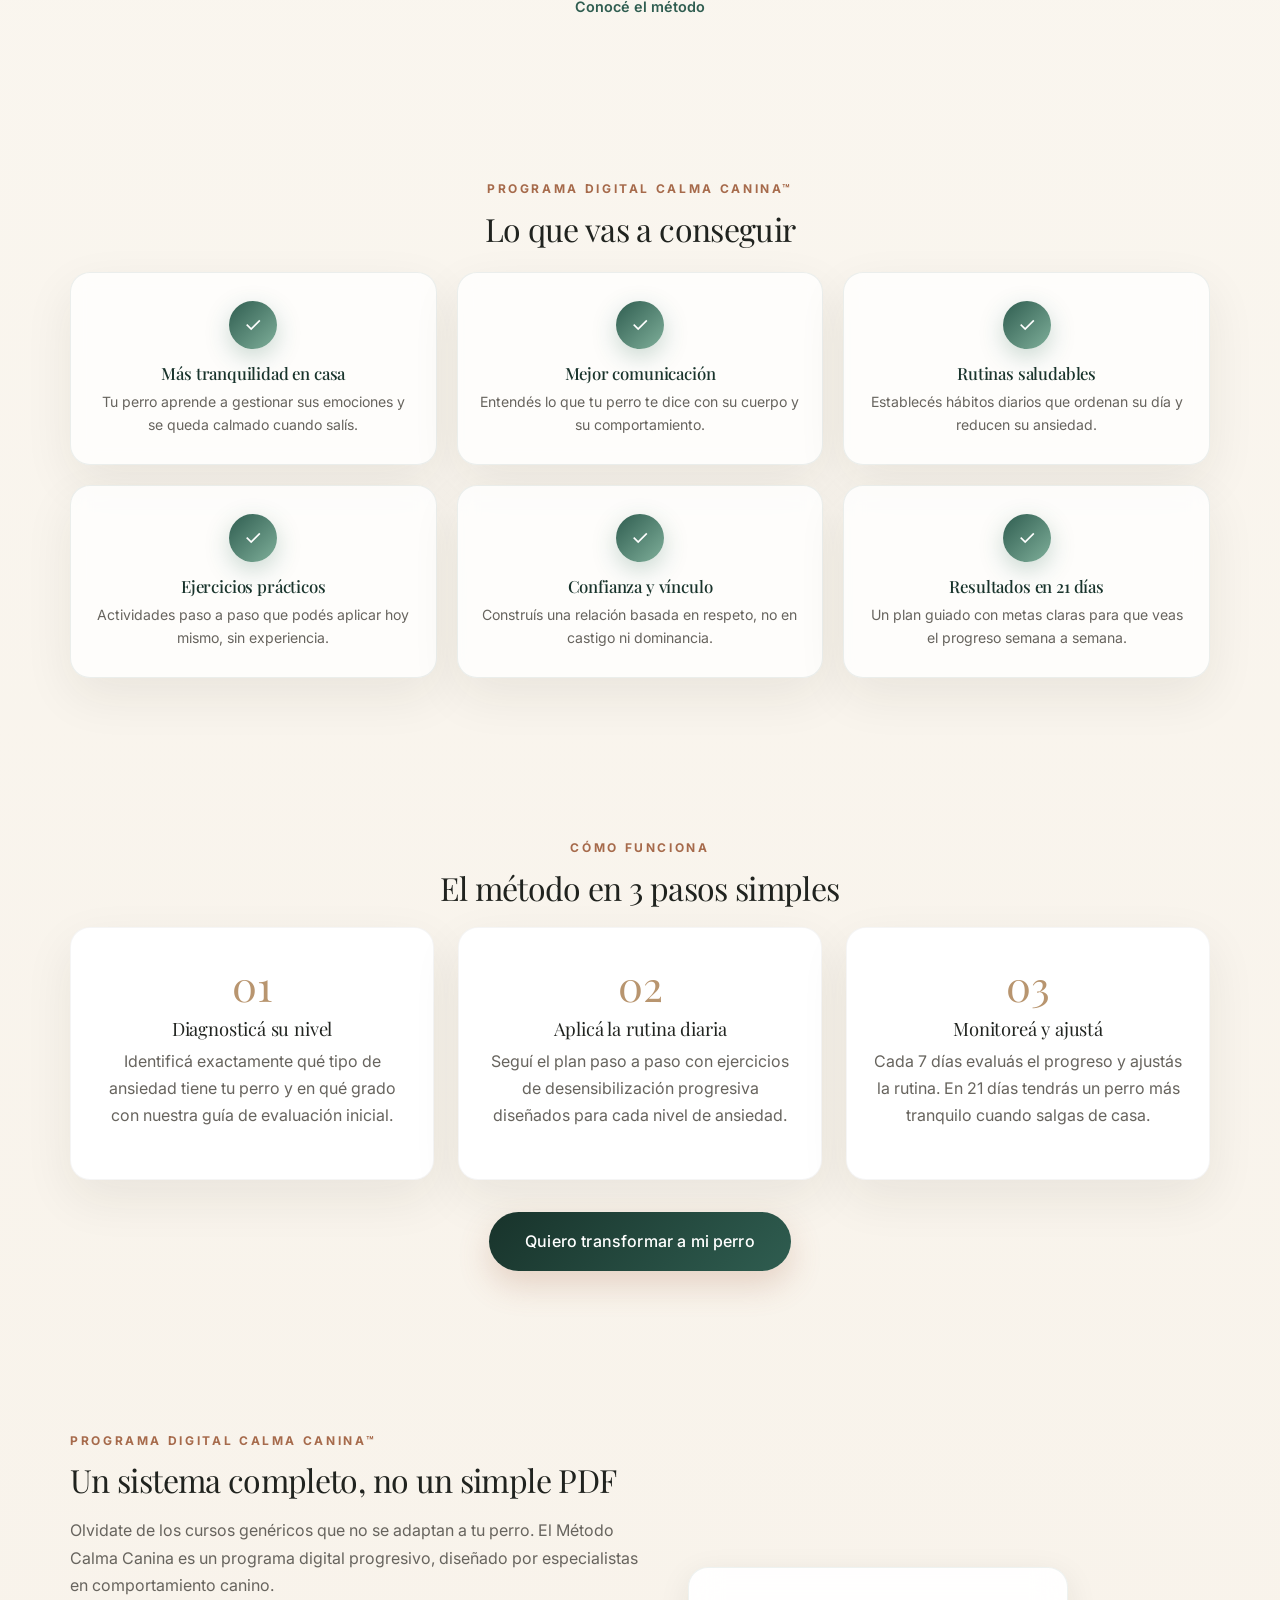
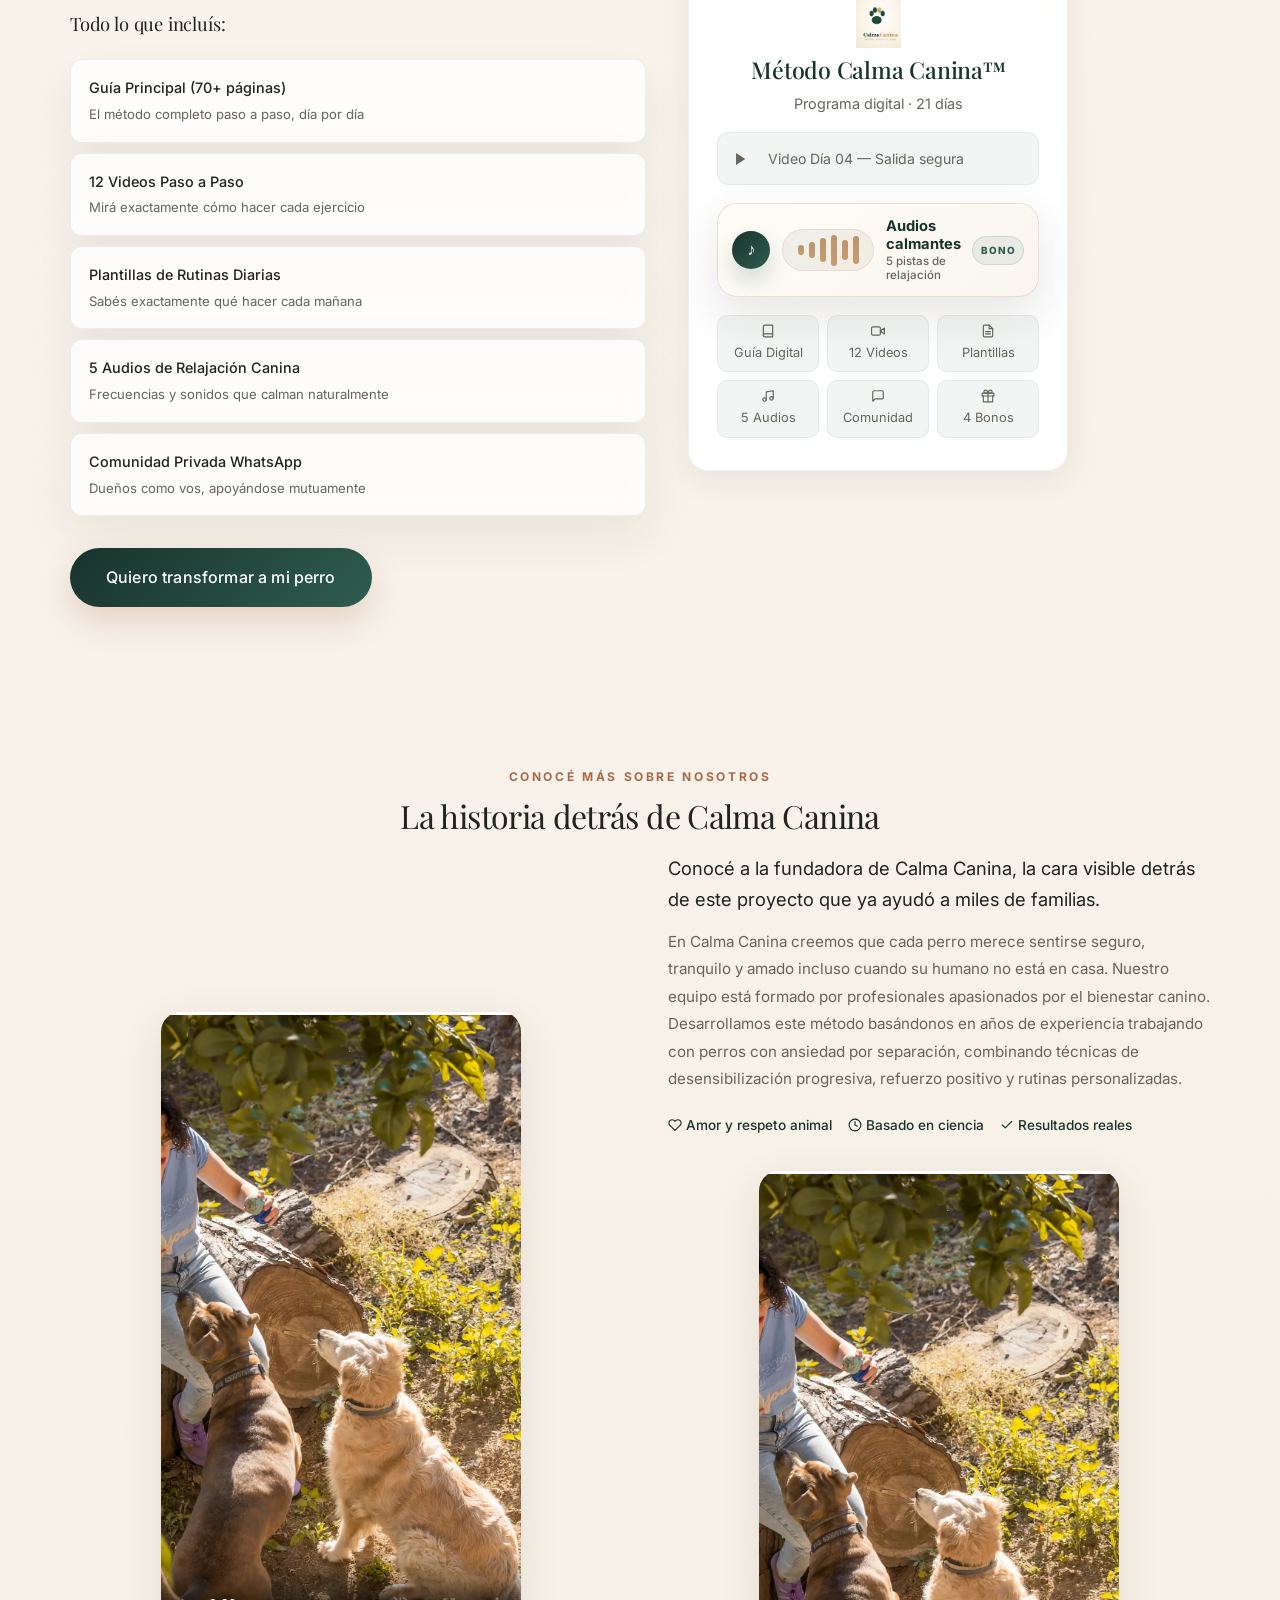
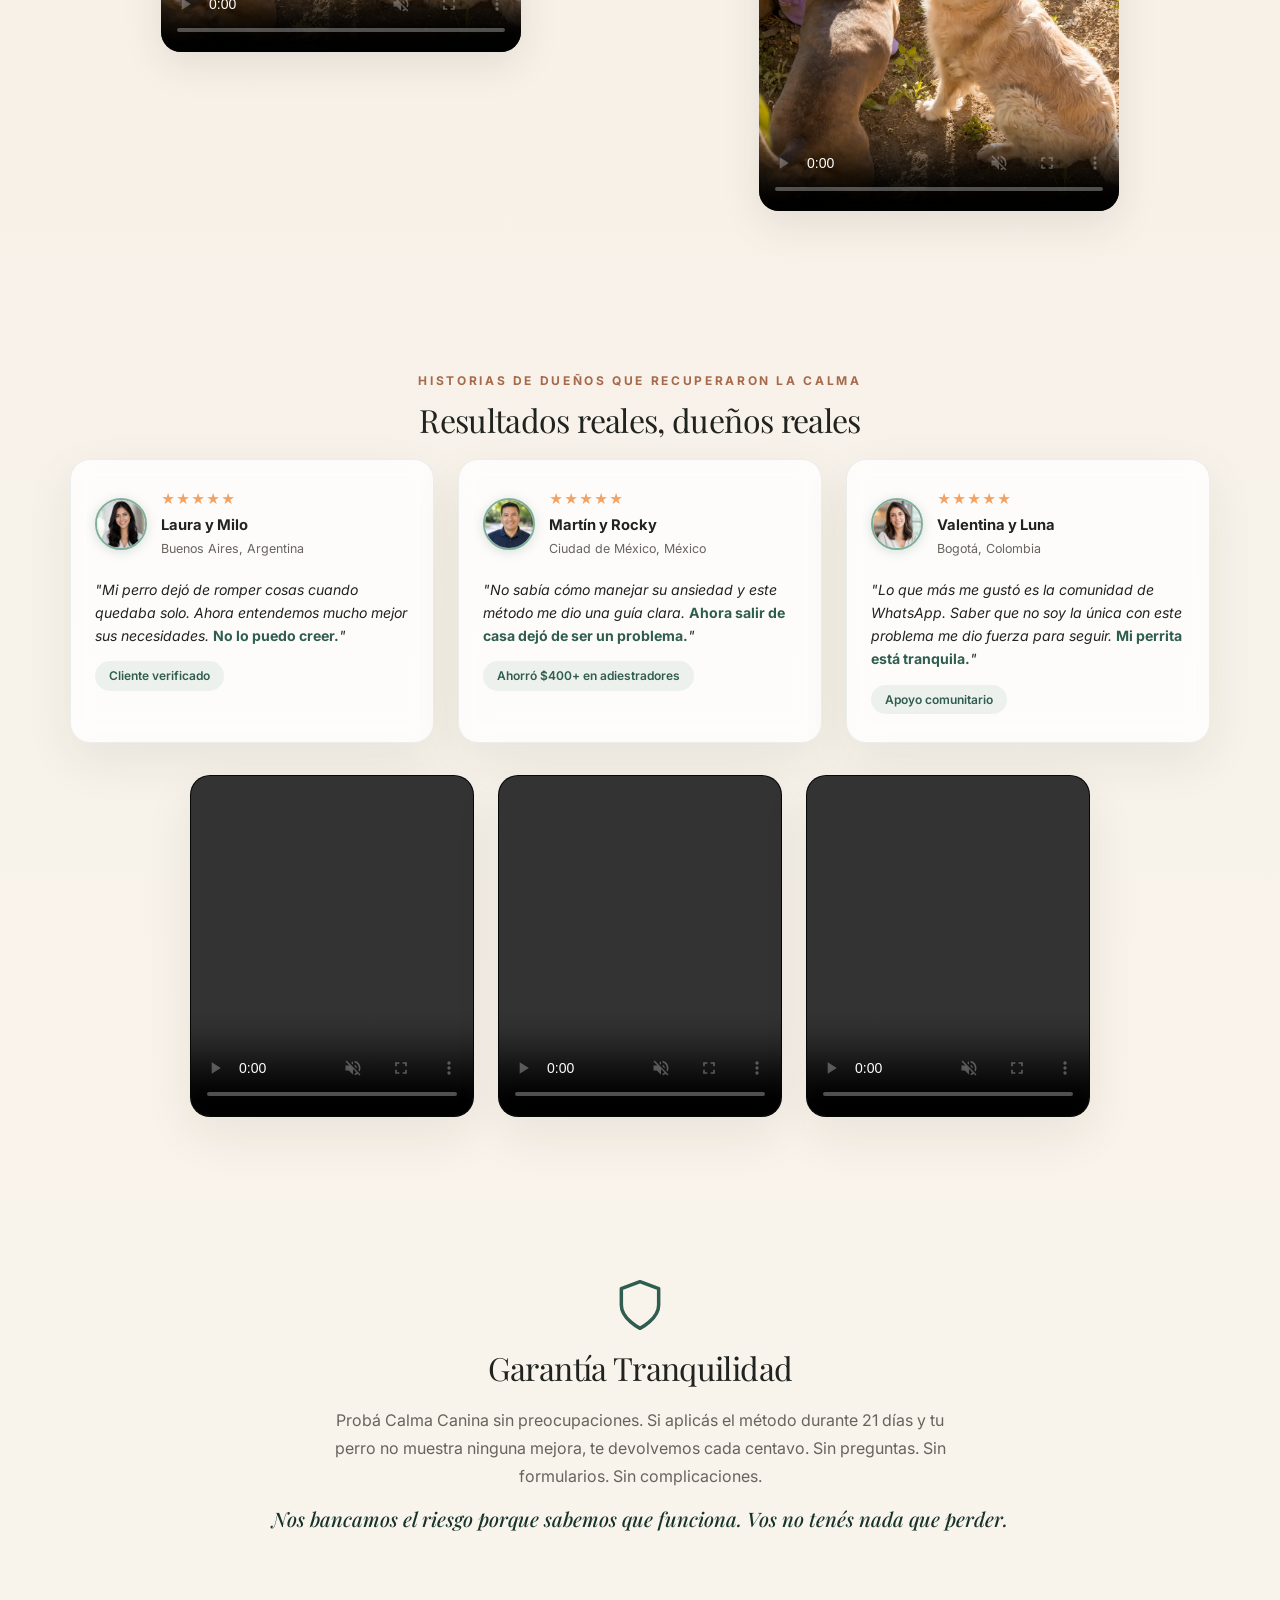
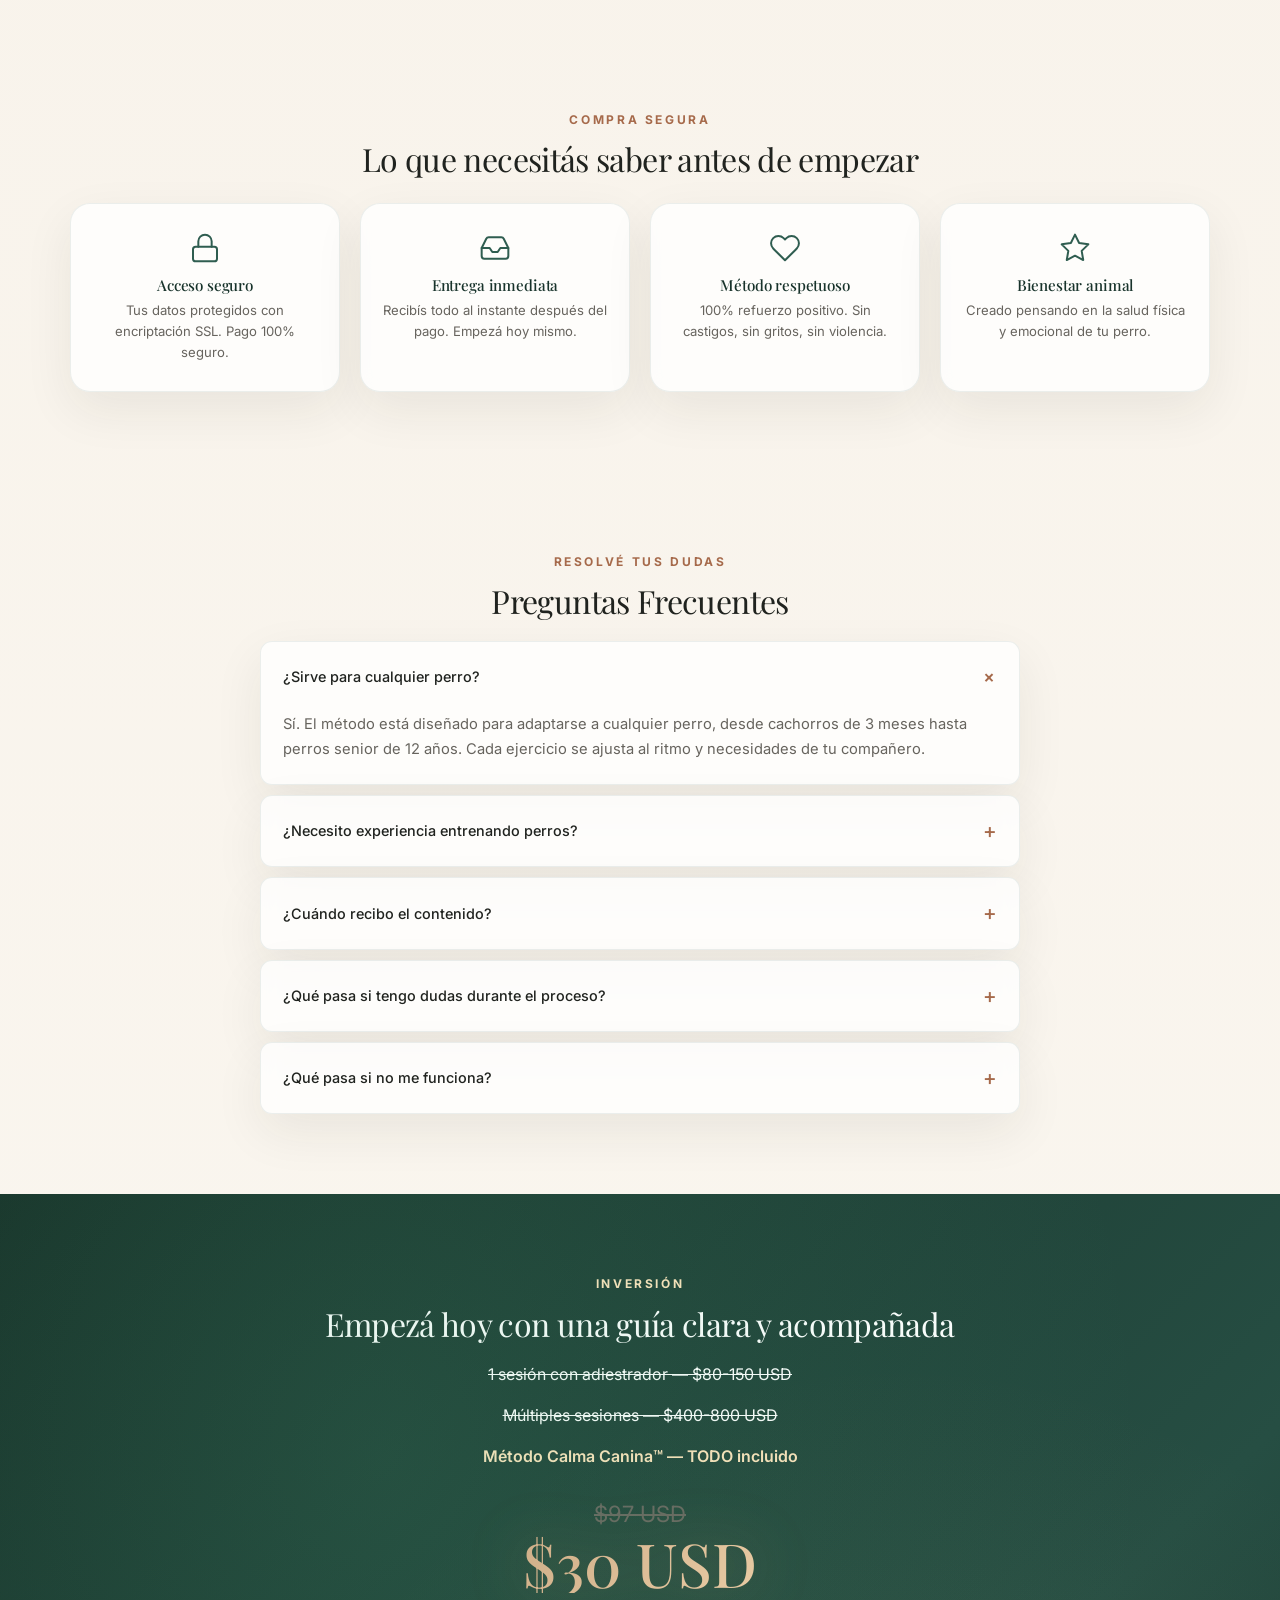
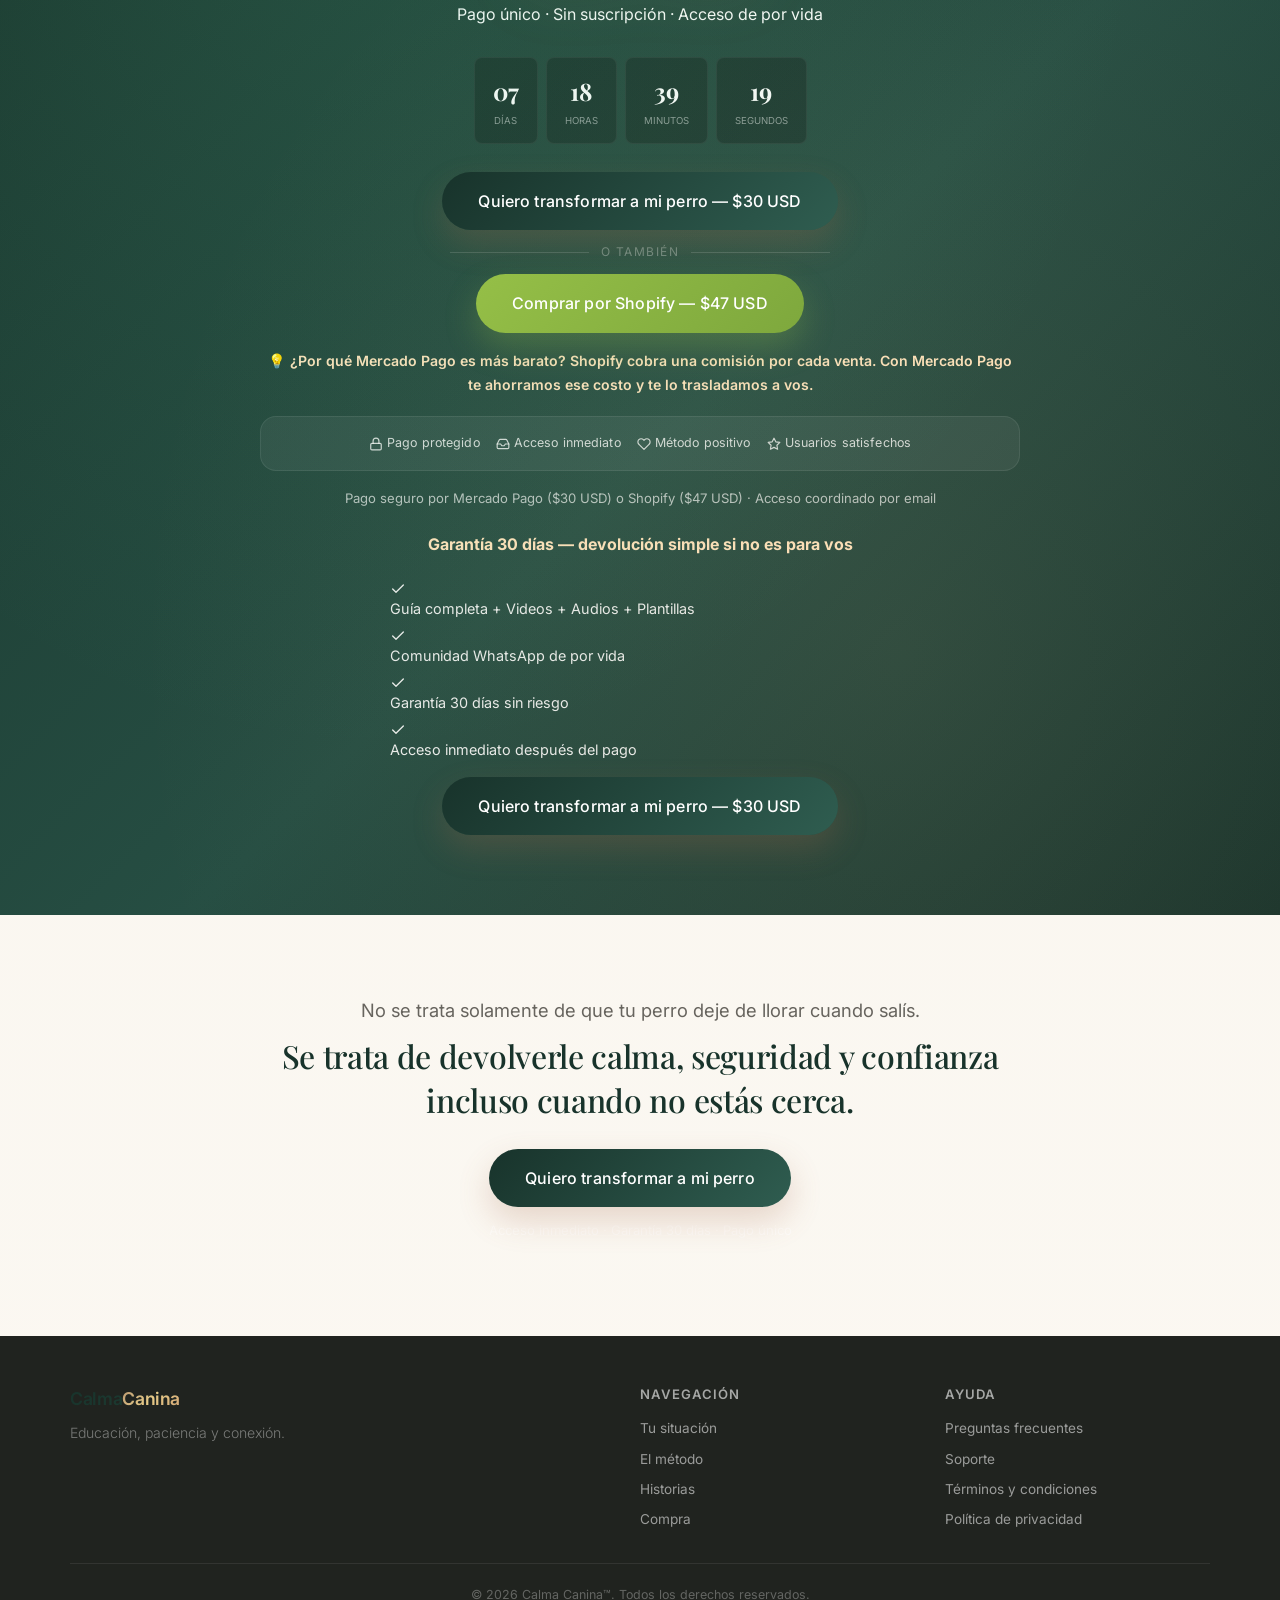
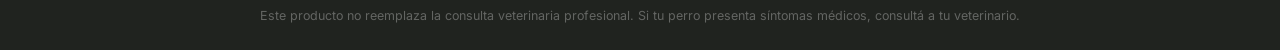
==== commit a24a2185: "Fix pricing inconsistency and audio player a11y bug, remove live-visitors CRM experiment Price block" ====
--- a/index.html
+++ b/index.html
@@ -30,7 +30,7 @@
       "brand": { "@type": "Brand", "name": "Calma Canina" },
       "offers": {
         "@type": "Offer",
-        "price": "47",
+        "price": "30",
         "priceCurrency": "USD",
         "availability": "https://schema.org/InStock",
         "priceValidUntil": "2027-12-31",
@@ -470,7 +470,7 @@
         </div>
         <div class="price-block">
           <p class="old-price"><del>$97 USD</del></p>
-          <p class="price">$47 USD</p>
+          <p class="price">$30 USD</p>
           <p class="text-white">Pago único · Sin suscripción · Acceso de por vida</p>
         </div>
         <div class="countdown" id="countdown">
--- a/styles.css
+++ b/styles.css
@@ -767,4 +767,4 @@
 
 @media (prefers-reduced-motion: reduce) {
     *, *::before, *::after { animation-duration: .01ms !important; animation-iteration-count: 1 !important; scroll-behavior: auto !important; transition-duration: .01ms !important; }
-}+}
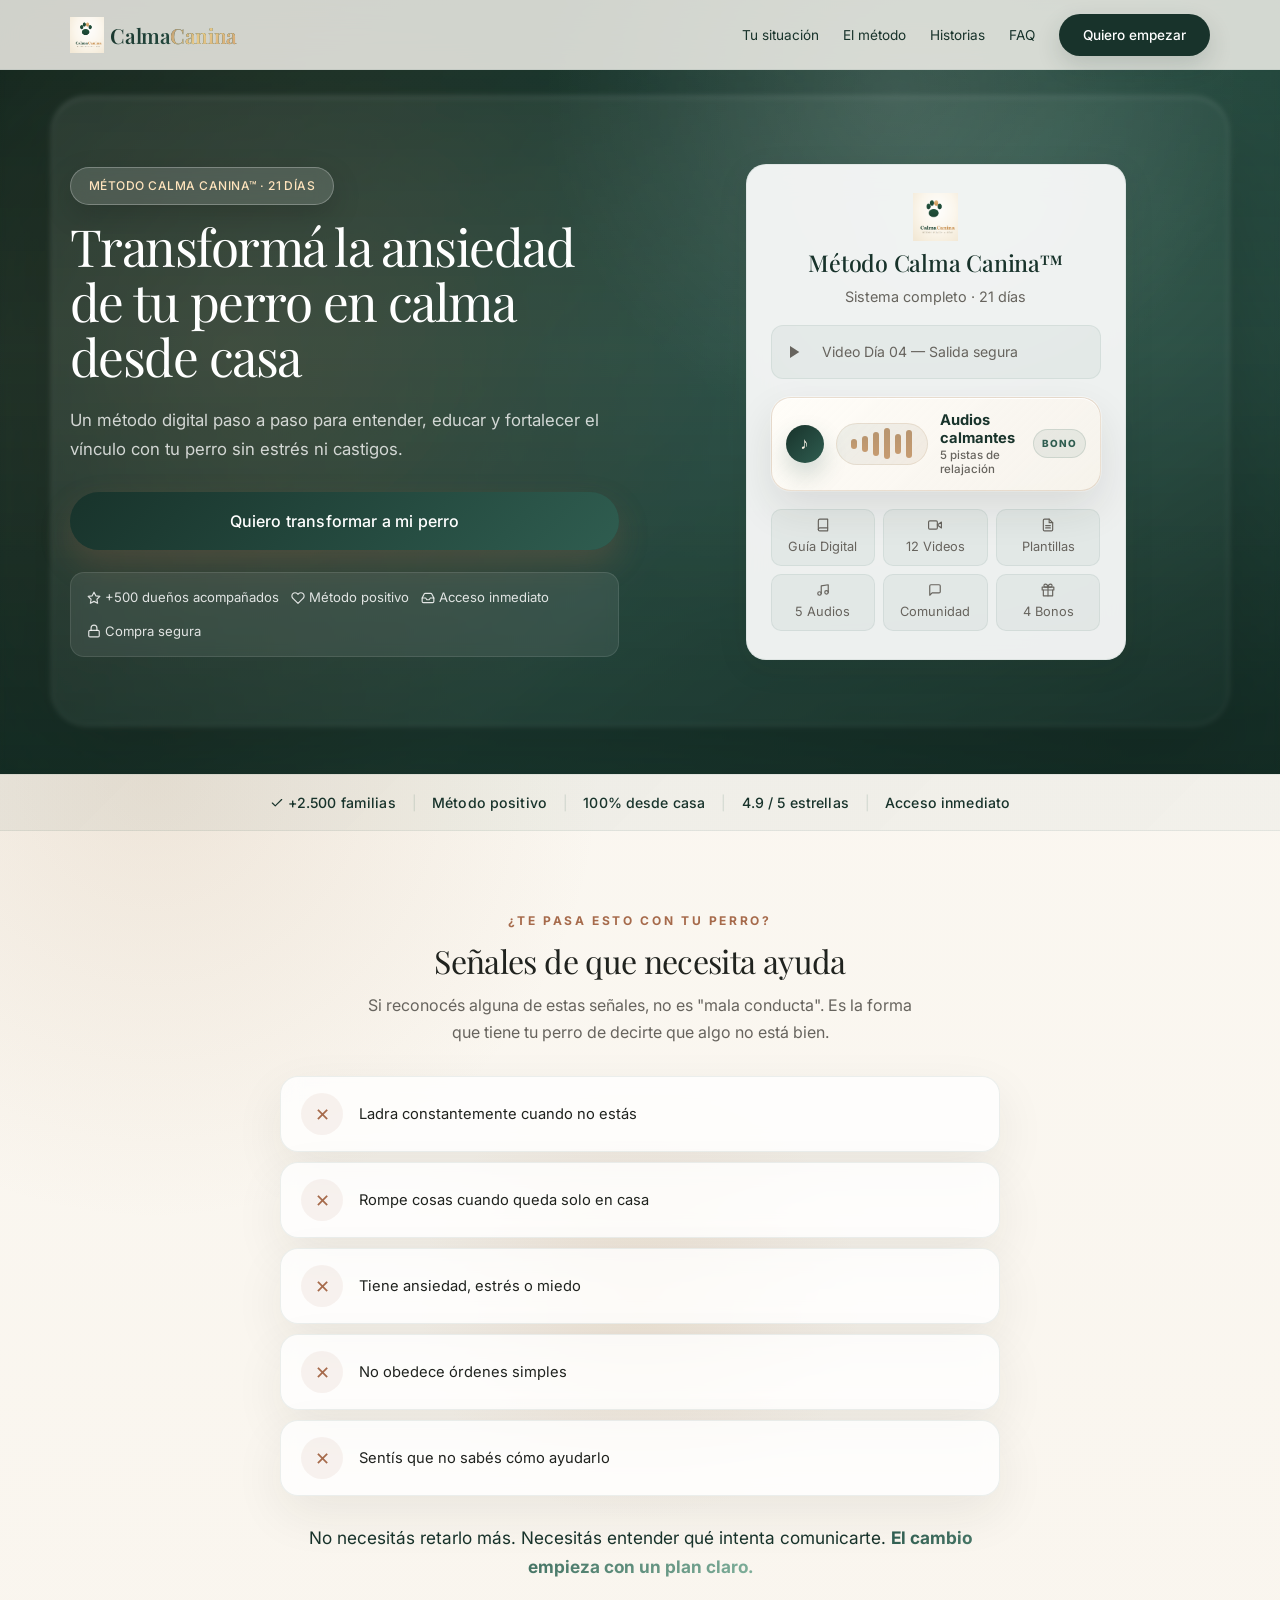
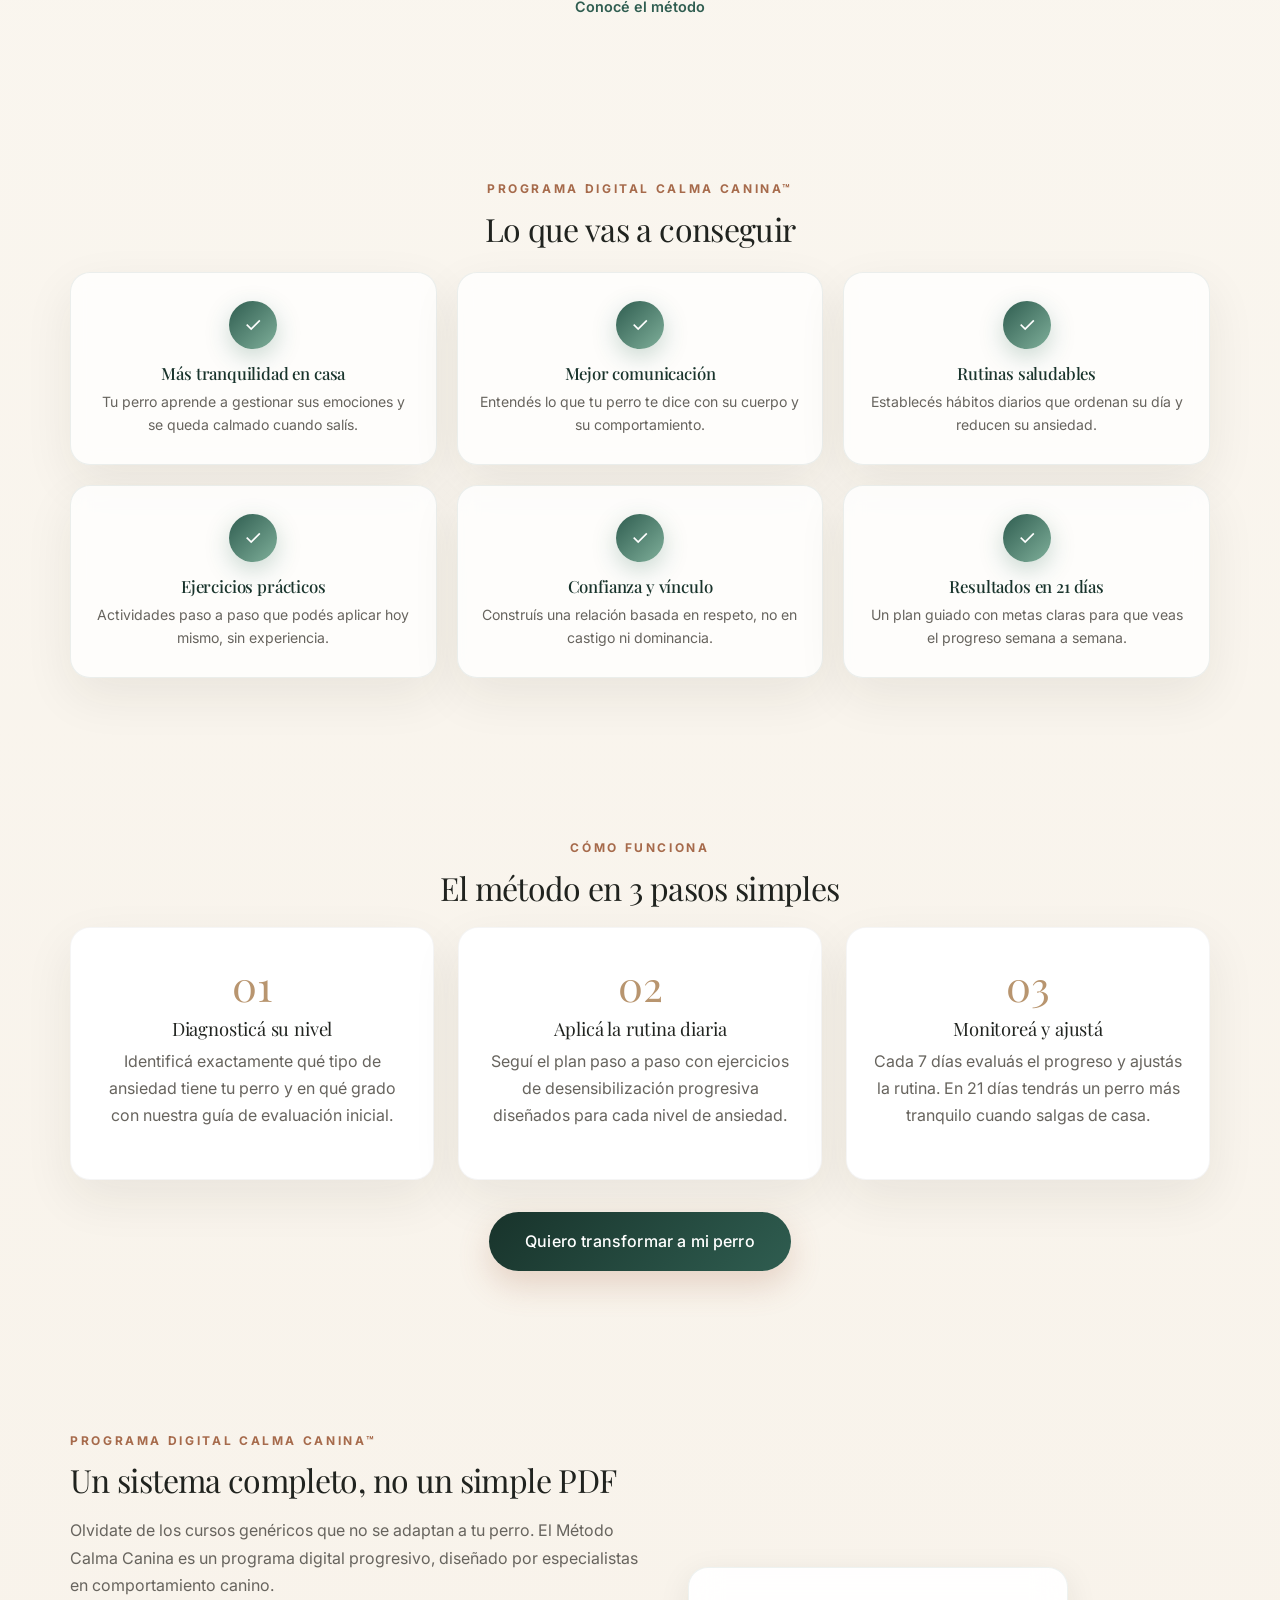
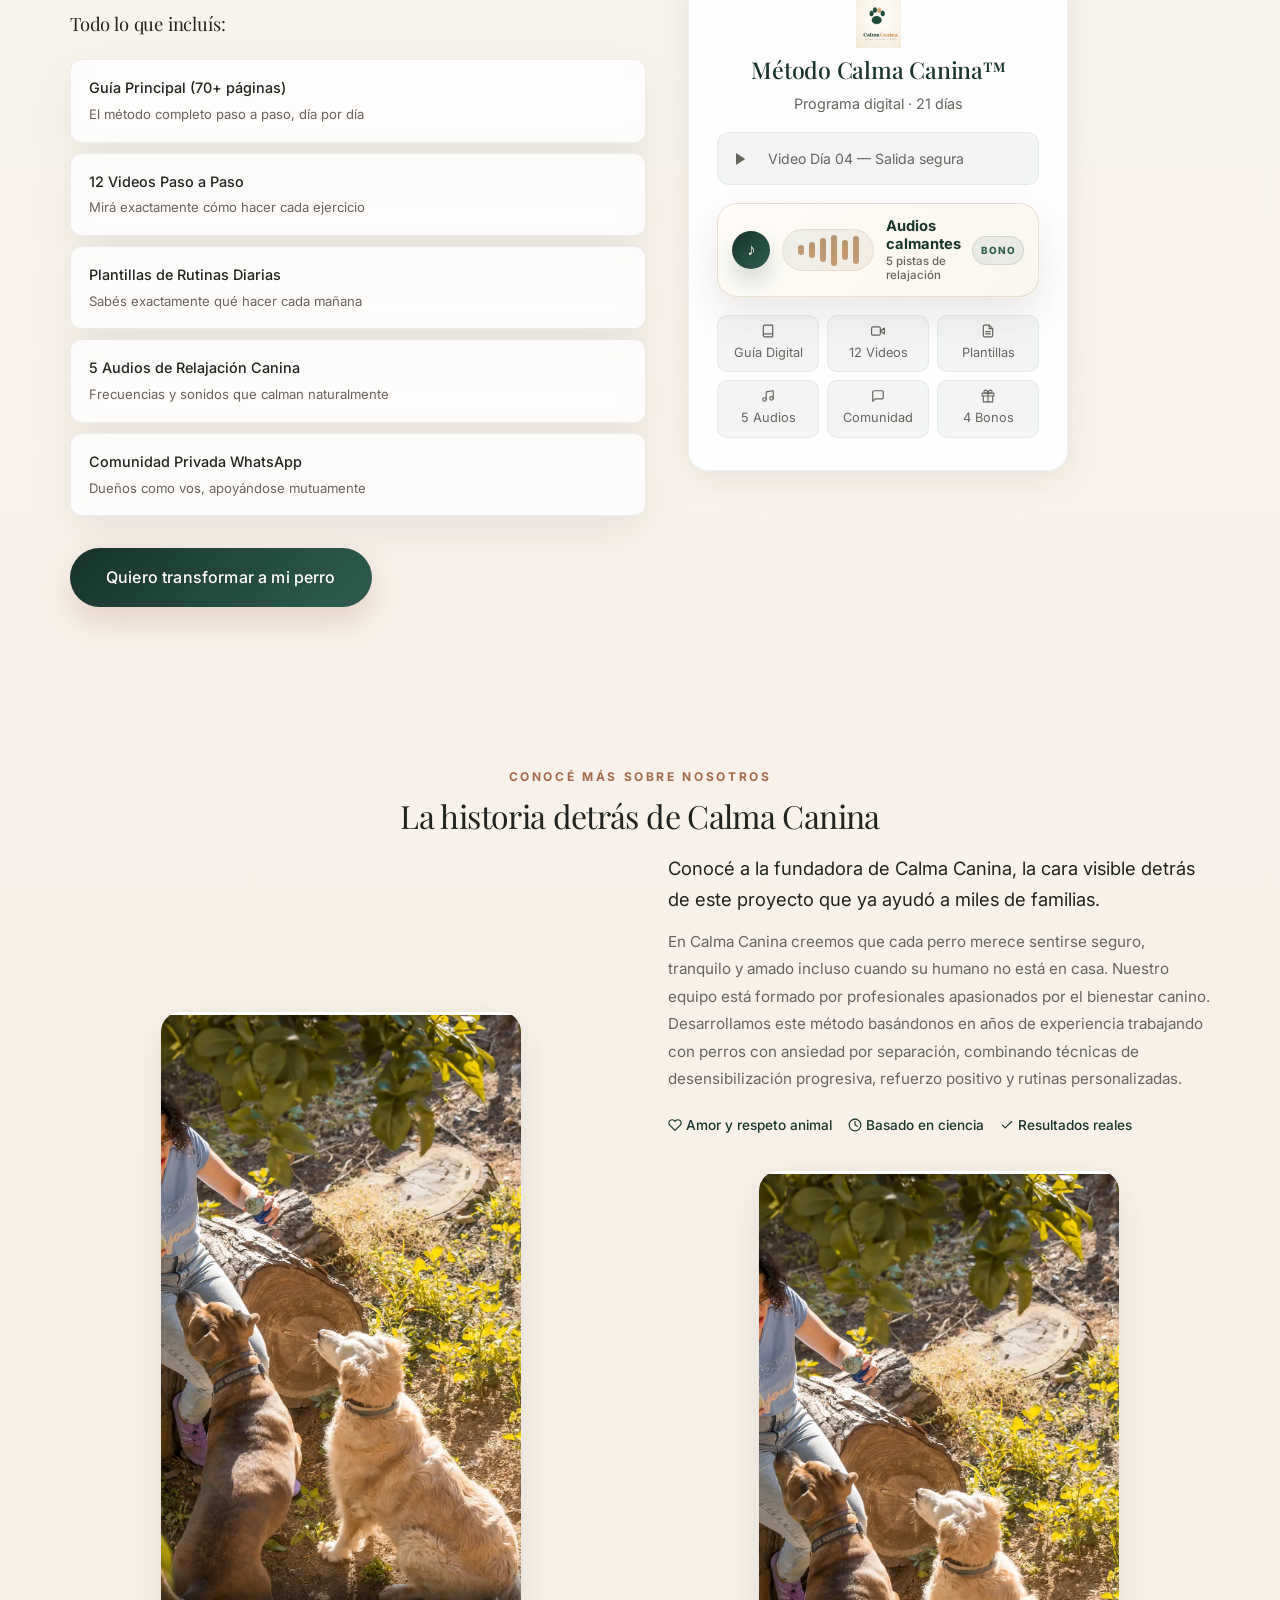
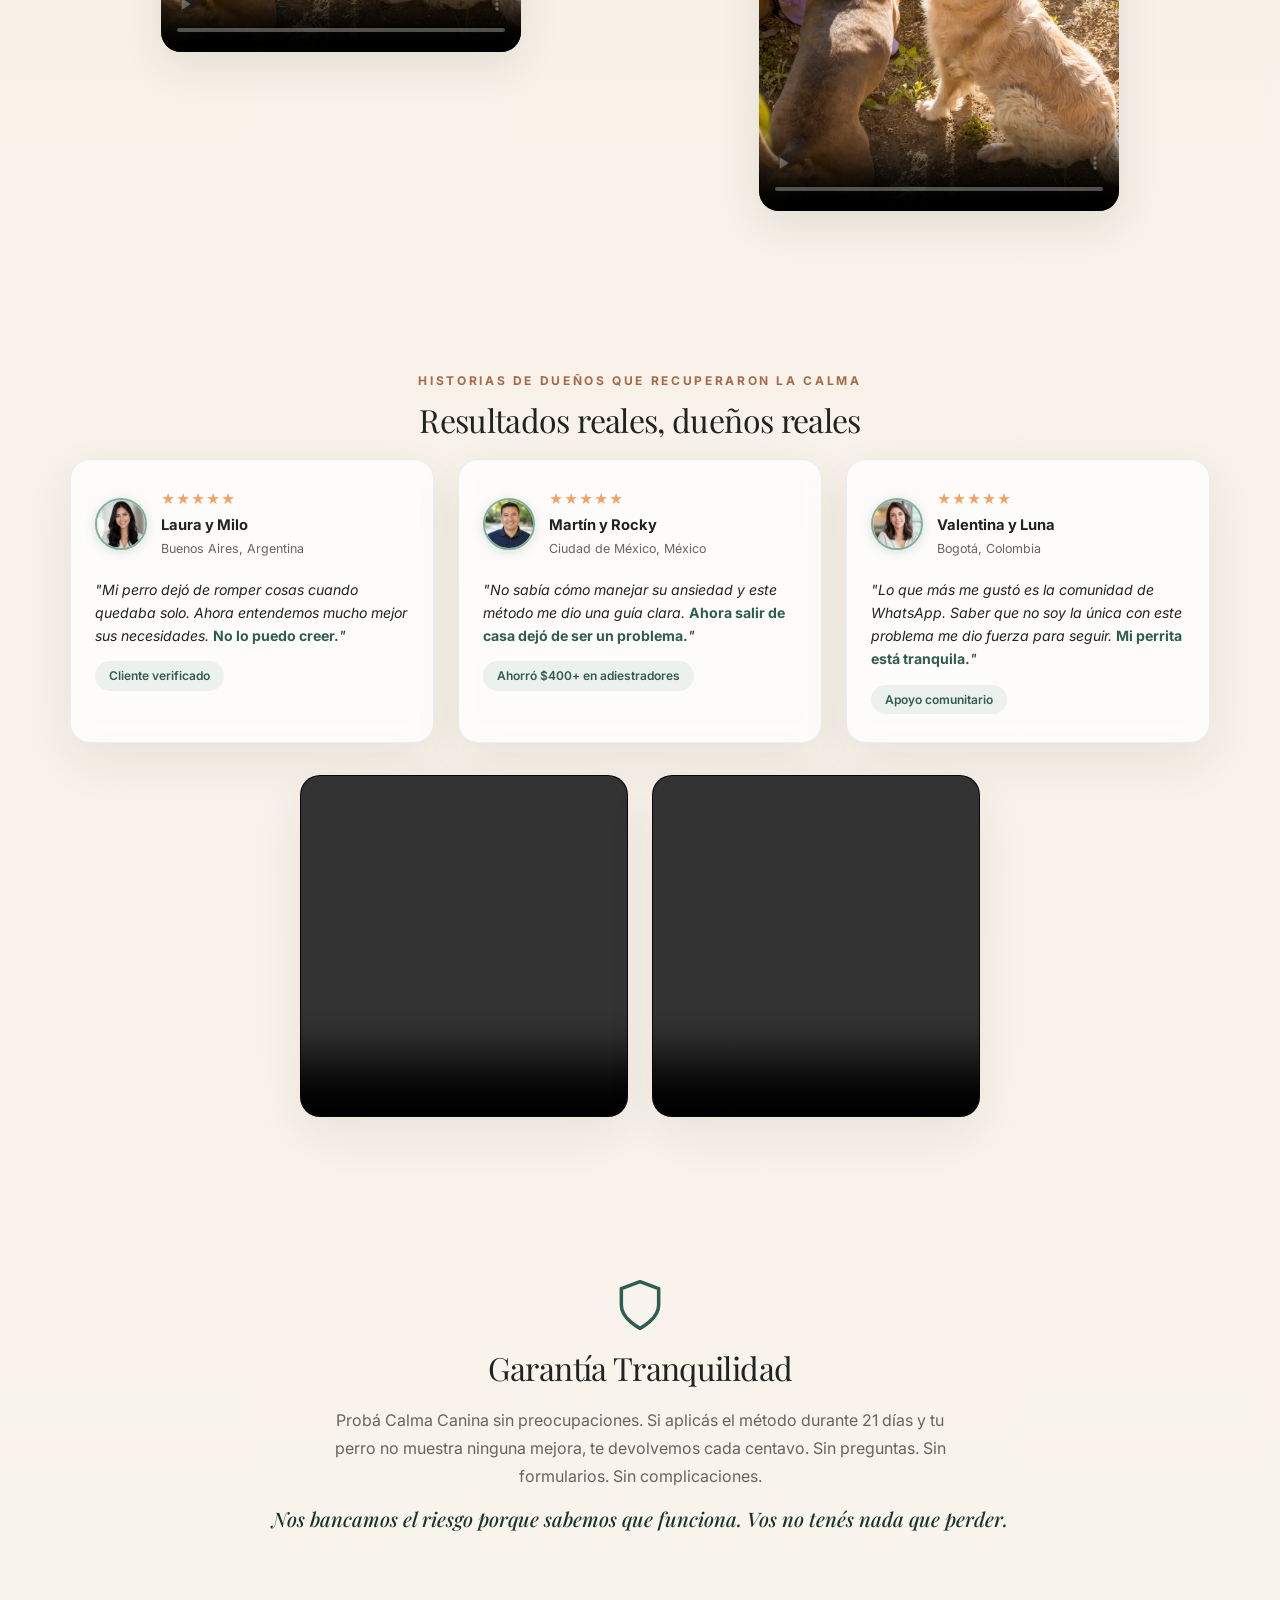
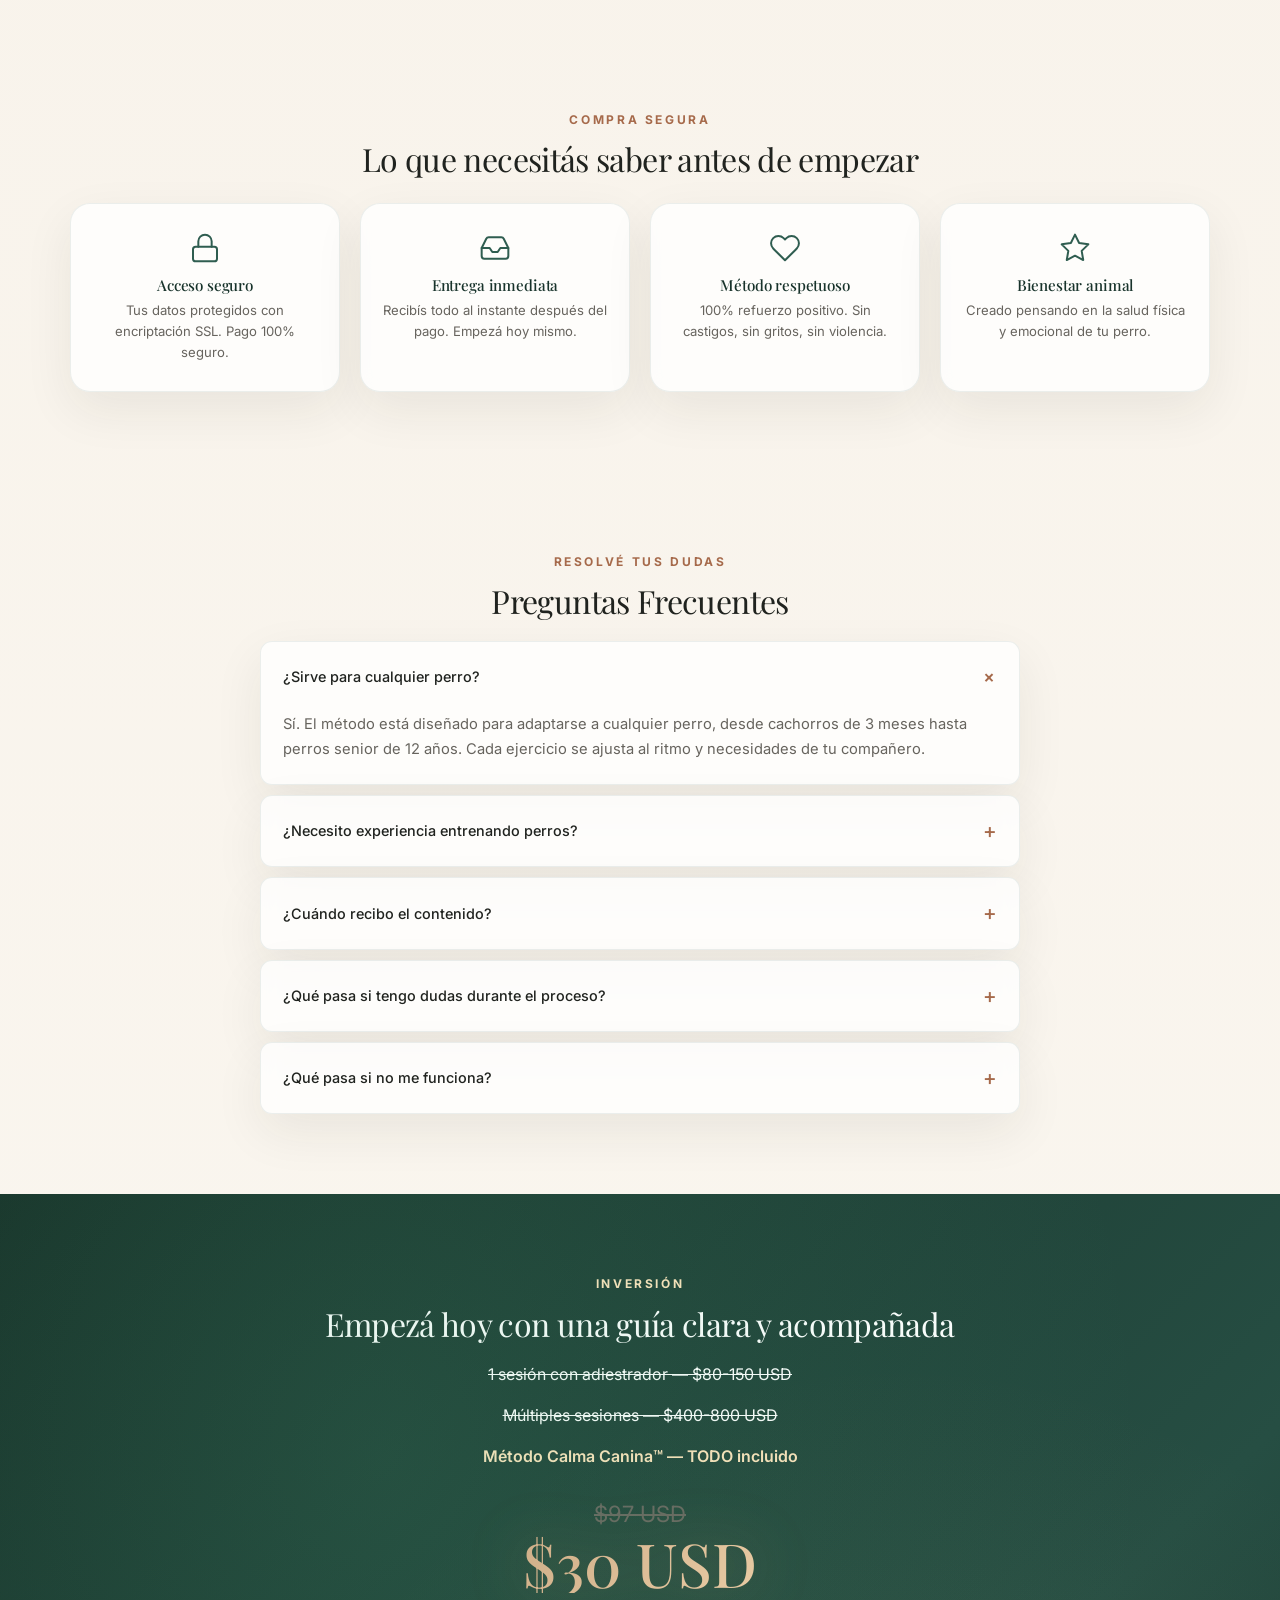
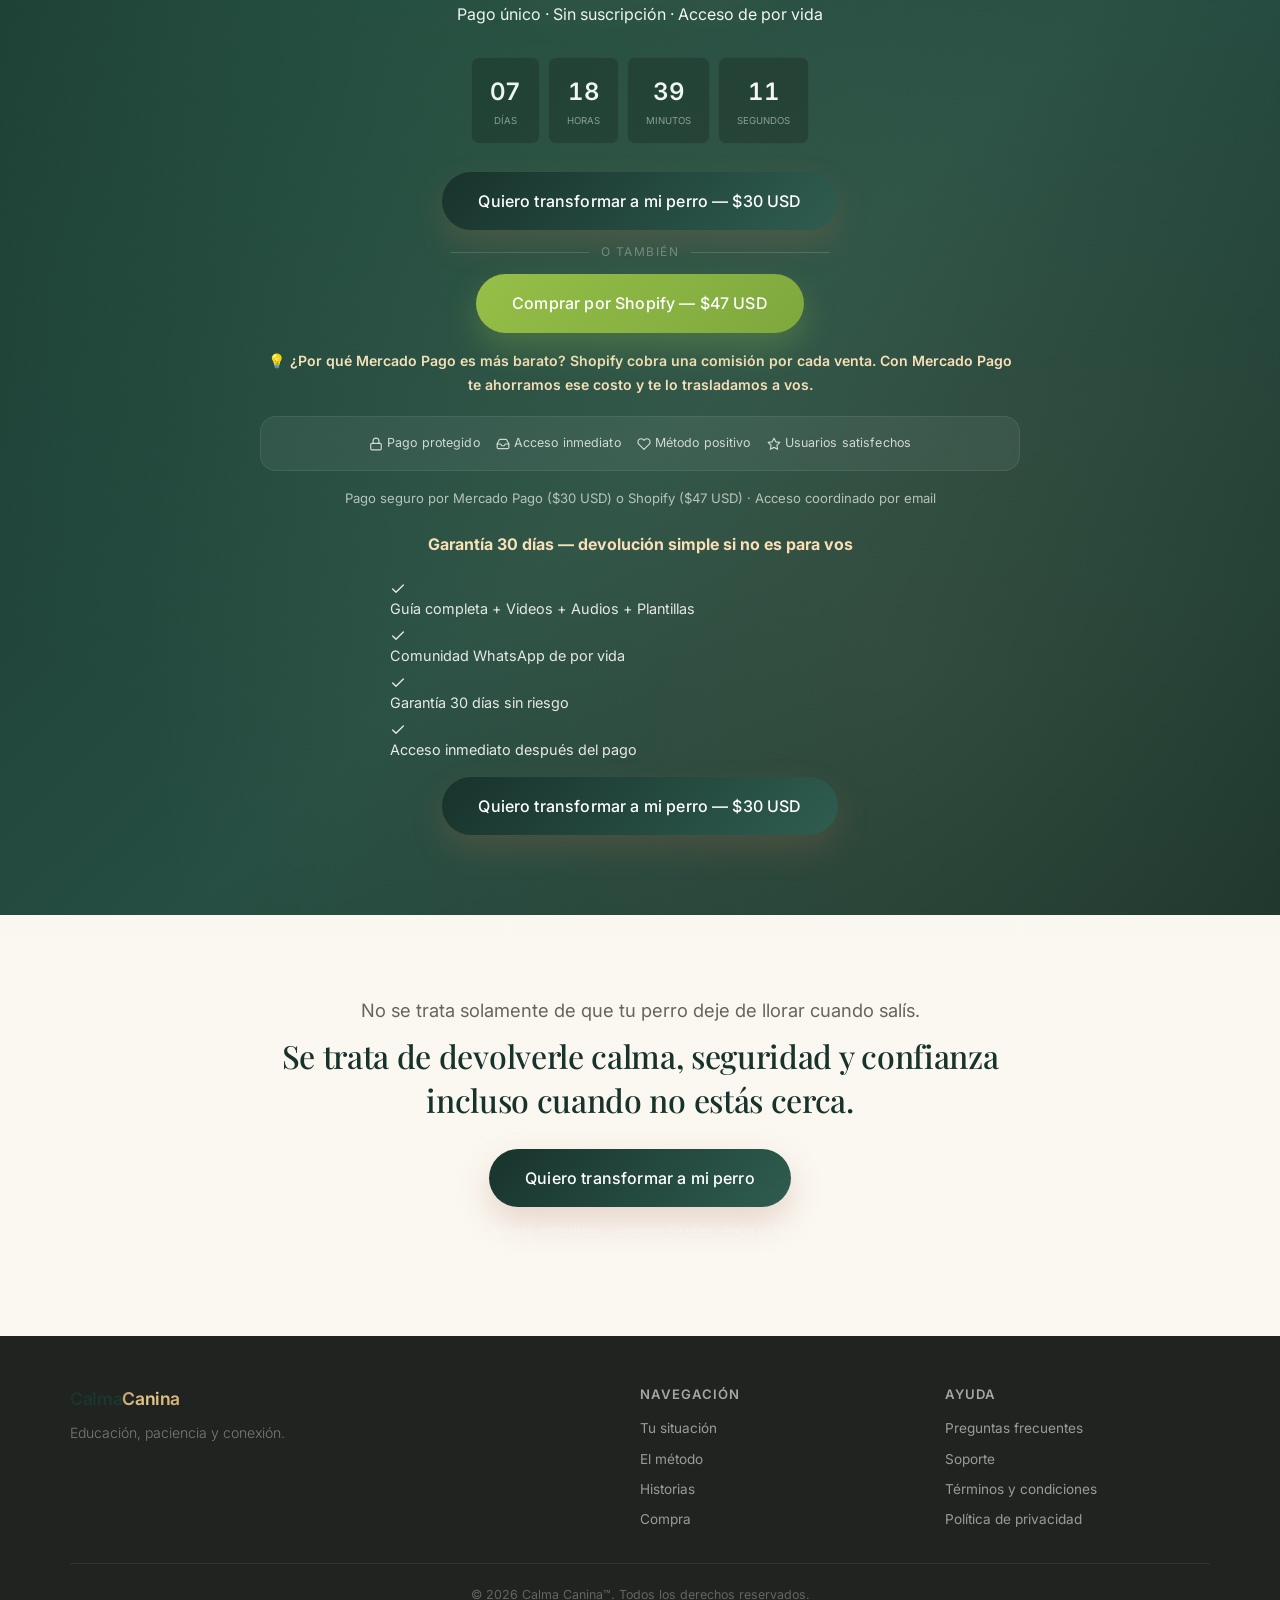
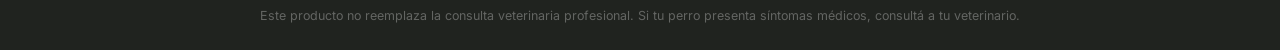
==== commit 2632dbd1: "Replace stock hero photo with brand gradient, drop watermarked testimonial video, fix countdown typo" ====
--- a/index.html
+++ b/index.html
@@ -17,8 +17,7 @@
   <link rel="preconnect" href="https://fonts.gstatic.com" crossorigin />
   <link href="https://fonts.googleapis.com/css2?family=Inter:wght@300;400;500;600;700&family=Playfair+Display:wght@400;500;600;700&display=swap" rel="stylesheet" />
   <link rel="preload" href="https://fonts.googleapis.com/css2?family=Inter:wght@300;400;500;600;700&family=Playfair+Display:wght@400;500;600;700&display=swap" as="style" />
-  <link rel="preload" href="NUEVOBANNER.jpg" as="image" />
-  <link rel="stylesheet" href="styles.css?v=20260710-0315" />
+  <link rel="stylesheet" href="styles.css?v=20260710-1200" />
 
   <script type="application/ld+json">
     {
@@ -381,11 +380,6 @@
               <source src="CLIENTESATISFECHO2.mp4" type="video/mp4">
             </video>
           </div>
-          <div class="testimonio-video-card fade-in">
-            <video class="testimonio-vid" autoplay muted loop playsinline controls preload="none">
-              <source src="testimonio_final.mp4" type="video/mp4">
-            </video>
-          </div>
         </div>
       </div>
     </section>
@@ -554,7 +548,7 @@
     <svg viewBox="0 0 24 24" fill="none" stroke="currentColor" stroke-width="2.5" stroke-linecap="round" stroke-linejoin="round"><polyline points="18 15 12 9 6 15"/></svg>
   </button>
 
-  <script src="main.js?v=20260710-0315" defer></script>
+  <script src="main.js?v=20260710-1200" defer></script>
 
   <!-- ═══ MODO SIMULACIÓN (solo para testing) ═══ -->
   <script>
--- a/styles.css
+++ b/styles.css
@@ -88,7 +88,7 @@
 h1 {
     font-size: clamp(2rem, 4.5vw, 3.2rem);
     letter-spacing: -.03em;
-    font-weight: 450;
+    font-weight: 500;
     line-height: 1.1;
     color: var(--primary-dark)
 }
@@ -225,9 +225,10 @@
 /* ═══ HERO ═══ */
 .hero {
     min-height: 86vh; display: flex; align-items: center;
-    background: linear-gradient(90deg, rgba(13, 27, 20, .9) 0%, rgba(13, 27, 20, .72) 38%, rgba(13, 27, 20, .42) 68%, rgba(13, 27, 20, .2) 100%),
+    background: linear-gradient(90deg, rgba(13, 27, 20, .4) 0%, rgba(13, 27, 20, .15) 45%, transparent 100%),
         radial-gradient(circle at 18% 45%, rgba(212, 165, 116, .22), transparent 30rem),
-        url('NUEVOBANNER.jpg') center 42% / cover no-repeat;
+        radial-gradient(circle at 82% 28%, rgba(127, 175, 154, .16), transparent 34rem),
+        linear-gradient(135deg, #173128 0%, #264E43 58%, #18332B 100%);
     color: var(--white); padding: 126px 0 76px; position: relative; overflow: hidden; isolation: isolate;
 }
 
@@ -544,12 +545,12 @@
 }
 
 @media(min-width:768px) {
-    .testimonios-videos-grid { grid-template-columns: repeat(3, 1fr); max-width: 750px; gap: 20px; }
+    .testimonios-videos-grid { grid-template-columns: repeat(2, 1fr); max-width: 620px; gap: 20px; }
     .testimonio-vid { max-height: 300px; }
 }
 
 @media(min-width:1100px) {
-    .testimonios-videos-grid { grid-template-columns: repeat(3, 1fr); max-width: 900px; gap: 24px; }
+    .testimonios-videos-grid { grid-template-columns: repeat(2, 1fr); max-width: 680px; gap: 24px; }
     .testimonio-vid { max-height: 340px; }
 }
 
@@ -618,7 +619,7 @@
 
 .countdown { display: flex; justify-content: center; gap: 8px; margin: 28px 0 }
 .countdown-item { background: rgba(0, 0, 0, .25); border-radius: var(--radius-xs); padding: 14px 18px; min-width: 62px; border: 1px solid rgba(255, 255, 255, .06) }
-.countdown-num { display: block; font-family: var(--font-serif); font-size: 1.5rem; color: var(--white); font-weight: 700 }
+.countdown-num { display: block; font-family: var(--font-sans); font-variant-numeric: tabular-nums; font-size: 1.5rem; color: var(--white); font-weight: 600; letter-spacing: -.01em }
 .countdown-label { display: block; font-size: .6rem; color: rgba(255, 255, 255, .5); text-transform: uppercase; margin-top: 2px }
 
 .guarantee-line { color: #FFE4BD; font-weight: 700; margin: 22px 0 }
@@ -733,7 +734,7 @@
 @media(max-width:640px) {
     .section { padding: 46px 0 }
     .container, .narrow { width: min(100% - 32px, var(--max-width)) }
-    .hero { min-height: auto; padding: 108px 0 46px; background: linear-gradient(90deg, rgba(13, 27, 20, .9) 0%, rgba(13, 27, 20, .72) 38%, rgba(13, 27, 20, .42) 68%, rgba(13, 27, 20, .2) 100%), radial-gradient(circle at 18% 45%, rgba(212, 165, 116, .22), transparent 30rem), url('BANERMOVIL.png') center 42% / cover no-repeat; }
+    .hero { min-height: auto; padding: 108px 0 46px; }
     .hero .hero-grid { gap: 18px; }
     .hero-content { gap: 12px; }
     .hero-trust-strip { gap: 8px; padding: 12px; justify-content: center; }
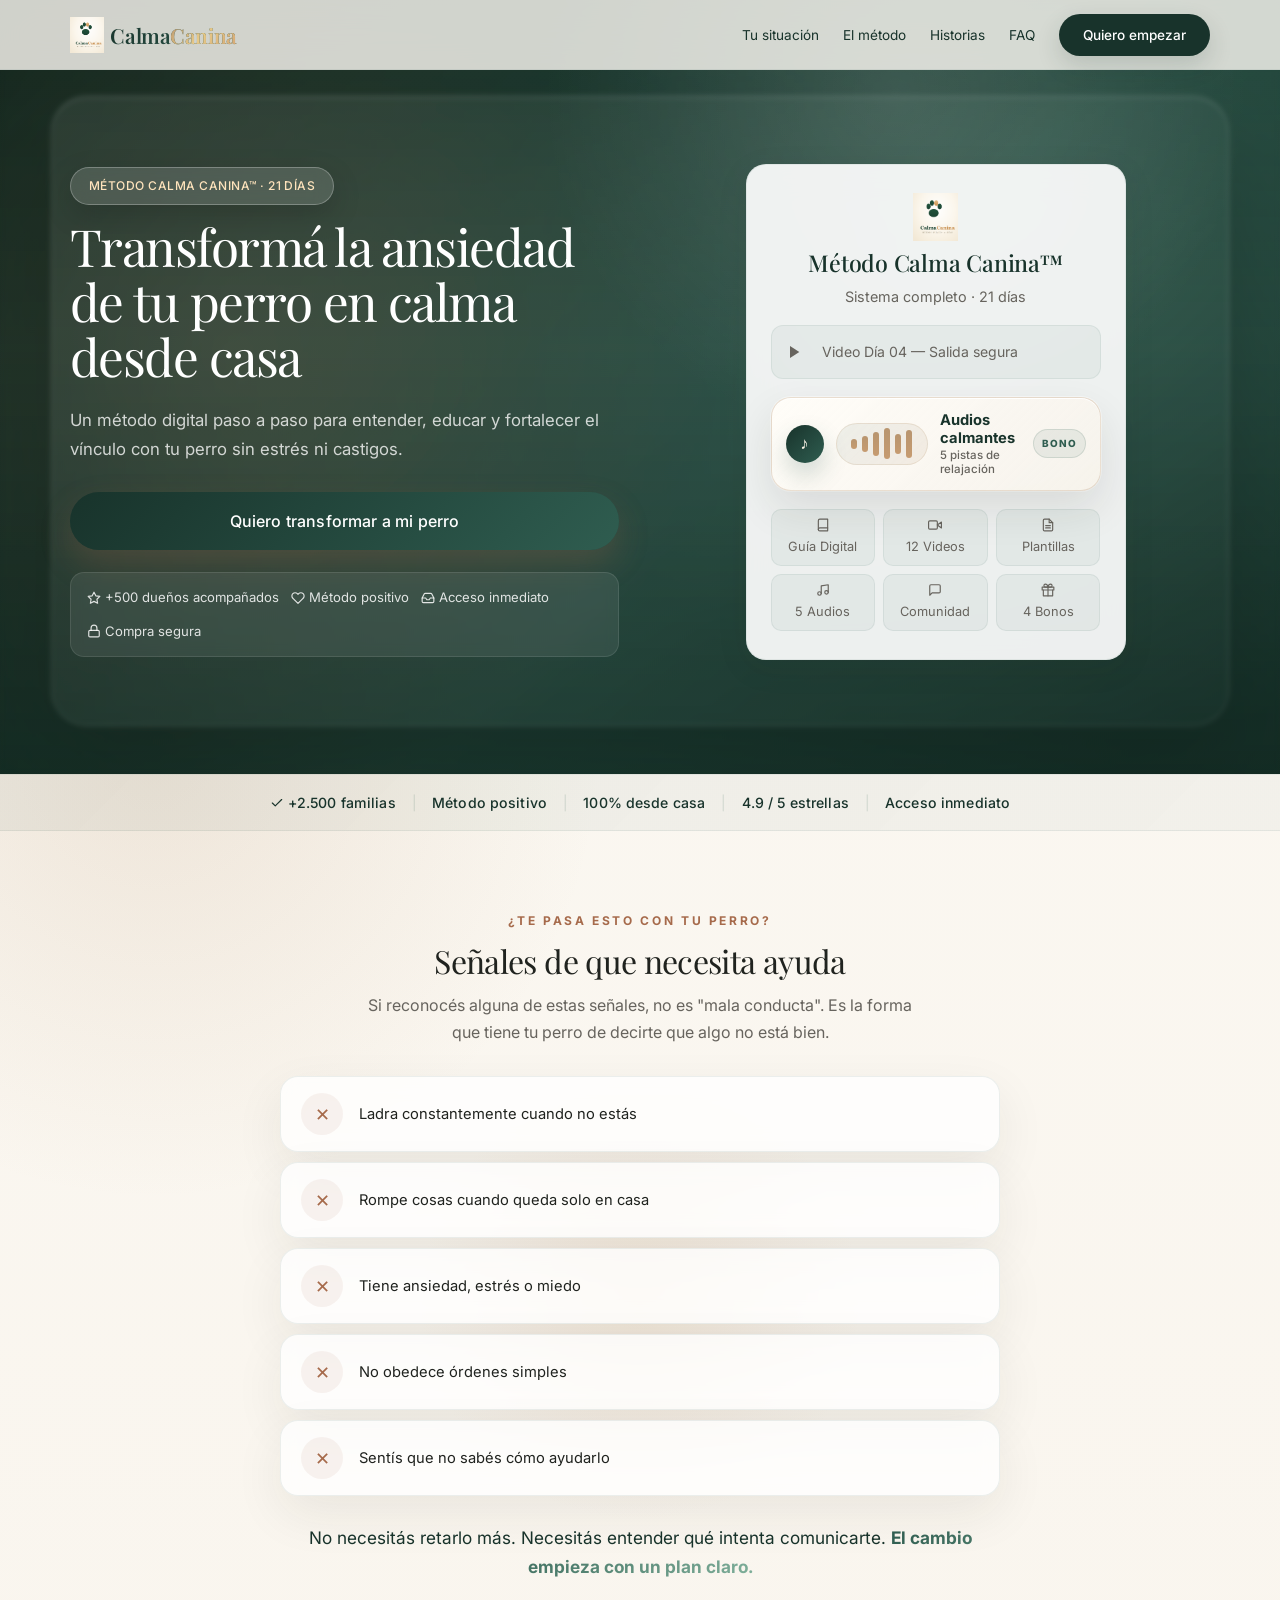
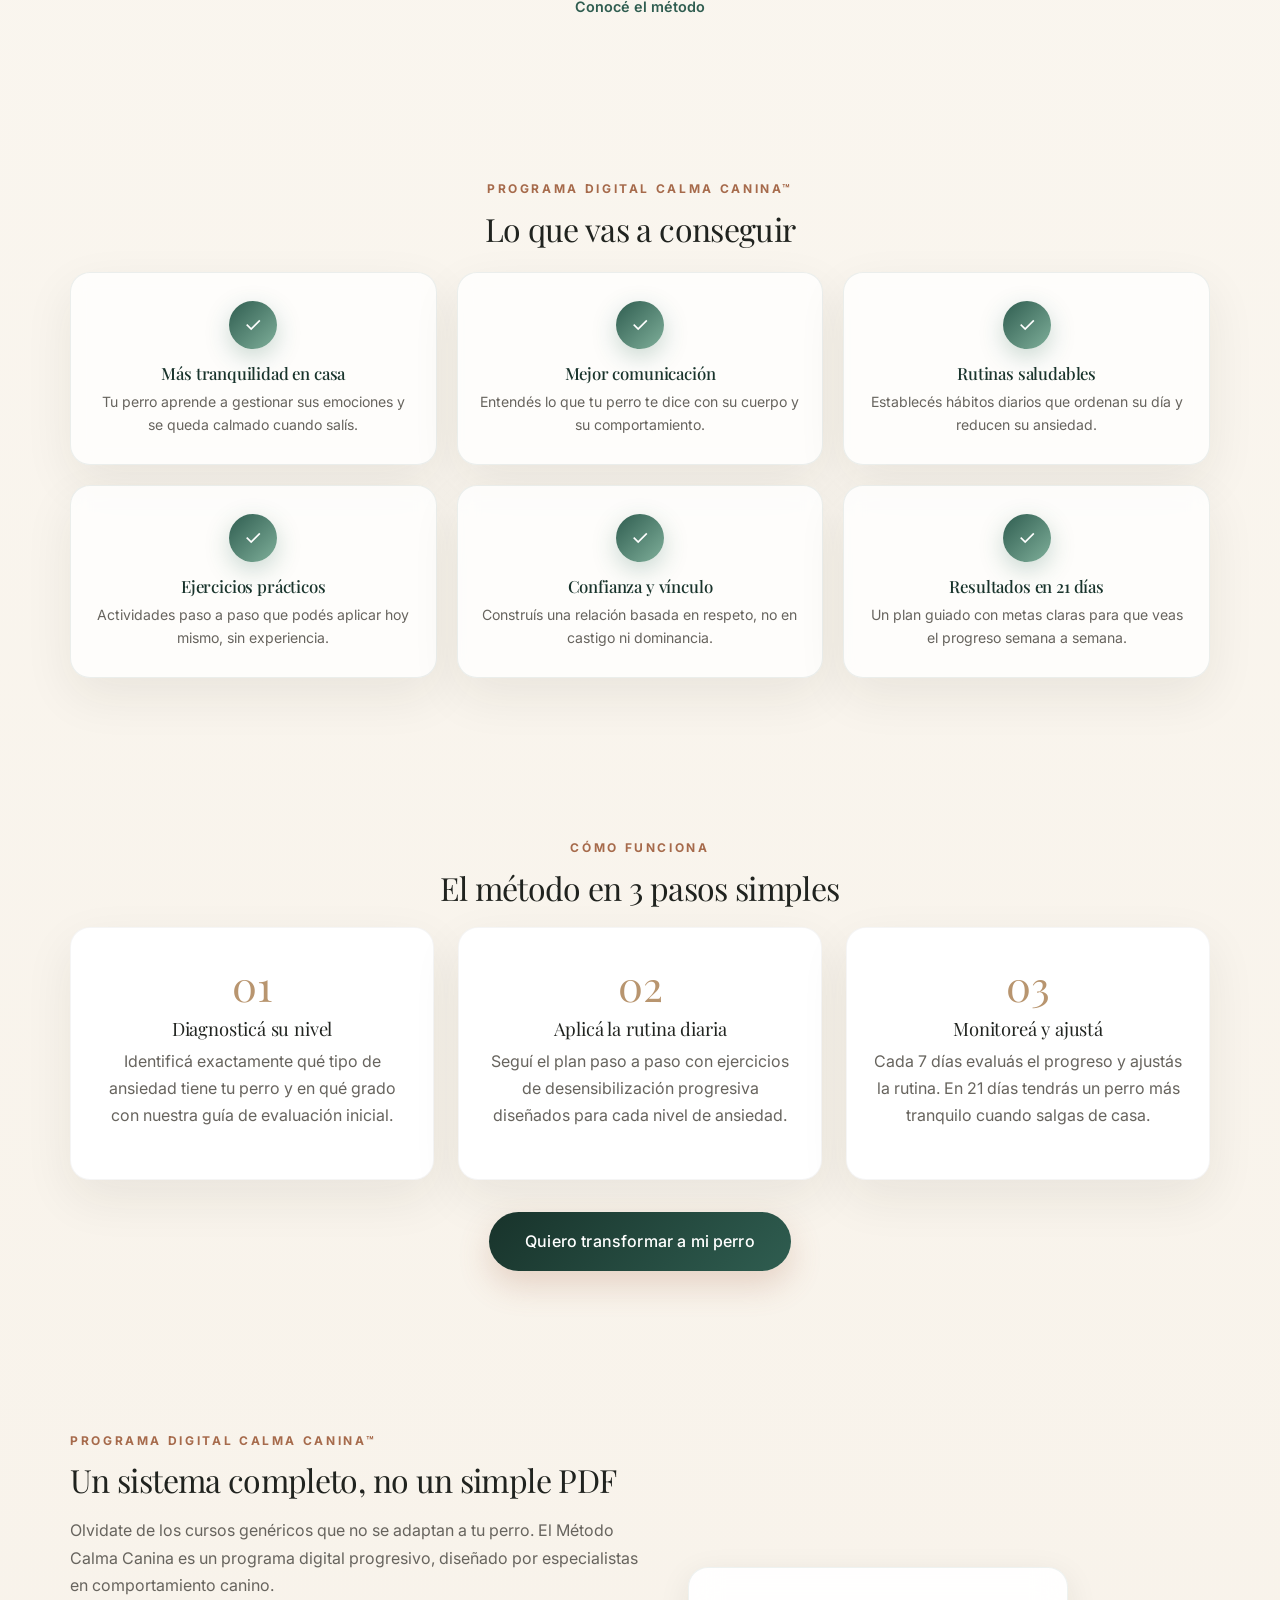
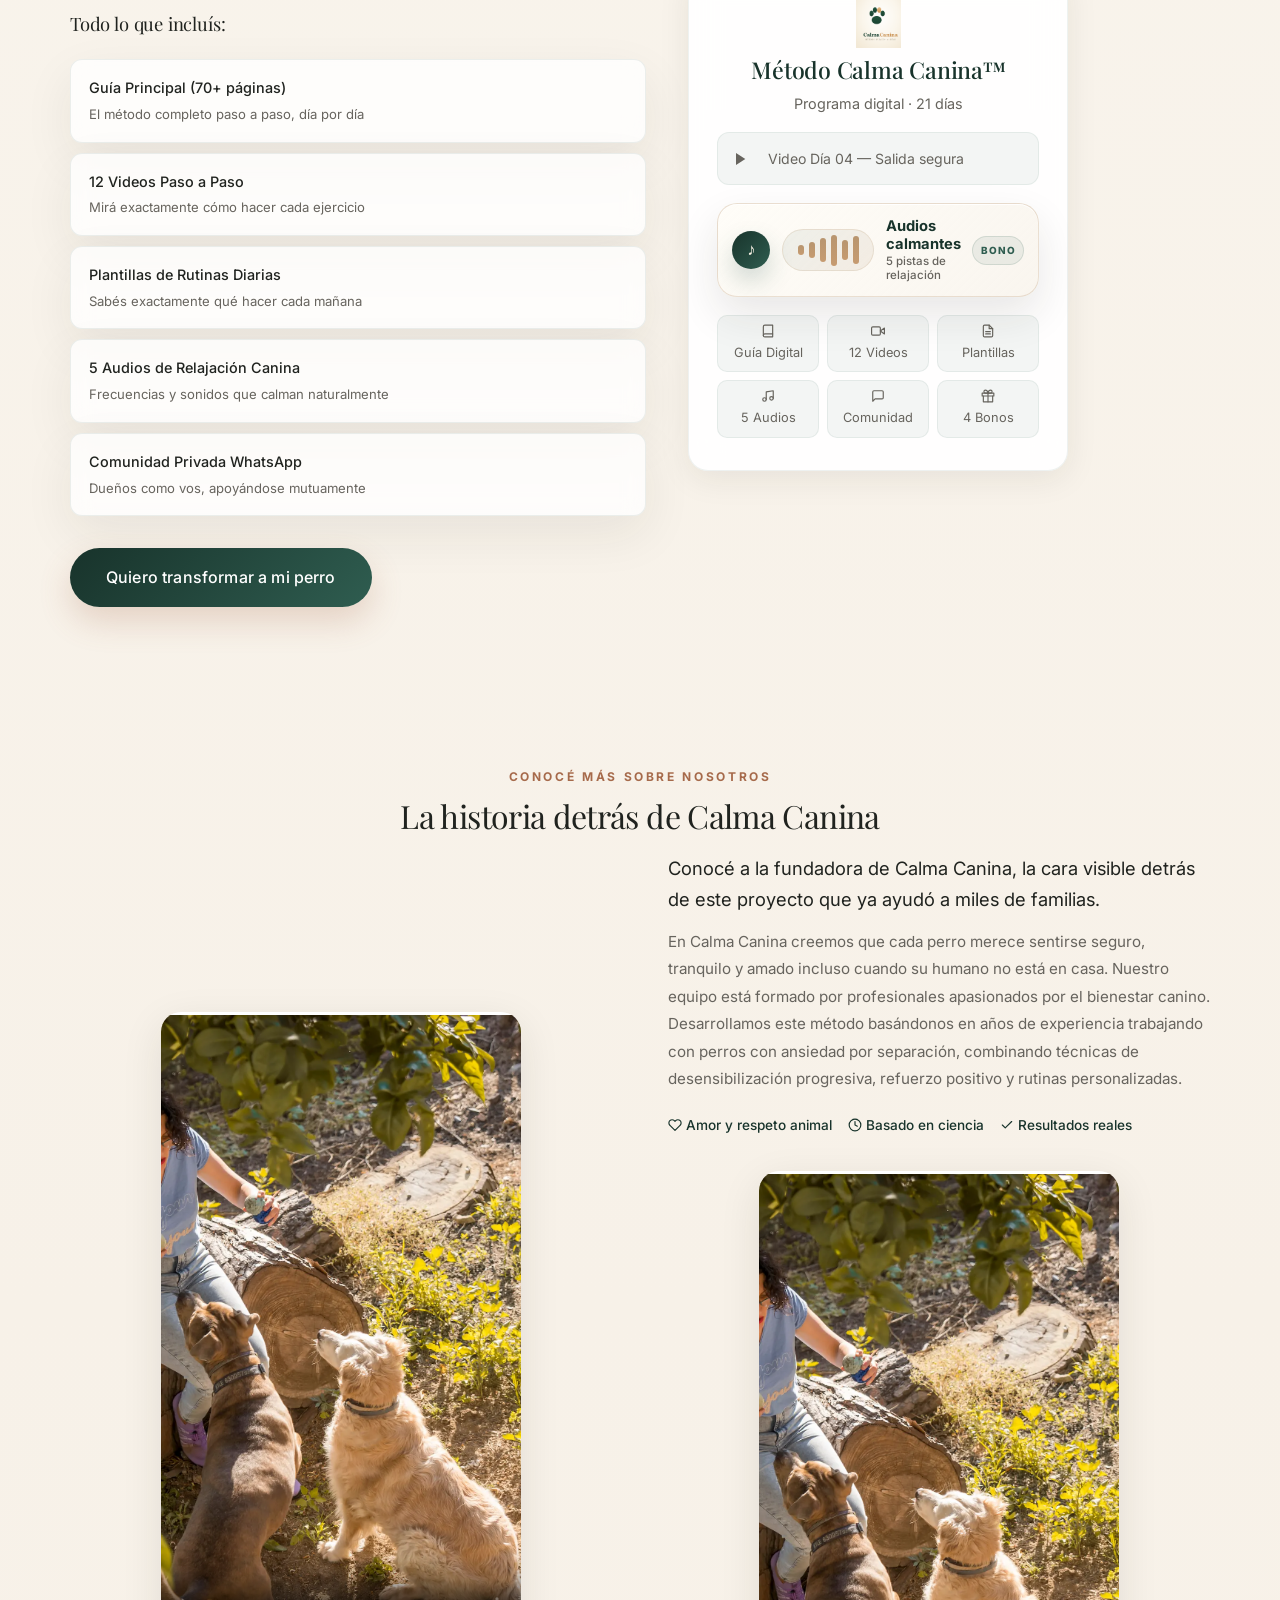
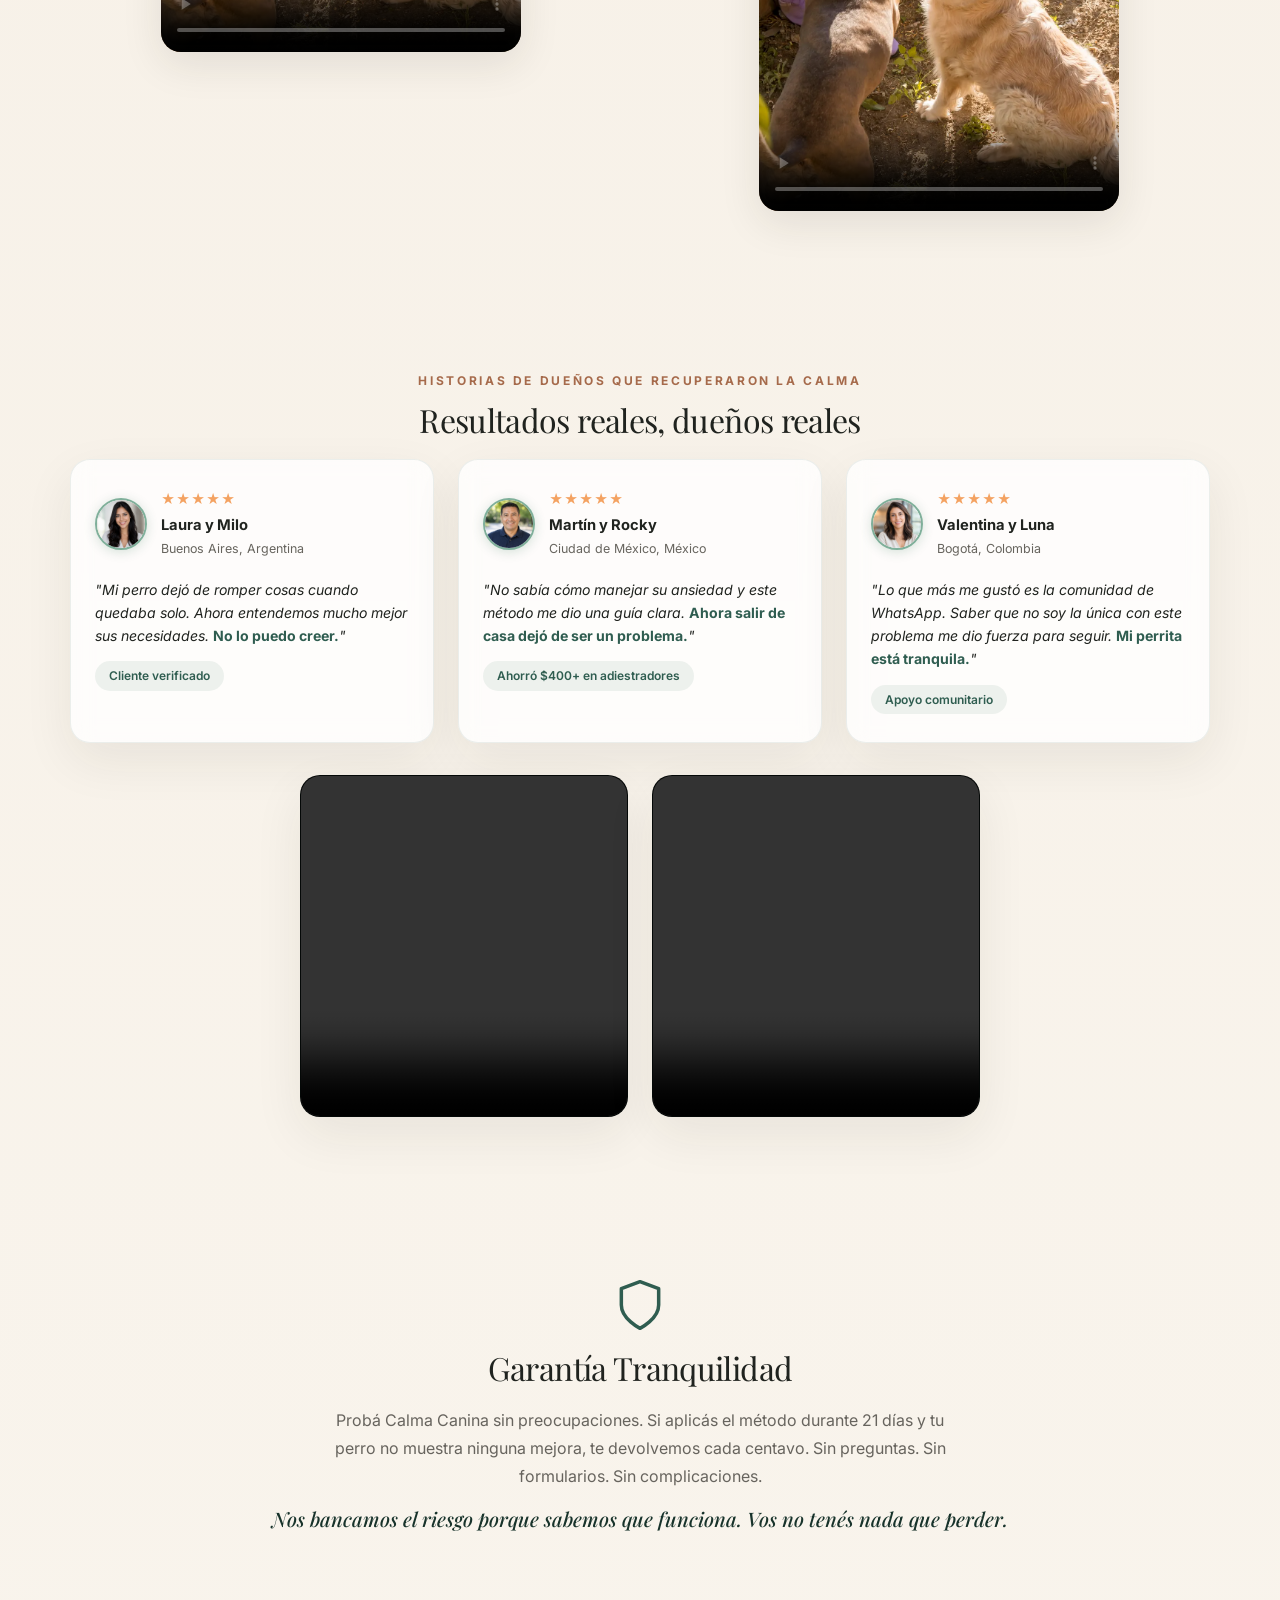
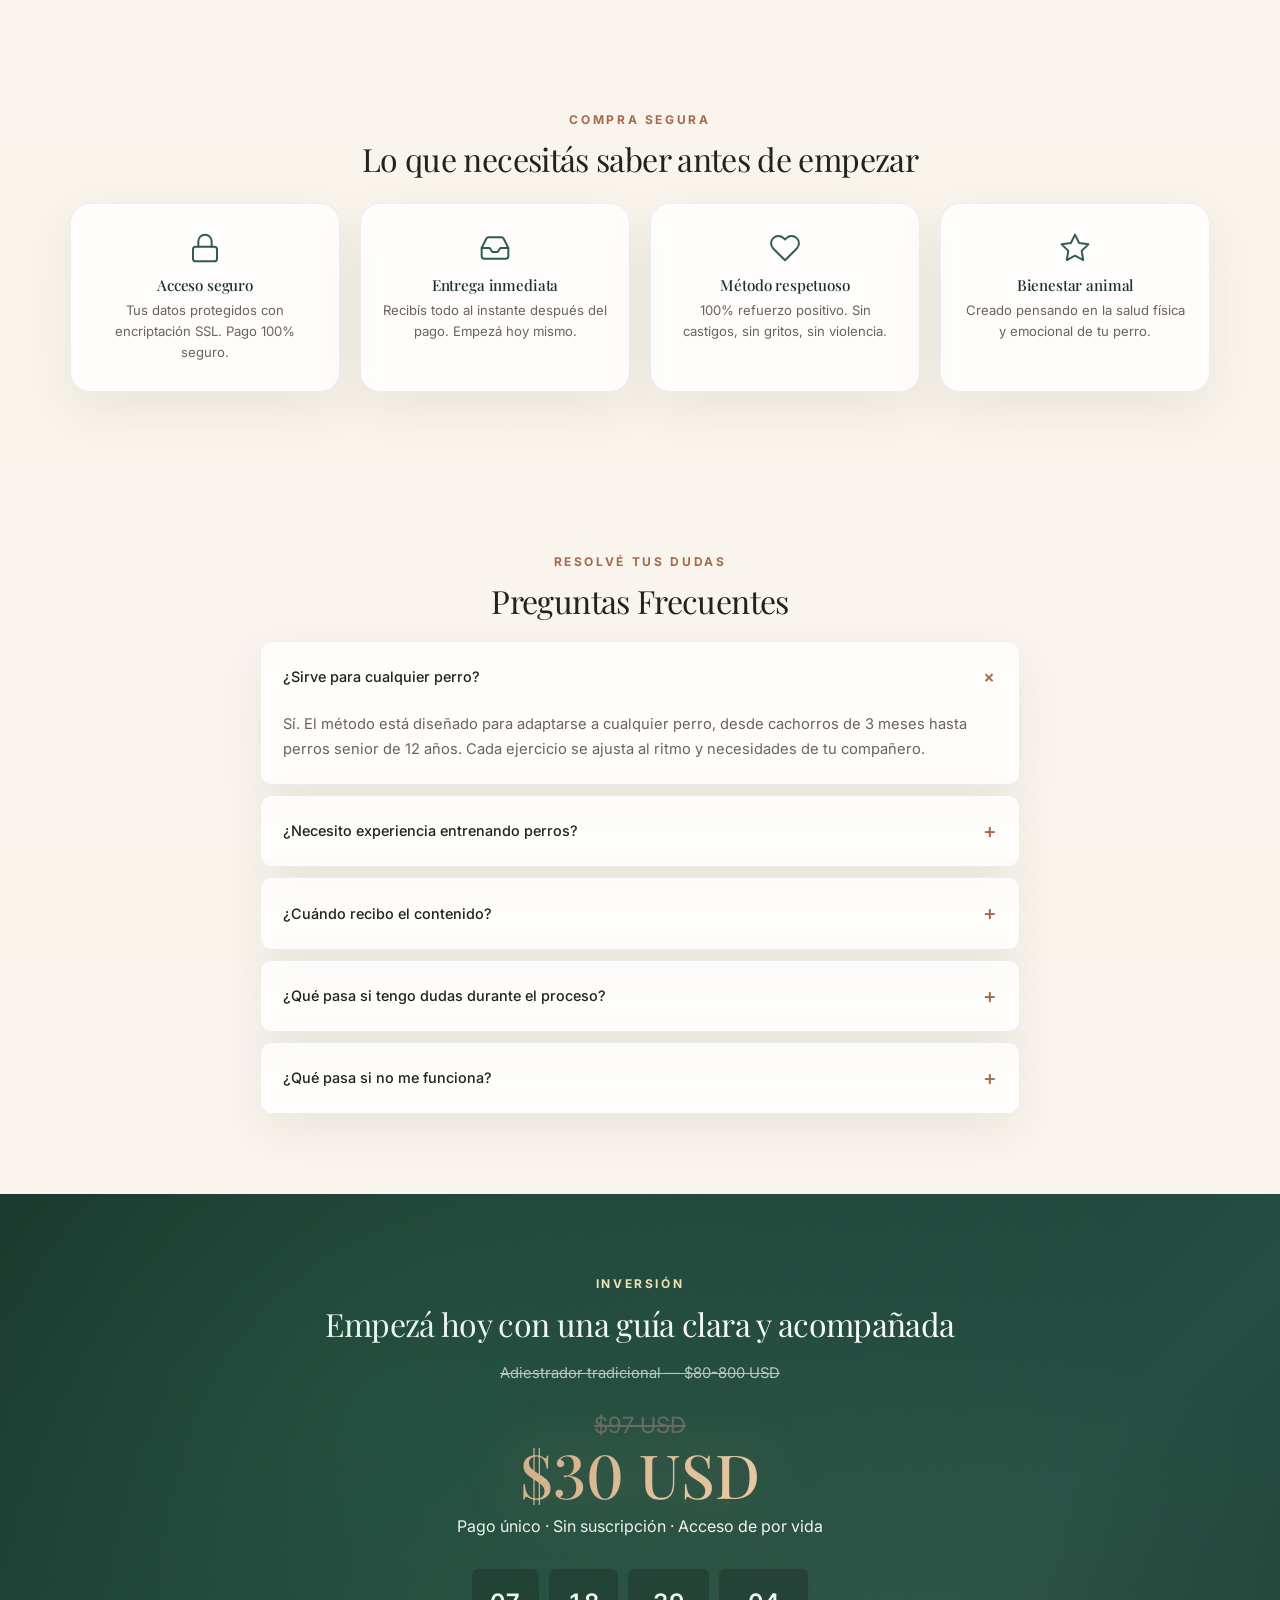
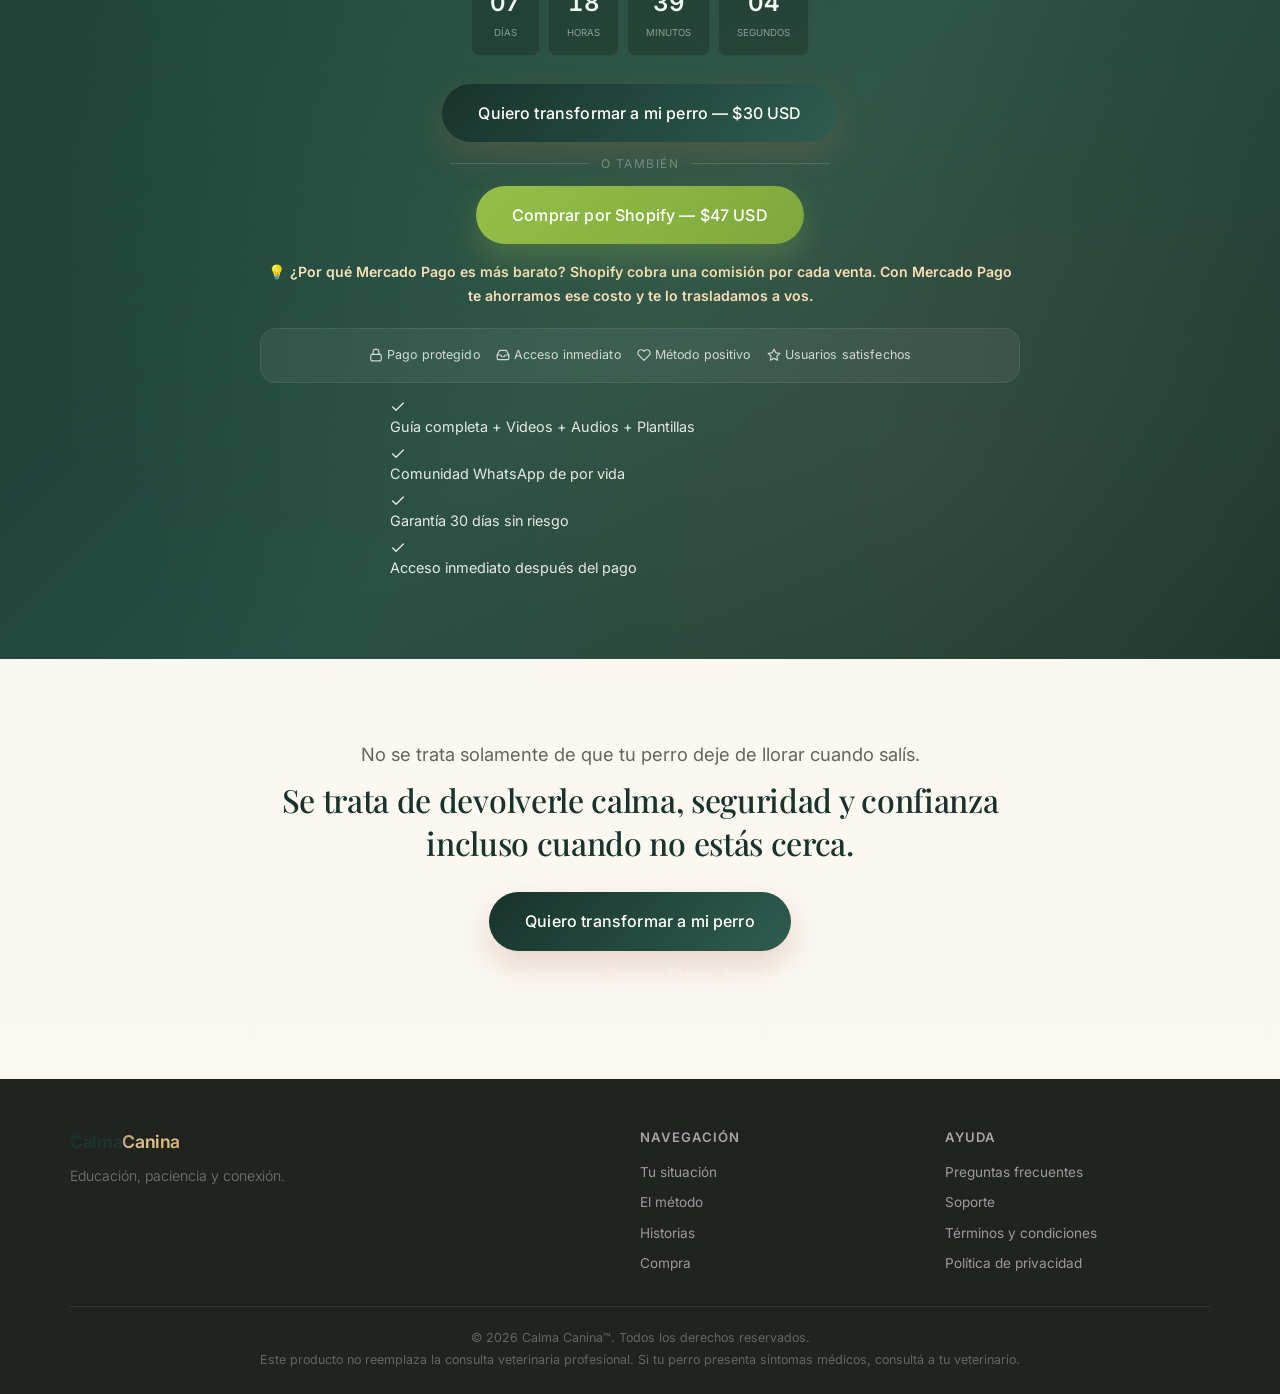
==== commit c69e2c67: "Simplify pricing section copy - remove redundant guarantee/payment text and duplicate CTA The guaran" ====
--- a/index.html
+++ b/index.html
@@ -457,11 +457,7 @@
       <div class="container narrow text-center">
         <p class="section-label" style="color:#FFE4BD;">INVERSIÓN</p>
         <h2 class="text-white">Empezá hoy con una guía clara y acompañada</h2>
-        <div class="price-compare-list">
-          <p class="text-white"><del>1 sesión con adiestrador — $80-150 USD</del></p>
-          <p class="text-white"><del>Múltiples sesiones — $400-800 USD</del></p>
-          <p class="text-white" style="color:#FFE4BD;font-weight:600;">Método Calma Canina™ — TODO incluido</p>
-        </div>
+        <p class="text-white price-compare-line"><del>Adiestrador tradicional — $80-800 USD</del></p>
         <div class="price-block">
           <p class="old-price"><del>$97 USD</del></p>
           <p class="price">$30 USD</p>
@@ -485,15 +481,12 @@
           <span><svg width="14" height="14" viewBox="0 0 24 24" fill="none" stroke="currentColor" stroke-width="2" stroke-linecap="round" stroke-linejoin="round" aria-hidden="true" style="vertical-align:-2px;margin-right:4px;"><path d="M20.84 4.61a5.5 5.5 0 0 0-7.78 0L12 5.67l-1.06-1.06a5.5 5.5 0 0 0-7.78 7.78l1.06 1.06L12 21.23l7.78-7.78 1.06-1.06a5.5 5.5 0 0 0 0-7.78z"/></svg>Método positivo</span>
           <span><svg width="14" height="14" viewBox="0 0 24 24" fill="none" stroke="currentColor" stroke-width="2" stroke-linecap="round" stroke-linejoin="round" aria-hidden="true" style="vertical-align:-2px;margin-right:4px;"><polygon points="12 2 15.09 8.26 22 9.27 17 14.14 18.18 21.02 12 17.77 5.82 21.02 7 14.14 2 9.27 8.91 8.26 12 2"/></svg>Usuarios satisfechos</span>
         </div>
-        <p class="payment-note">Pago seguro por Mercado Pago ($30 USD) o Shopify ($47 USD) · Acceso coordinado por email</p>
-        <p class="guarantee-line">Garantía 30 días — devolución simple si no es para vos</p>
         <ul class="offer-checklist">
           <li><svg width="16" height="16" viewBox="0 0 24 24" fill="none" stroke="currentColor" stroke-width="2" stroke-linecap="round" stroke-linejoin="round" aria-hidden="true" style="vertical-align:-3px;margin-right:6px;"><polyline points="20 6 9 17 4 12"/></svg>Guía completa + Videos + Audios + Plantillas</li>
           <li><svg width="16" height="16" viewBox="0 0 24 24" fill="none" stroke="currentColor" stroke-width="2" stroke-linecap="round" stroke-linejoin="round" aria-hidden="true" style="vertical-align:-3px;margin-right:6px;"><polyline points="20 6 9 17 4 12"/></svg>Comunidad WhatsApp de por vida</li>
           <li><svg width="16" height="16" viewBox="0 0 24 24" fill="none" stroke="currentColor" stroke-width="2" stroke-linecap="round" stroke-linejoin="round" aria-hidden="true" style="vertical-align:-3px;margin-right:6px;"><polyline points="20 6 9 17 4 12"/></svg>Garantía 30 días sin riesgo</li>
           <li><svg width="16" height="16" viewBox="0 0 24 24" fill="none" stroke="currentColor" stroke-width="2" stroke-linecap="round" stroke-linejoin="round" aria-hidden="true" style="vertical-align:-3px;margin-right:6px;"><polyline points="20 6 9 17 4 12"/></svg>Acceso inmediato después del pago</li>
         </ul>
-        <a class="btn btn-accent cta-link pulse-cta" href="https://mpago.li/13CBR7U" target="_blank" rel="noopener" data-checkout-link style="margin-top:16px;">Quiero transformar a mi perro — $30 USD</a>
       </div>
     </section>
 
--- a/styles.css
+++ b/styles.css
@@ -603,11 +603,12 @@
 .trust-feature p { font-size: .82rem; color: var(--text-secondary); margin: 0; line-height: 1.6 }
 
 /* ═══ PRICING ═══ */
-.price-compare-list { margin-bottom: 24px }
+.price-compare-line { margin-bottom: 20px; opacity: .68; font-size: .92rem }
 .old-price { font-size: 1.4rem; margin: 0 }
 
 .price {
     font-family: var(--font-serif);
+    font-variant-numeric: lining-nums;
     font-size: clamp(2.6rem, 7vw, 3.8rem);
     background: linear-gradient(135deg, var(--secondary), #FFE4BD);
     -webkit-background-clip: text; background-clip: text; color: transparent;
@@ -622,7 +623,6 @@
 .countdown-num { display: block; font-family: var(--font-sans); font-variant-numeric: tabular-nums; font-size: 1.5rem; color: var(--white); font-weight: 600; letter-spacing: -.01em }
 .countdown-label { display: block; font-size: .6rem; color: rgba(255, 255, 255, .5); text-transform: uppercase; margin-top: 2px }
 
-.guarantee-line { color: #FFE4BD; font-weight: 700; margin: 22px 0 }
 
 .offer-checklist { list-style: none; display: flex; flex-direction: column; gap: 8px; max-width: 500px; margin: 0 auto; text-align: left; color: rgba(255, 255, 255, .9) }
 .offer-checklist li { font-size: .9rem; line-height: 1.6 }
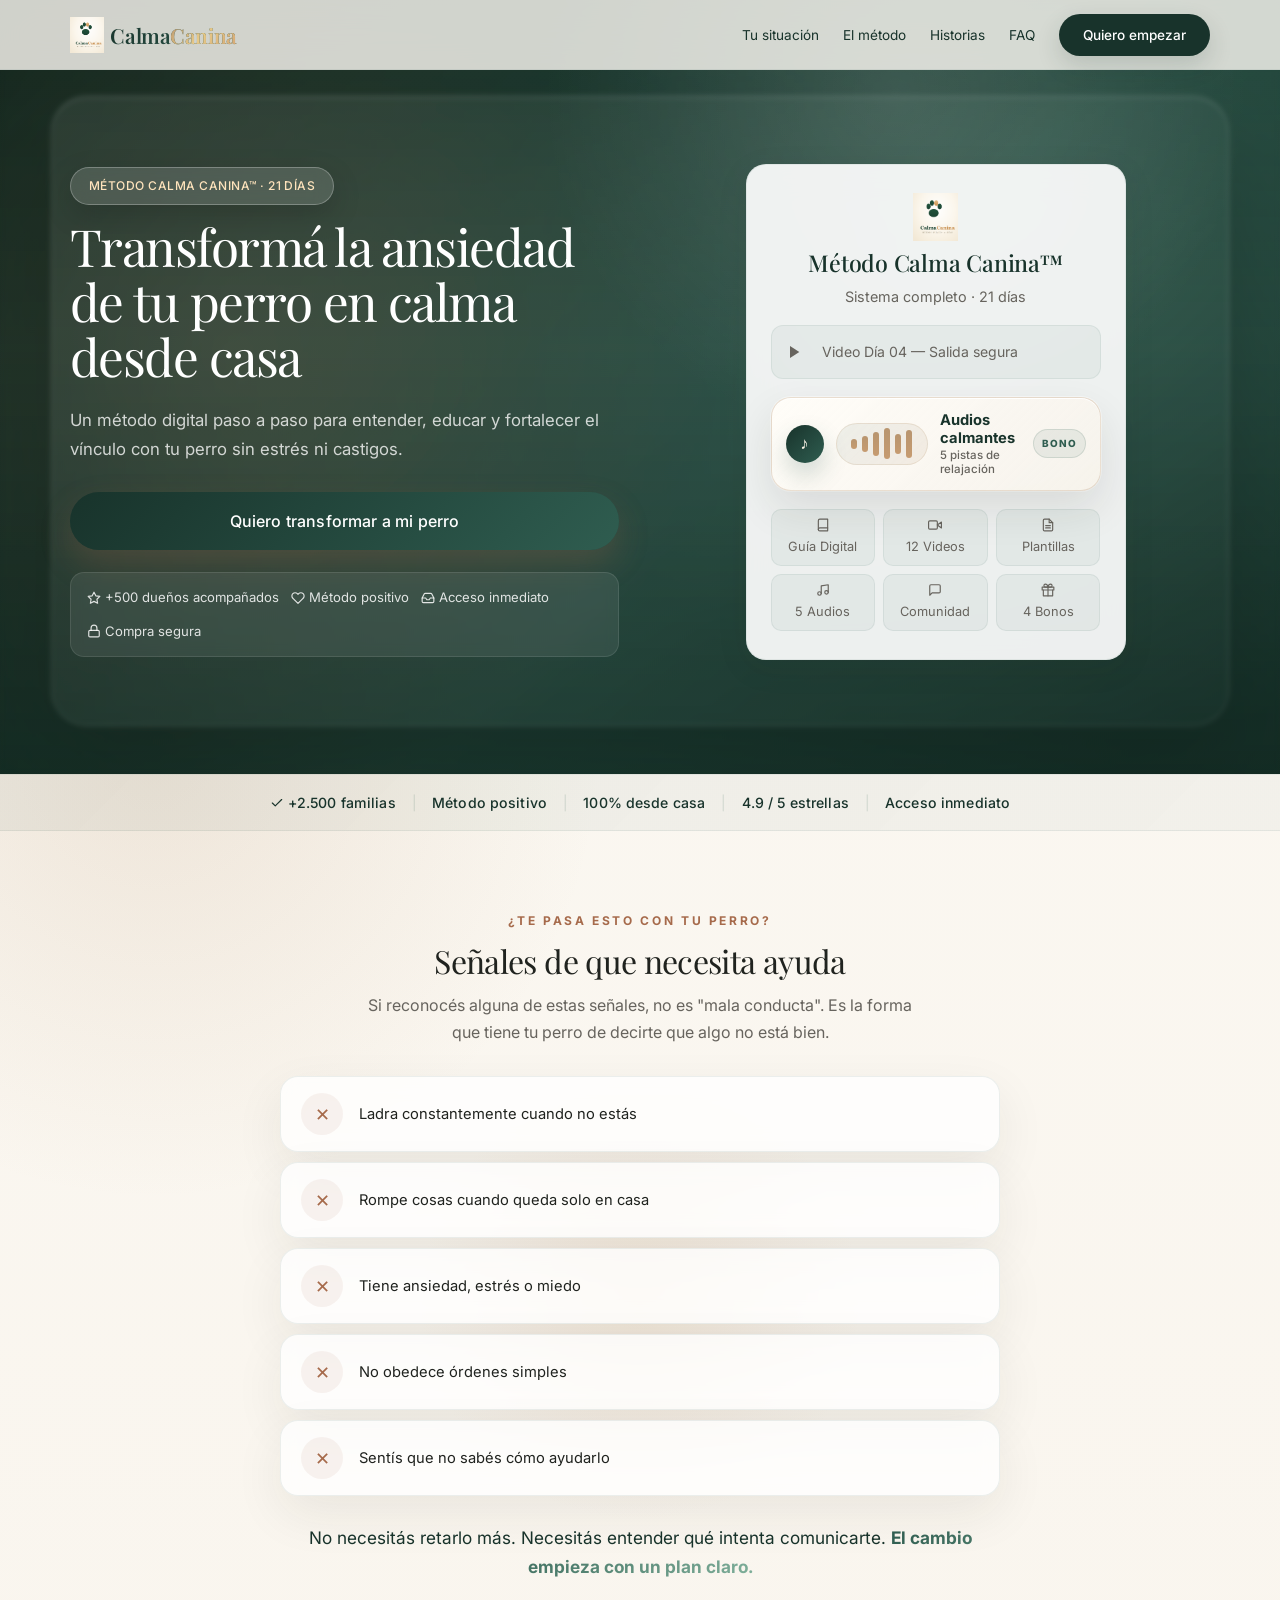
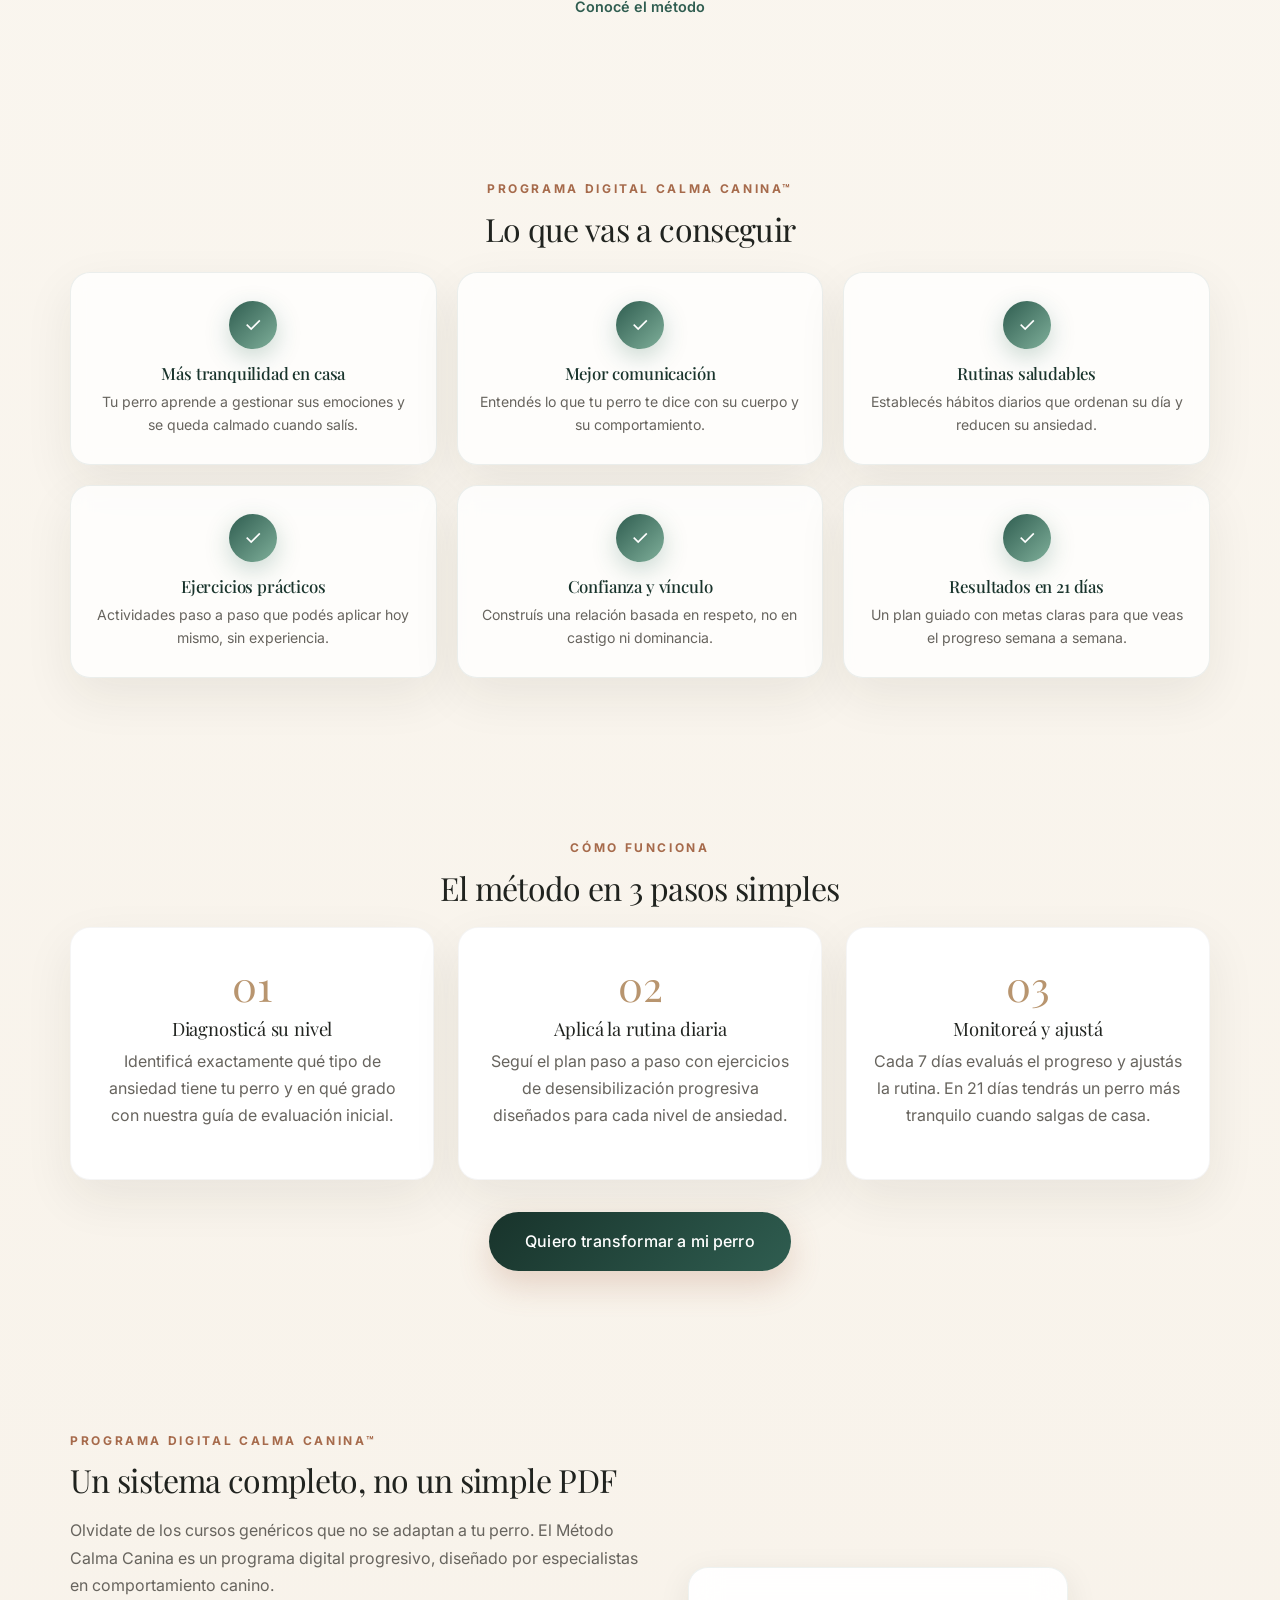
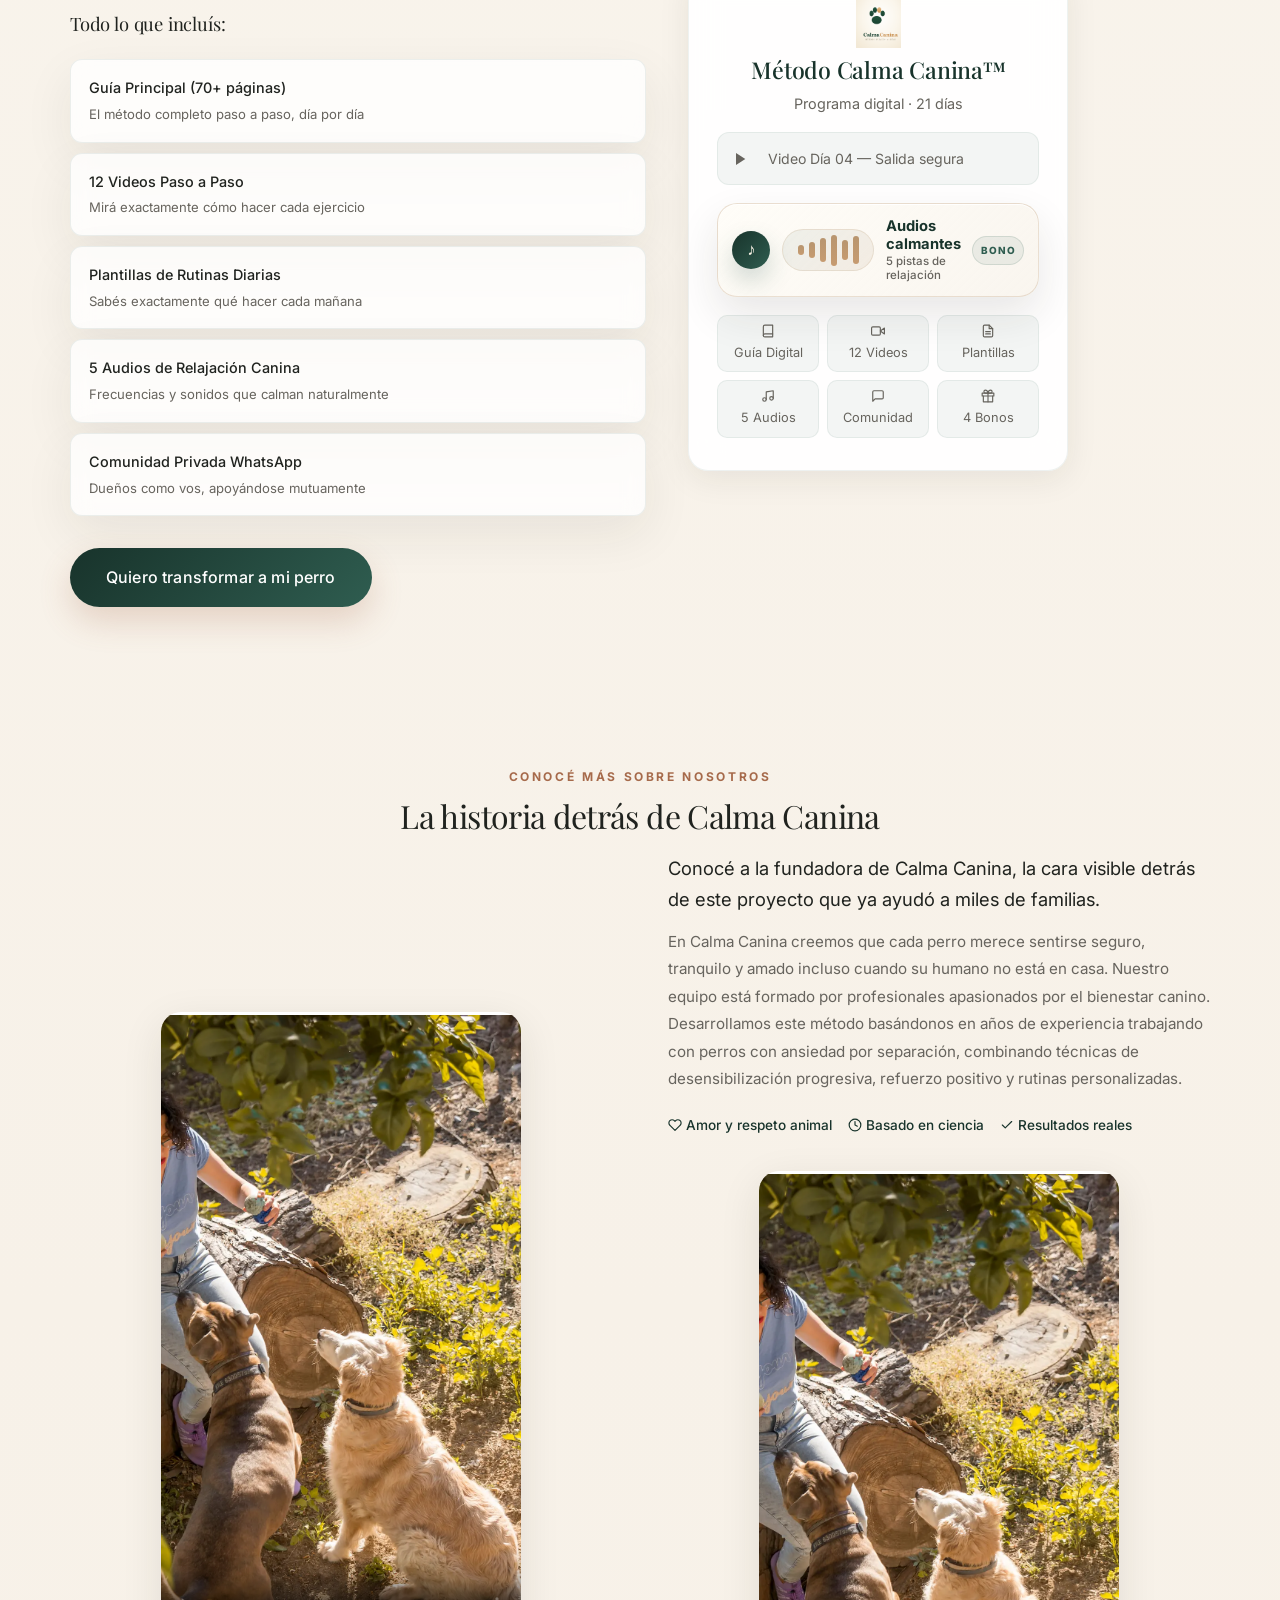
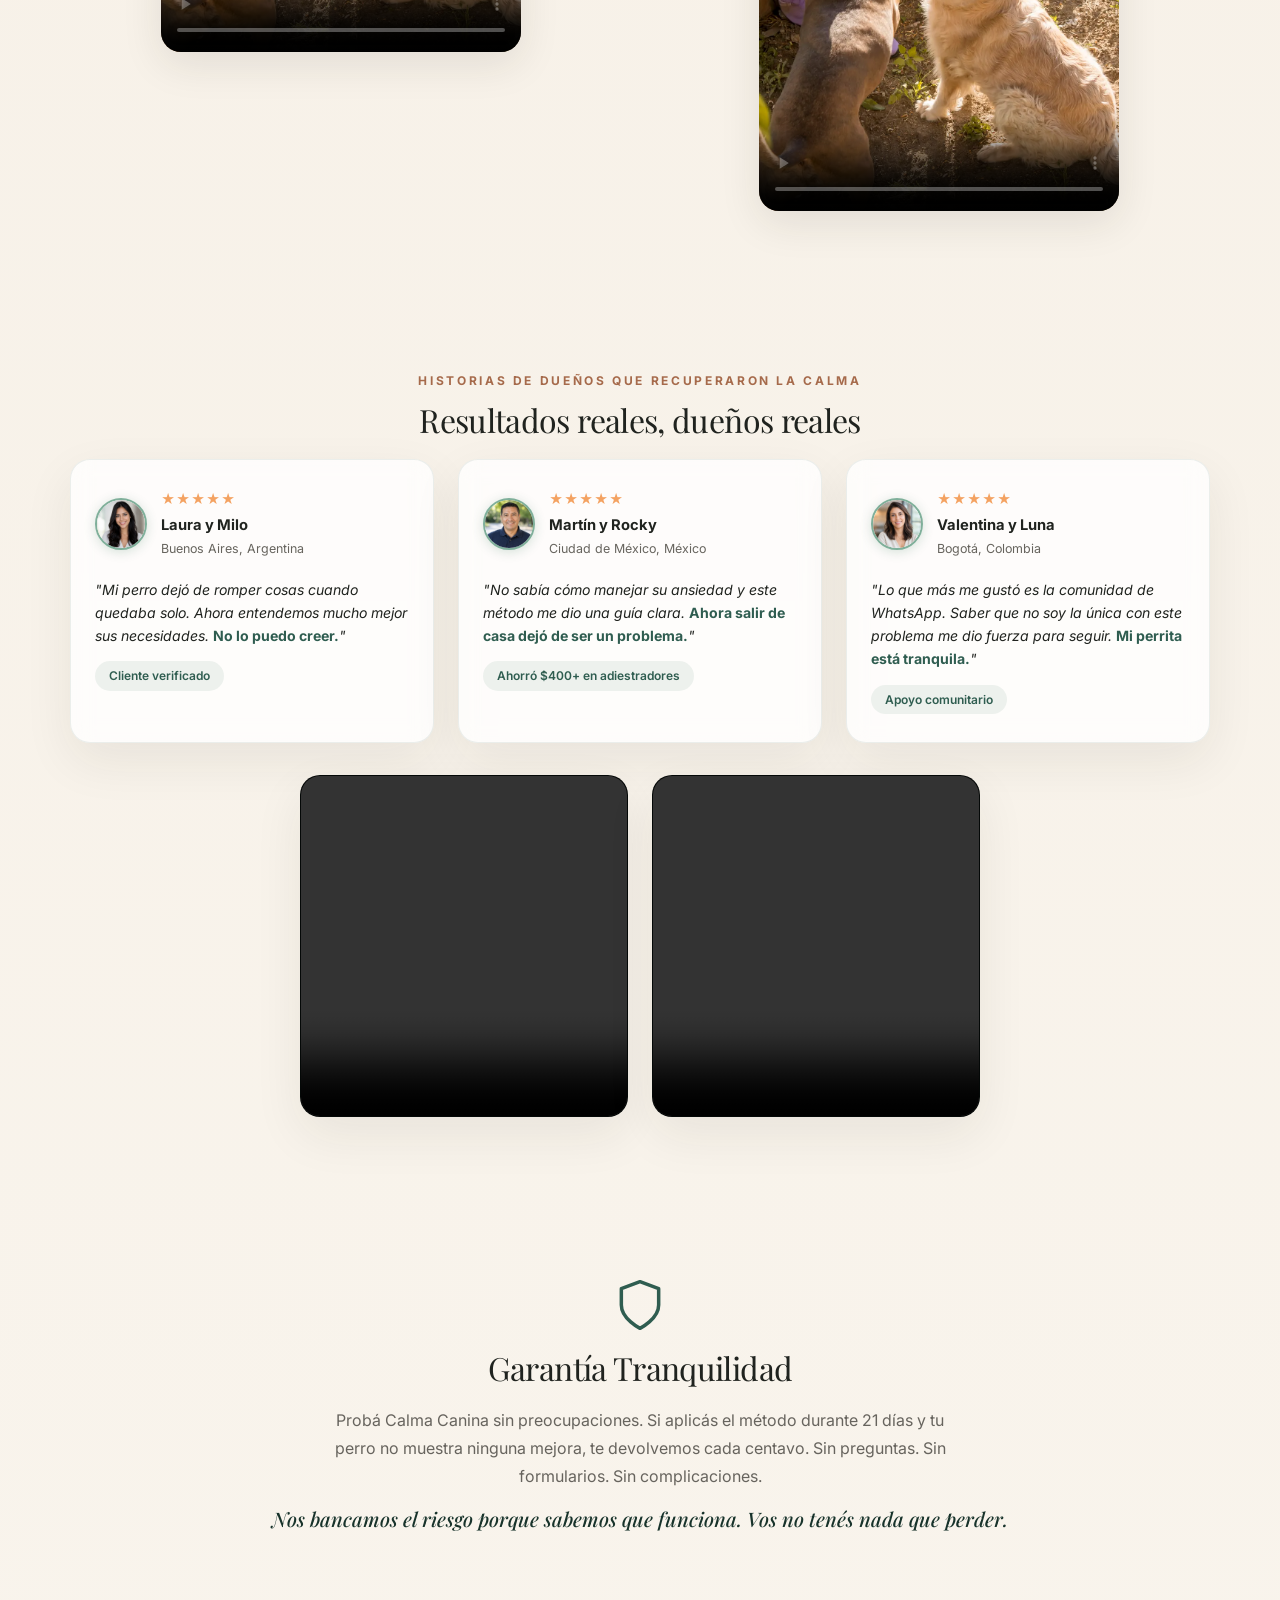
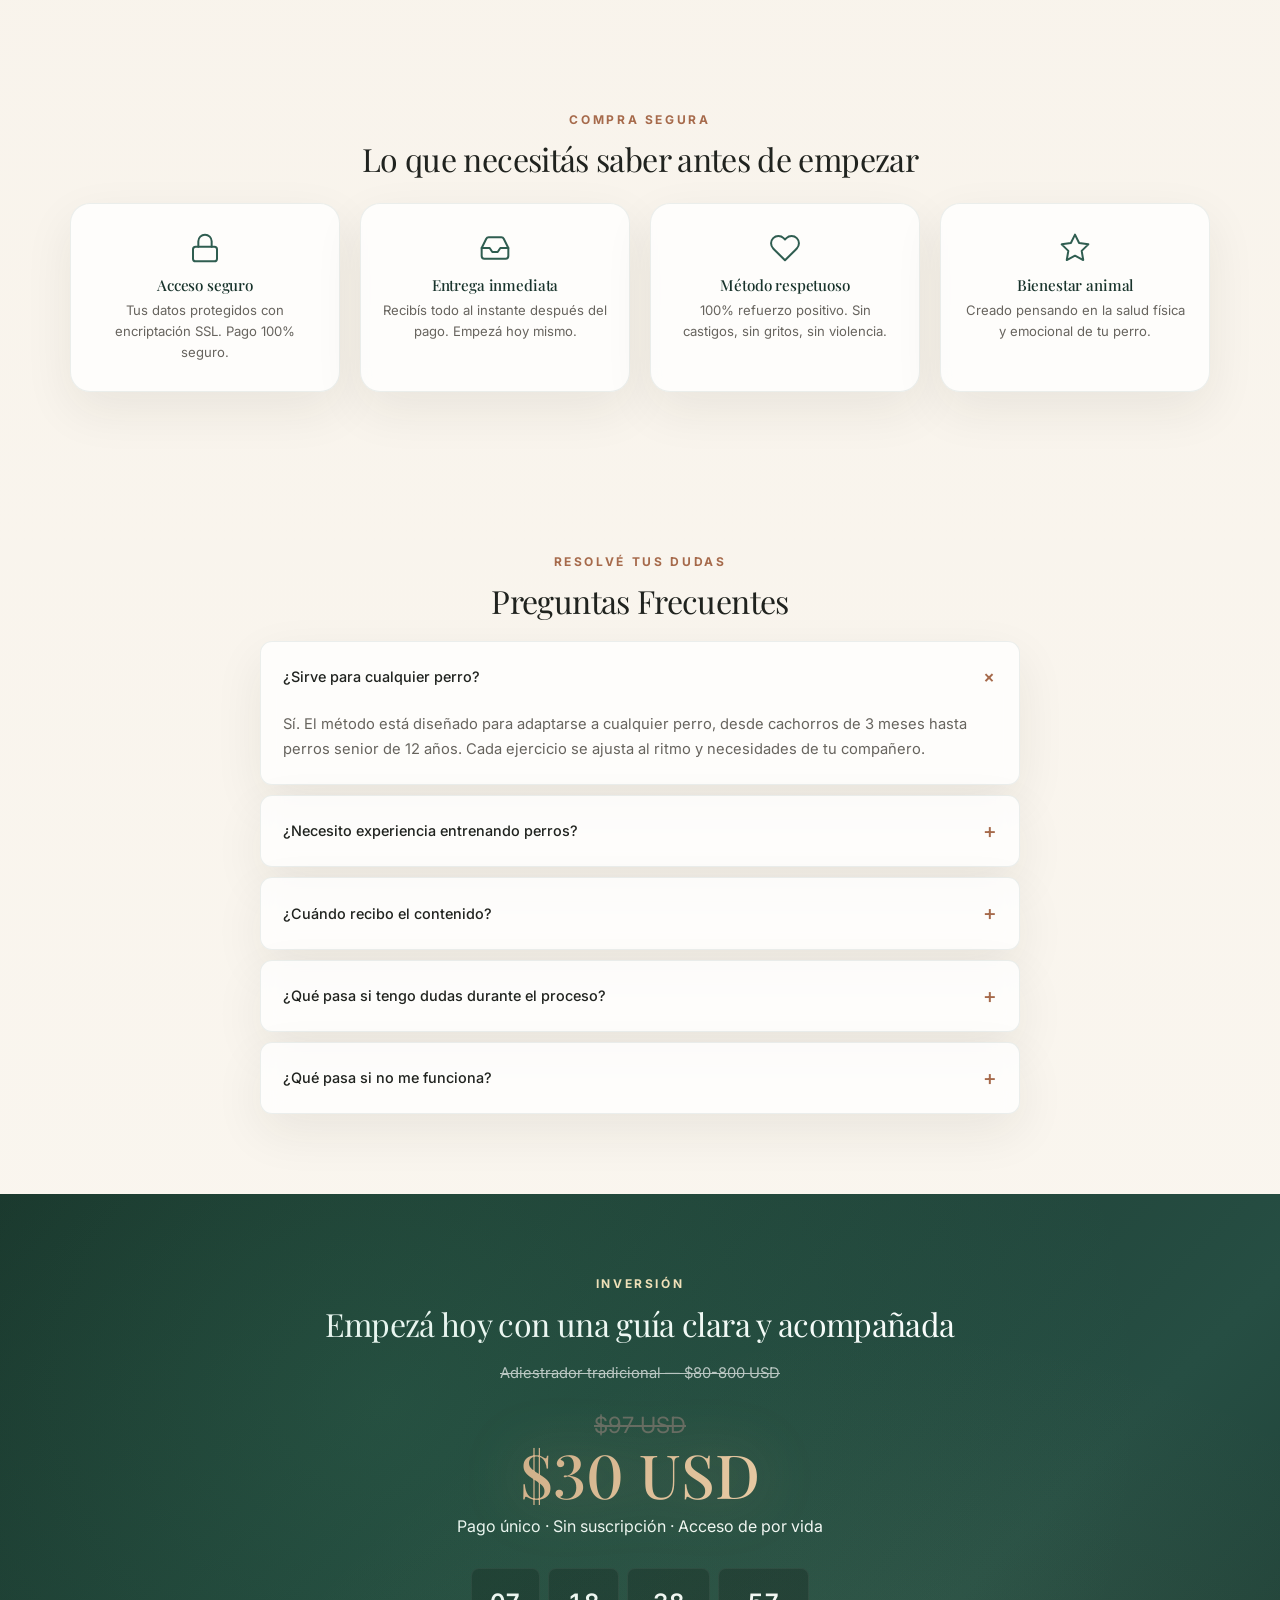
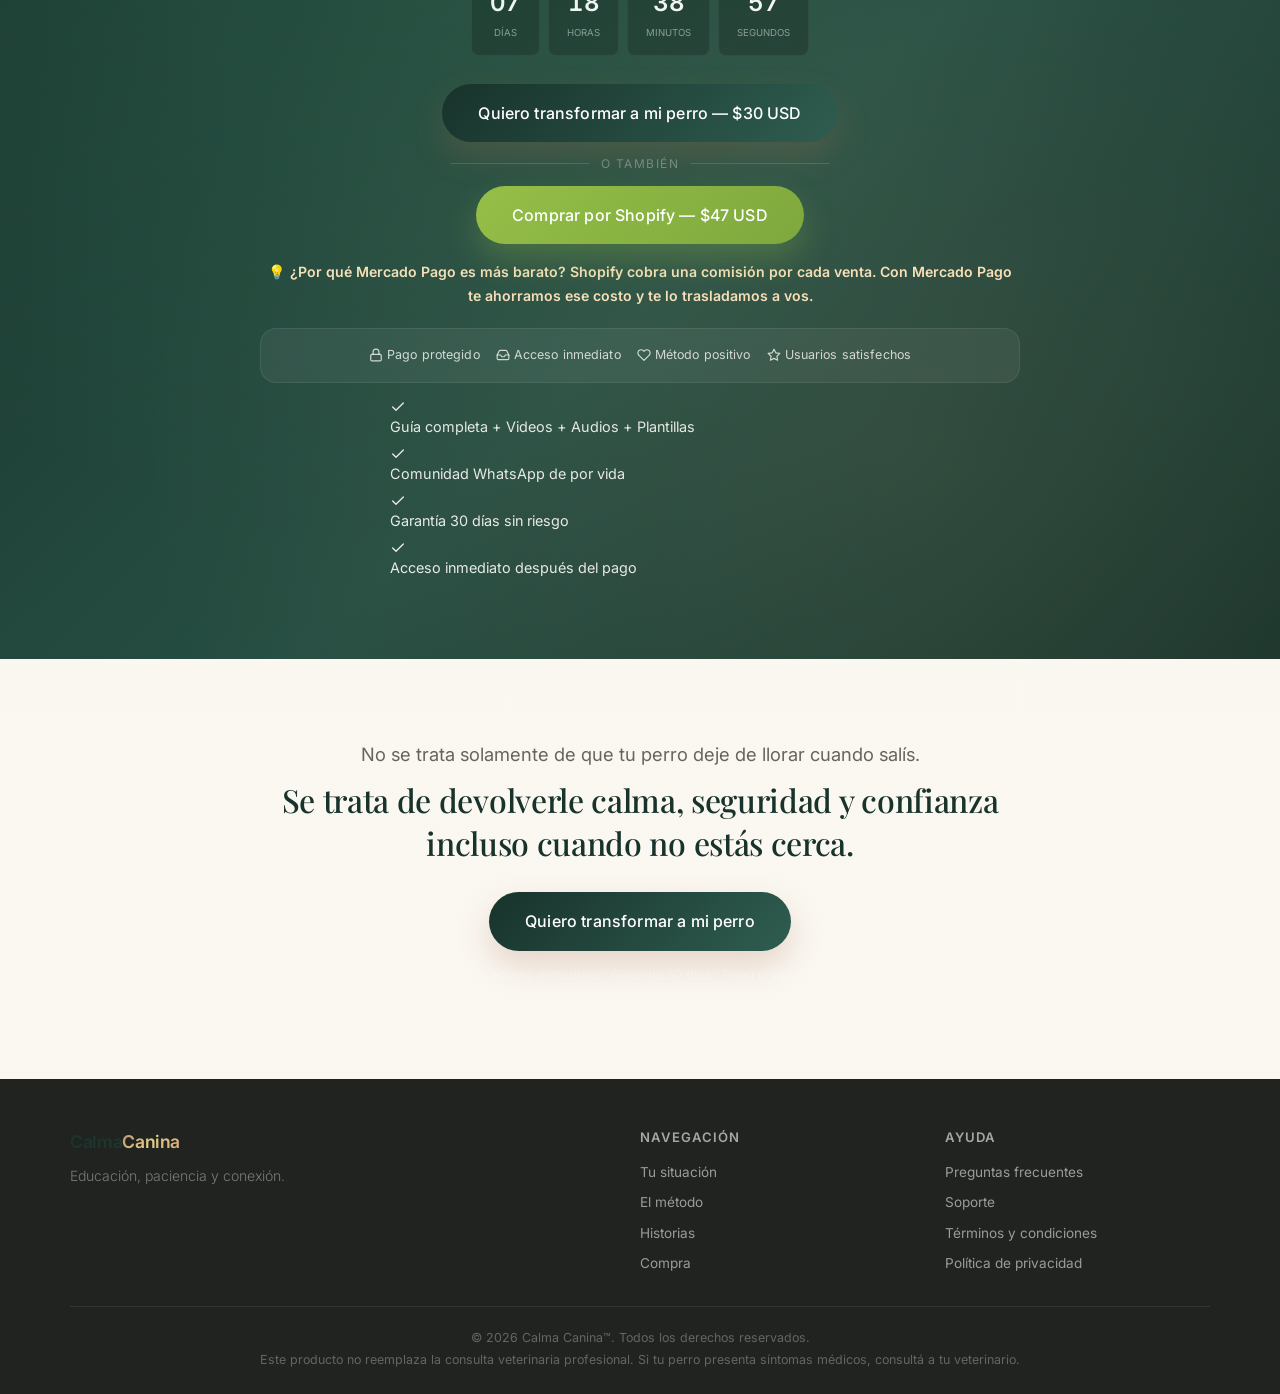
==== commit 7ab23477: "Close free-access leak on gracias.html, add GA4 funnel tracking gracias.html was a fully public stat" ====
--- a/index.html
+++ b/index.html
@@ -18,6 +18,21 @@
   <link href="https://fonts.googleapis.com/css2?family=Inter:wght@300;400;500;600;700&family=Playfair+Display:wght@400;500;600;700&display=swap" rel="stylesheet" />
   <link rel="preload" href="https://fonts.googleapis.com/css2?family=Inter:wght@300;400;500;600;700&family=Playfair+Display:wght@400;500;600;700&display=swap" as="style" />
   <link rel="stylesheet" href="styles.css?v=20260710-1200" />
+
+  <!-- ═══ GOOGLE ANALYTICS 4 ═══
+       PASO A PASO PARA ACTIVARLO (2 minutos):
+       1) Entrá a https://analytics.google.com con tu cuenta de Google.
+       2) Creá una cuenta y una propiedad GA4 (te va a pedir el nombre del sitio y el país).
+       3) Te va a dar un "ID de medición" con formato G-XXXXXXXXXX.
+       4) Reemplazá las DOS apariciones de G-XXXXXXXXXX de acá abajo por ese ID.
+       Mientras diga G-XXXXXXXXXX, este script no manda datos a ningún lado (Google lo ignora). -->
+  <script async src="https://www.googletagmanager.com/gtag/js?id=G-XXXXXXXXXX"></script>
+  <script>
+    window.dataLayer = window.dataLayer || [];
+    function gtag(){dataLayer.push(arguments);}
+    gtag('js', new Date());
+    gtag('config', 'G-XXXXXXXXXX');
+  </script>
 
   <script type="application/ld+json">
     {
@@ -647,11 +662,32 @@
 
       // 4. Botones del modal
       document.getElementById("demo-complete").addEventListener("click", () => {
-        // Simular redirección con efecto de carga
-        document.getElementById("demo-complete").textContent = "⏳ Redirigiendo...";
+        // Simular "compra" sin navegar a la página real de acceso ni exponer
+        // sus links de descarga - el modo demo no debe filtrar el producto real.
+        document.getElementById("demo-complete").textContent = "⏳ Procesando...";
         document.getElementById("demo-complete").disabled = true;
         setTimeout(() => {
-          window.location.href = "gracias.html?demo=1";
+          modal.innerHTML = `
+            <div style="font-size:2.4rem;margin-bottom:8px;">✅</div>
+            <h2 style="font-family:'Playfair Display',serif;font-size:1.4rem;color:#18332B;margin-bottom:6px;font-weight:500;">
+              ¡Compra demo completada!
+            </h2>
+            <p style="color:#67645E;font-size:.9rem;margin-bottom:20px;line-height:1.6;">
+              En una compra real, acá recibirías acceso inmediato a la guía, los audios, el calendario y la comunidad de WhatsApp, más un email con los mismos links.
+            </p>
+            <button id="demo-close" style="
+              padding: 14px 28px; border-radius: 50px; border: none;
+              background: linear-gradient(135deg,#18332B,#2F5D50);
+              color: white; font-size: .95rem; font-weight: 600; cursor: pointer;
+              transition: all .2s; box-shadow: 0 14px 32px rgba(47,93,80,.24);
+            " onmouseover="this.style.transform='translateY(-2px)'" onmouseout="this.style.transform='none'">
+              Volver a la página
+            </button>
+          `;
+          document.getElementById("demo-close").addEventListener("click", () => {
+            overlay.style.display = "none";
+            document.body.style.overflow = "";
+          });
         }, 1200);
       });
 
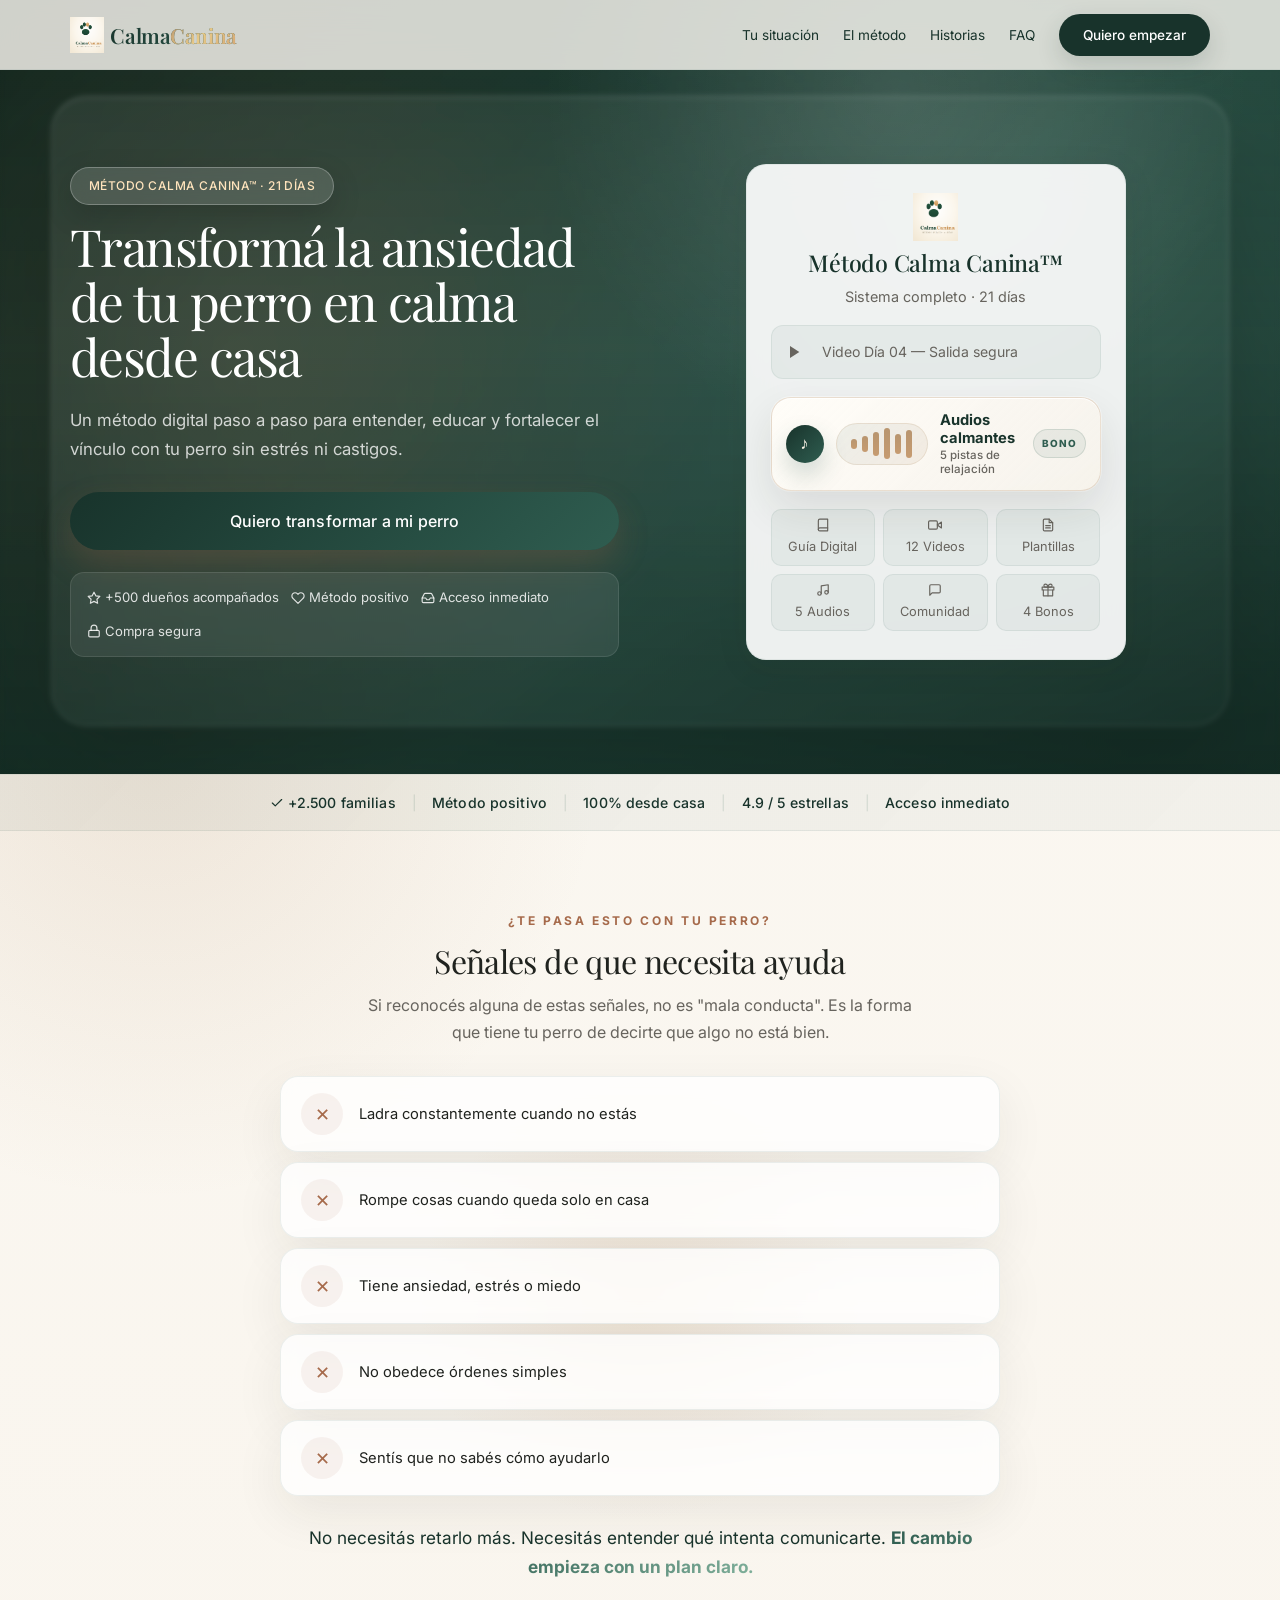
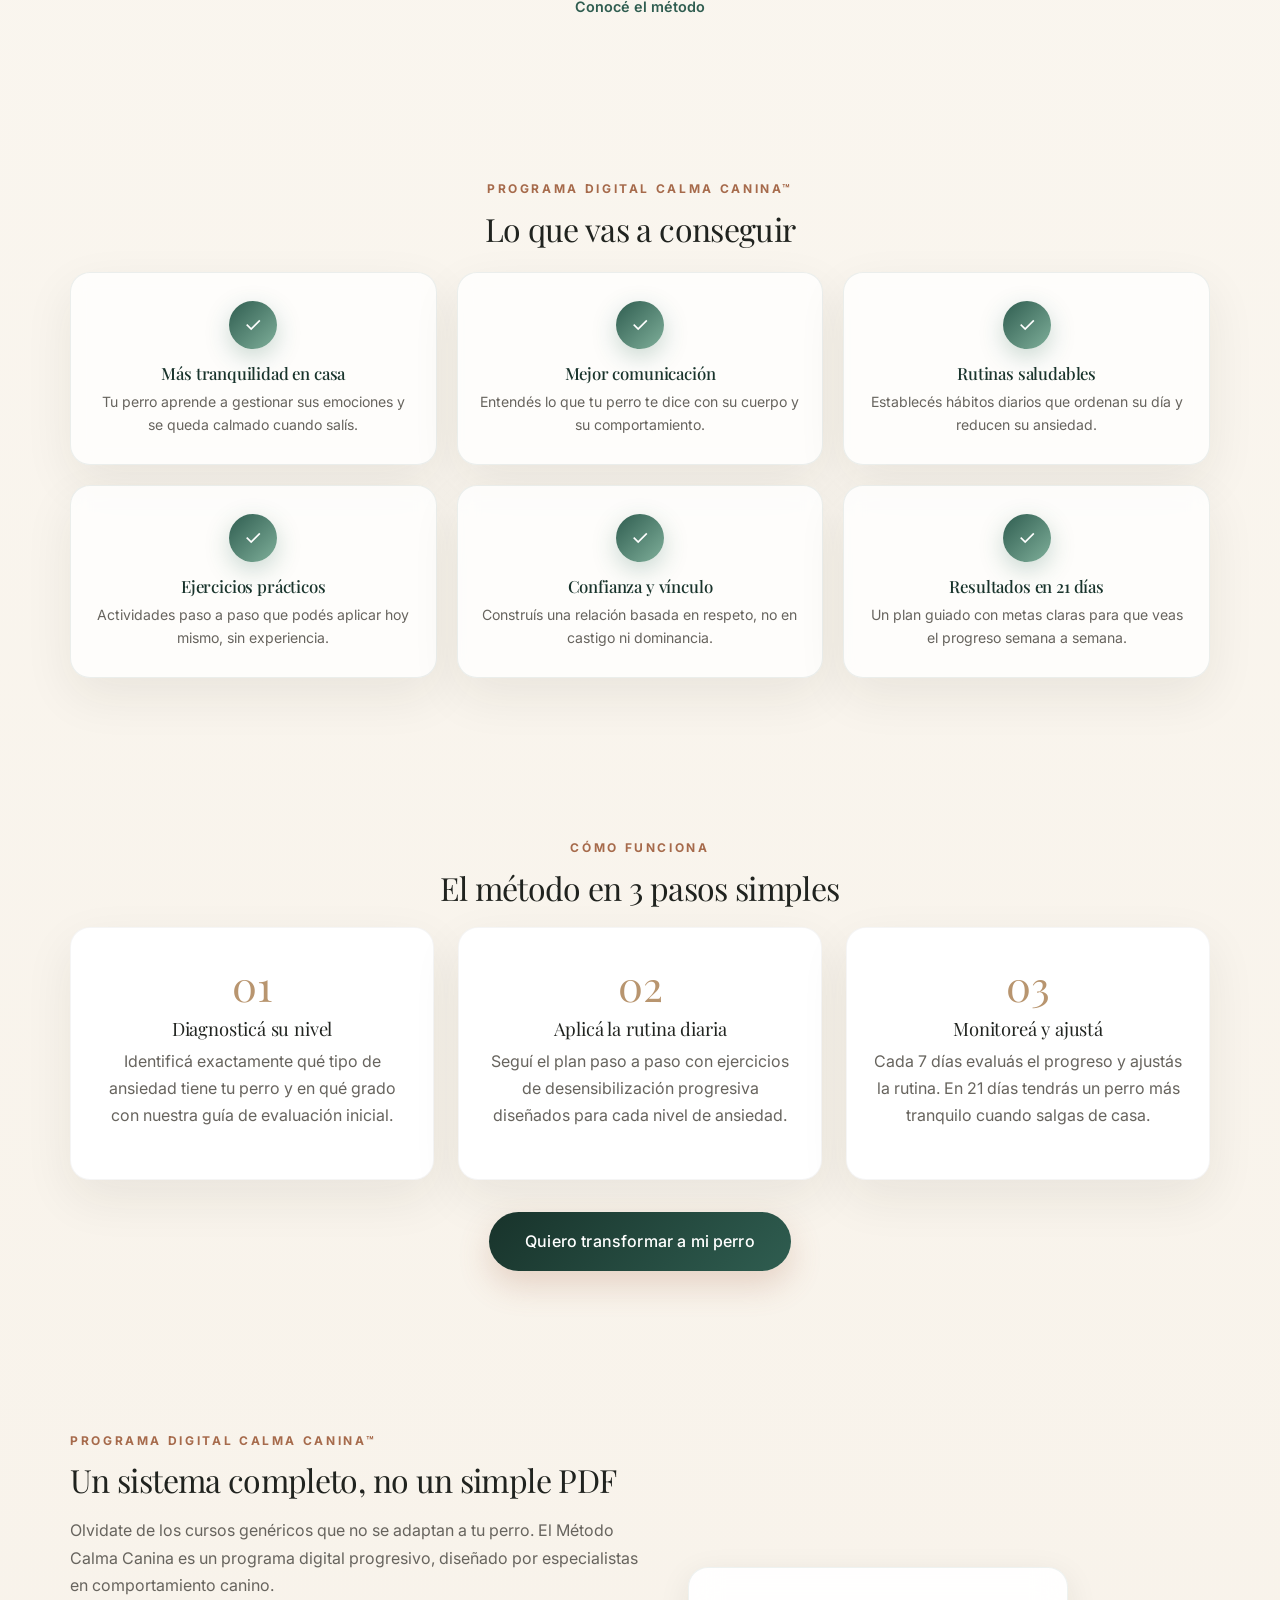
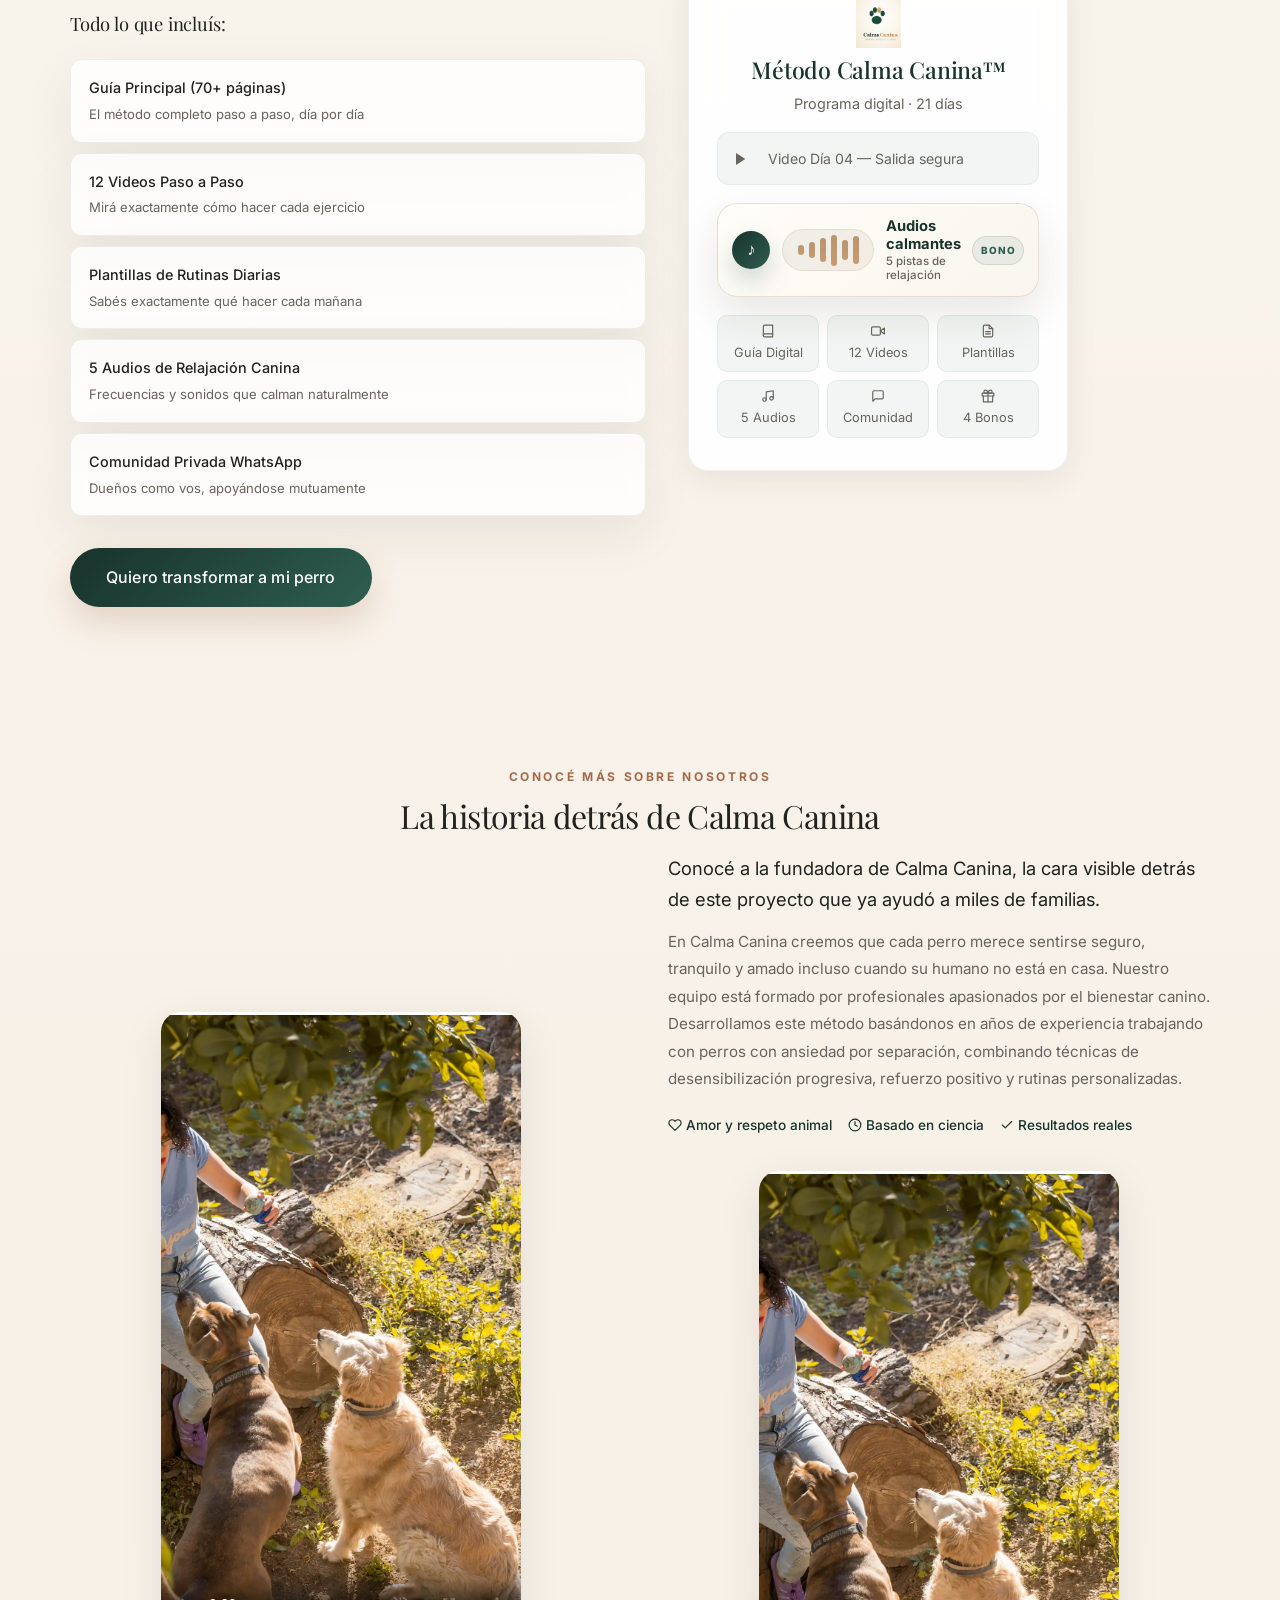
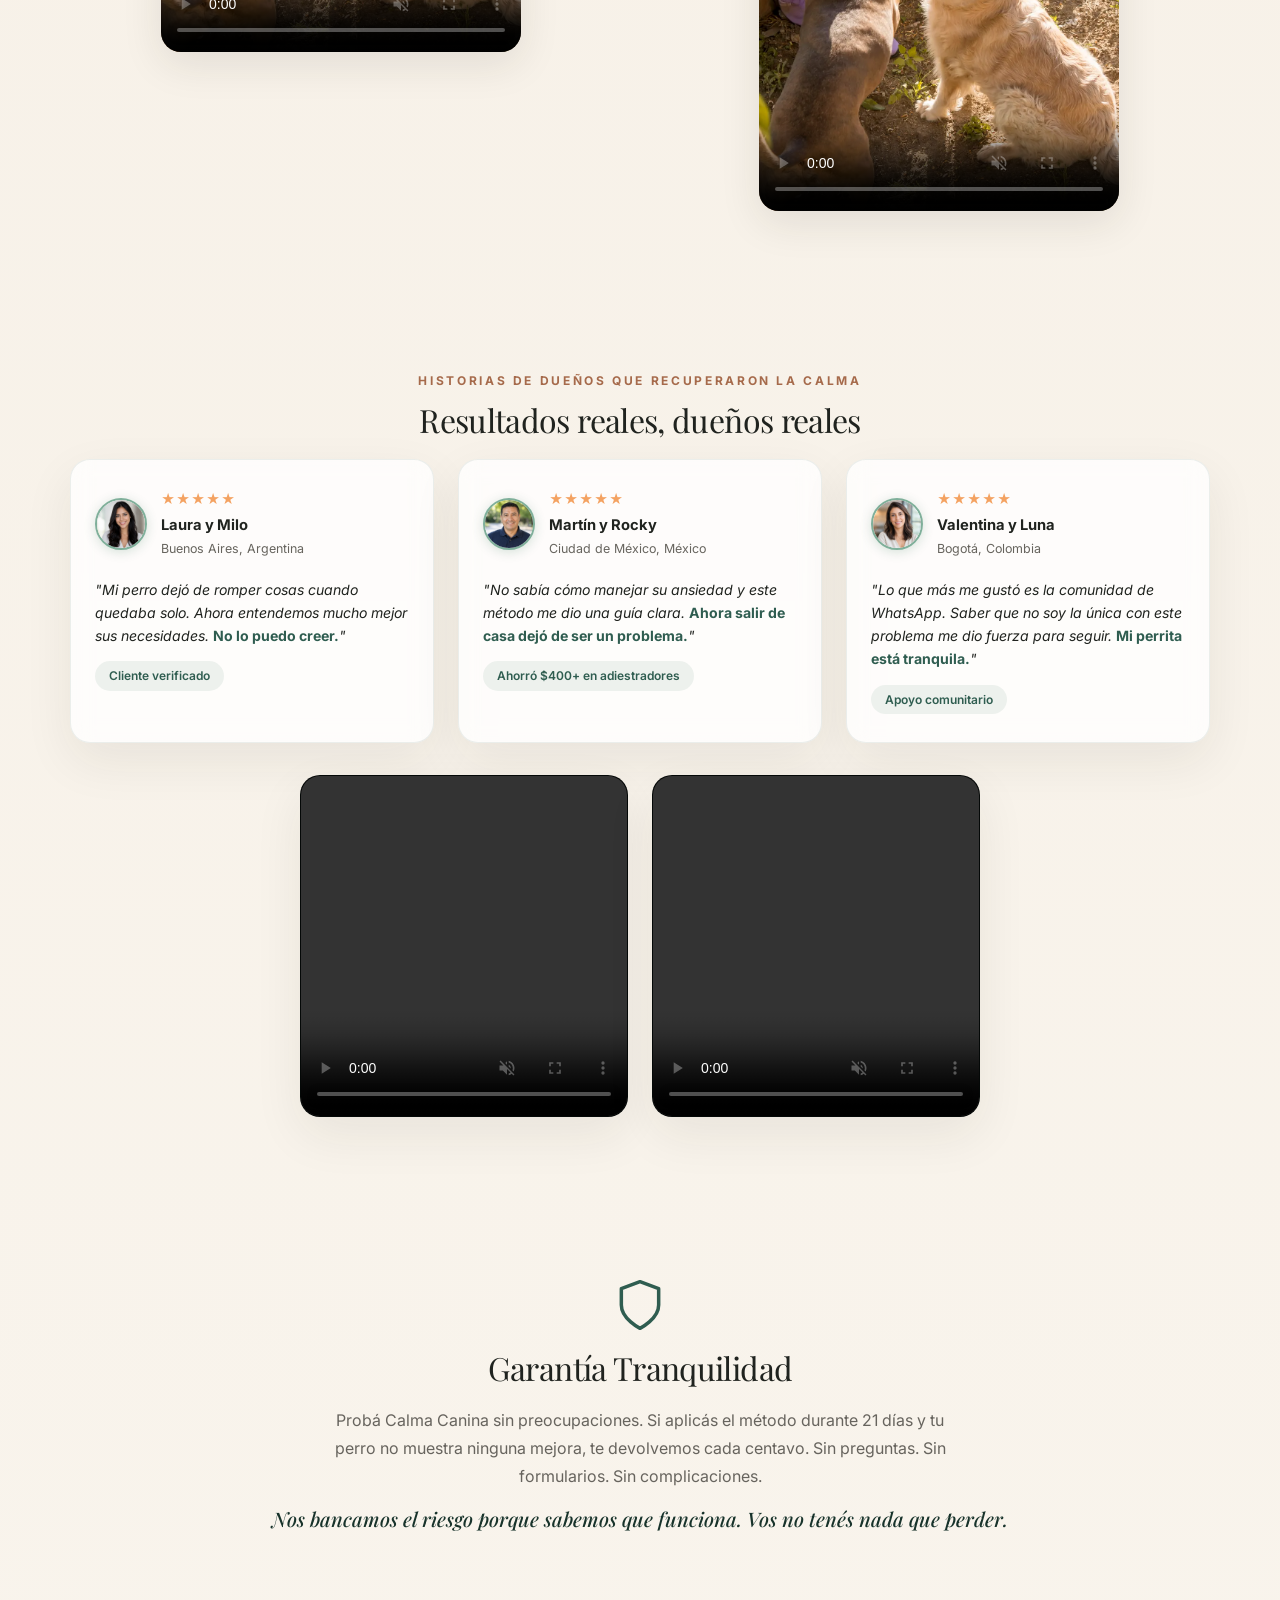
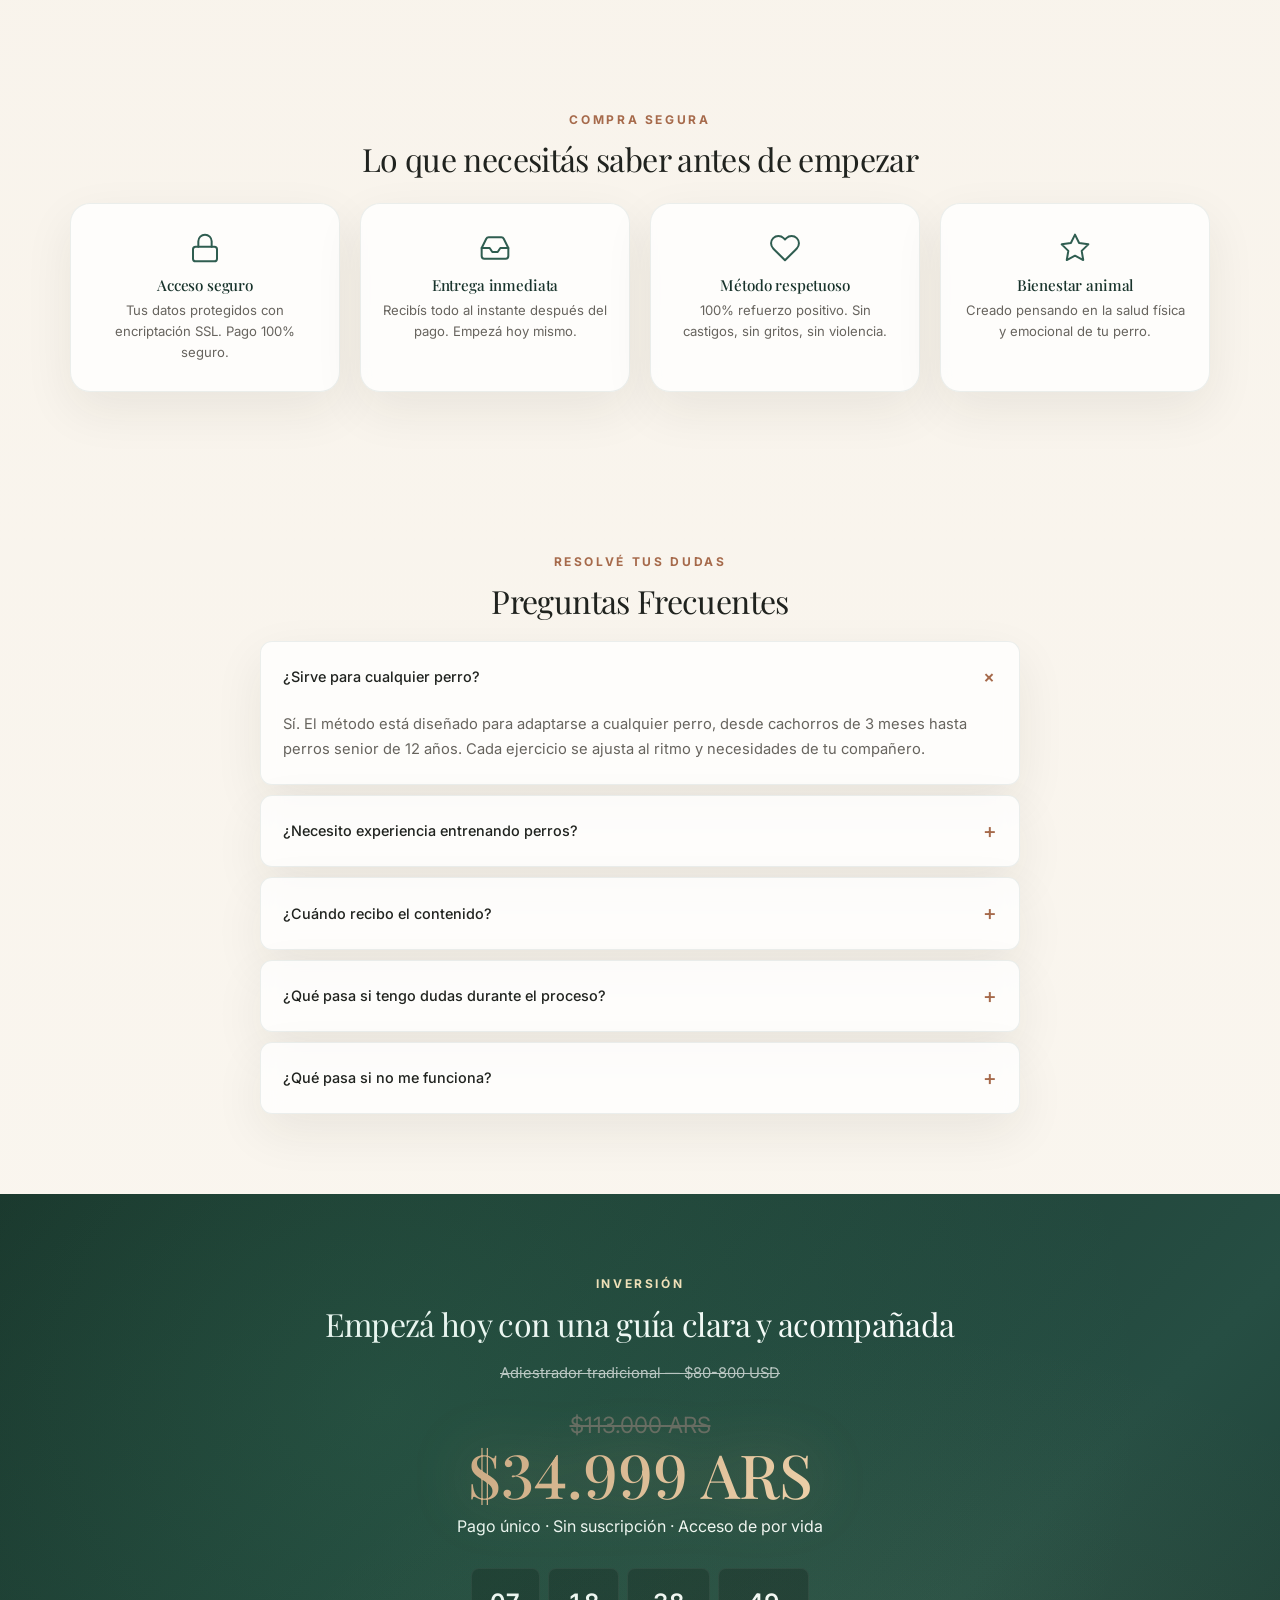
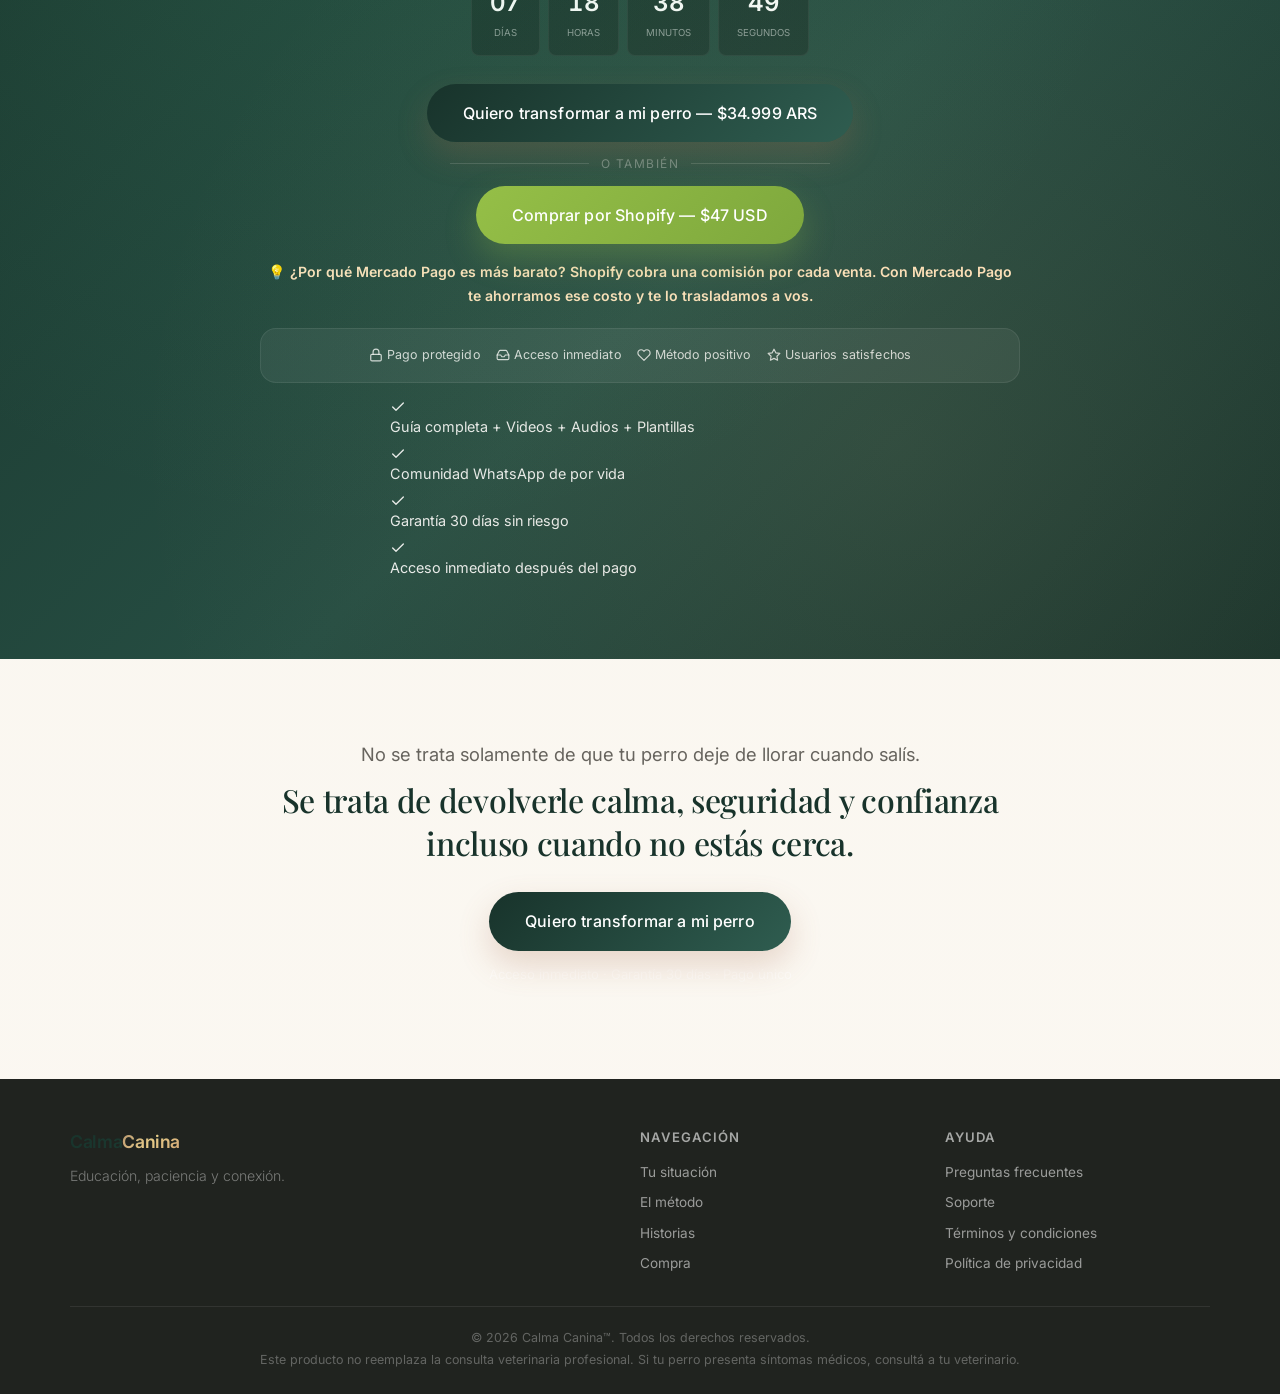
==== commit bf850c91: "Fix Mercado Pago price to match real checkout amount (likely top conversion killer) Landing page adv" ====
--- a/index.html
+++ b/index.html
@@ -44,8 +44,8 @@
       "brand": { "@type": "Brand", "name": "Calma Canina" },
       "offers": {
         "@type": "Offer",
-        "price": "30",
-        "priceCurrency": "USD",
+        "price": "34999",
+        "priceCurrency": "ARS",
         "availability": "https://schema.org/InStock",
         "priceValidUntil": "2027-12-31",
         "url": "https://calmacanina.com"
@@ -474,8 +474,8 @@
         <h2 class="text-white">Empezá hoy con una guía clara y acompañada</h2>
         <p class="text-white price-compare-line"><del>Adiestrador tradicional — $80-800 USD</del></p>
         <div class="price-block">
-          <p class="old-price"><del>$97 USD</del></p>
-          <p class="price">$30 USD</p>
+          <p class="old-price"><del>$113.000 ARS</del></p>
+          <p class="price">$34.999 ARS</p>
           <p class="text-white">Pago único · Sin suscripción · Acceso de por vida</p>
         </div>
         <div class="countdown" id="countdown">
@@ -485,7 +485,7 @@
           <div class="countdown-item"><span class="countdown-num" id="cd-seconds">00</span><span class="countdown-label">Segundos</span></div>
         </div>
         <div class="payment-options">
-          <a class="btn btn-accent checkout-link pulse-cta" href="https://mpago.li/13CBR7U" target="_blank" rel="noopener" data-checkout-link>Quiero transformar a mi perro — $30 USD</a>
+          <a class="btn btn-accent checkout-link pulse-cta" href="https://mpago.li/13CBR7U" target="_blank" rel="noopener" data-checkout-link>Quiero transformar a mi perro — $34.999 ARS</a>
           <div class="payment-divider">o también</div>
           <a class="btn btn-shopify" href="https://ebooksaudiolibros.myshopify.com/" target="_blank" rel="noopener" data-shopify-link>Comprar por Shopify — $47 USD</a>
         </div>
@@ -548,7 +548,7 @@
 
   <!-- ═══ STICKY MOBILE CTA ═══ -->
   <div class="sticky-cta-mobile" id="sticky-cta-mobile">
-    <a href="https://mpago.li/13CBR7U" class="btn btn-accent checkout-link" target="_blank" rel="noopener" data-checkout-link>Quiero transformar a mi perro — $30 USD</a>
+    <a href="https://mpago.li/13CBR7U" class="btn btn-accent checkout-link" target="_blank" rel="noopener" data-checkout-link>Quiero transformar a mi perro — $34.999 ARS</a>
   </div>
 
   <!-- ═══ SCROLL TO TOP ═══ -->
@@ -617,7 +617,7 @@
         <div style="background:#f3eee5;border-radius:12px;padding:16px;margin-bottom:20px;text-align:left;">
           <div style="display:flex;justify-content:space-between;font-size:.85rem;margin-bottom:8px;">
             <span style="color:#20231F;">Método Calma Canina™ (Mercado Pago)</span>
-            <span style="color:#18332B;font-weight:600;">$30 USD</span>
+            <span style="color:#18332B;font-weight:600;">$34.999 ARS</span>
           </div>
           <div style="display:flex;justify-content:space-between;font-size:.85rem;margin-bottom:8px;">
             <span style="color:#20231F;">Método Calma Canina™ (Shopify)</span>
@@ -625,7 +625,7 @@
           </div>
           <div style="border-top:1px solid rgba(0,0,0,.12);padding-top:8px;display:flex;justify-content:space-between;font-size:.9rem;">
             <span style="color:#20231F;font-weight:600;">Total</span>
-            <span style="color:#A66A4B;font-weight:700;">$0 USD (Demo)</span>
+            <span style="color:#A66A4B;font-weight:700;">$0 (Demo)</span>
           </div>
         </div>
         <div style="display:flex;flex-direction:column;gap:10px;">
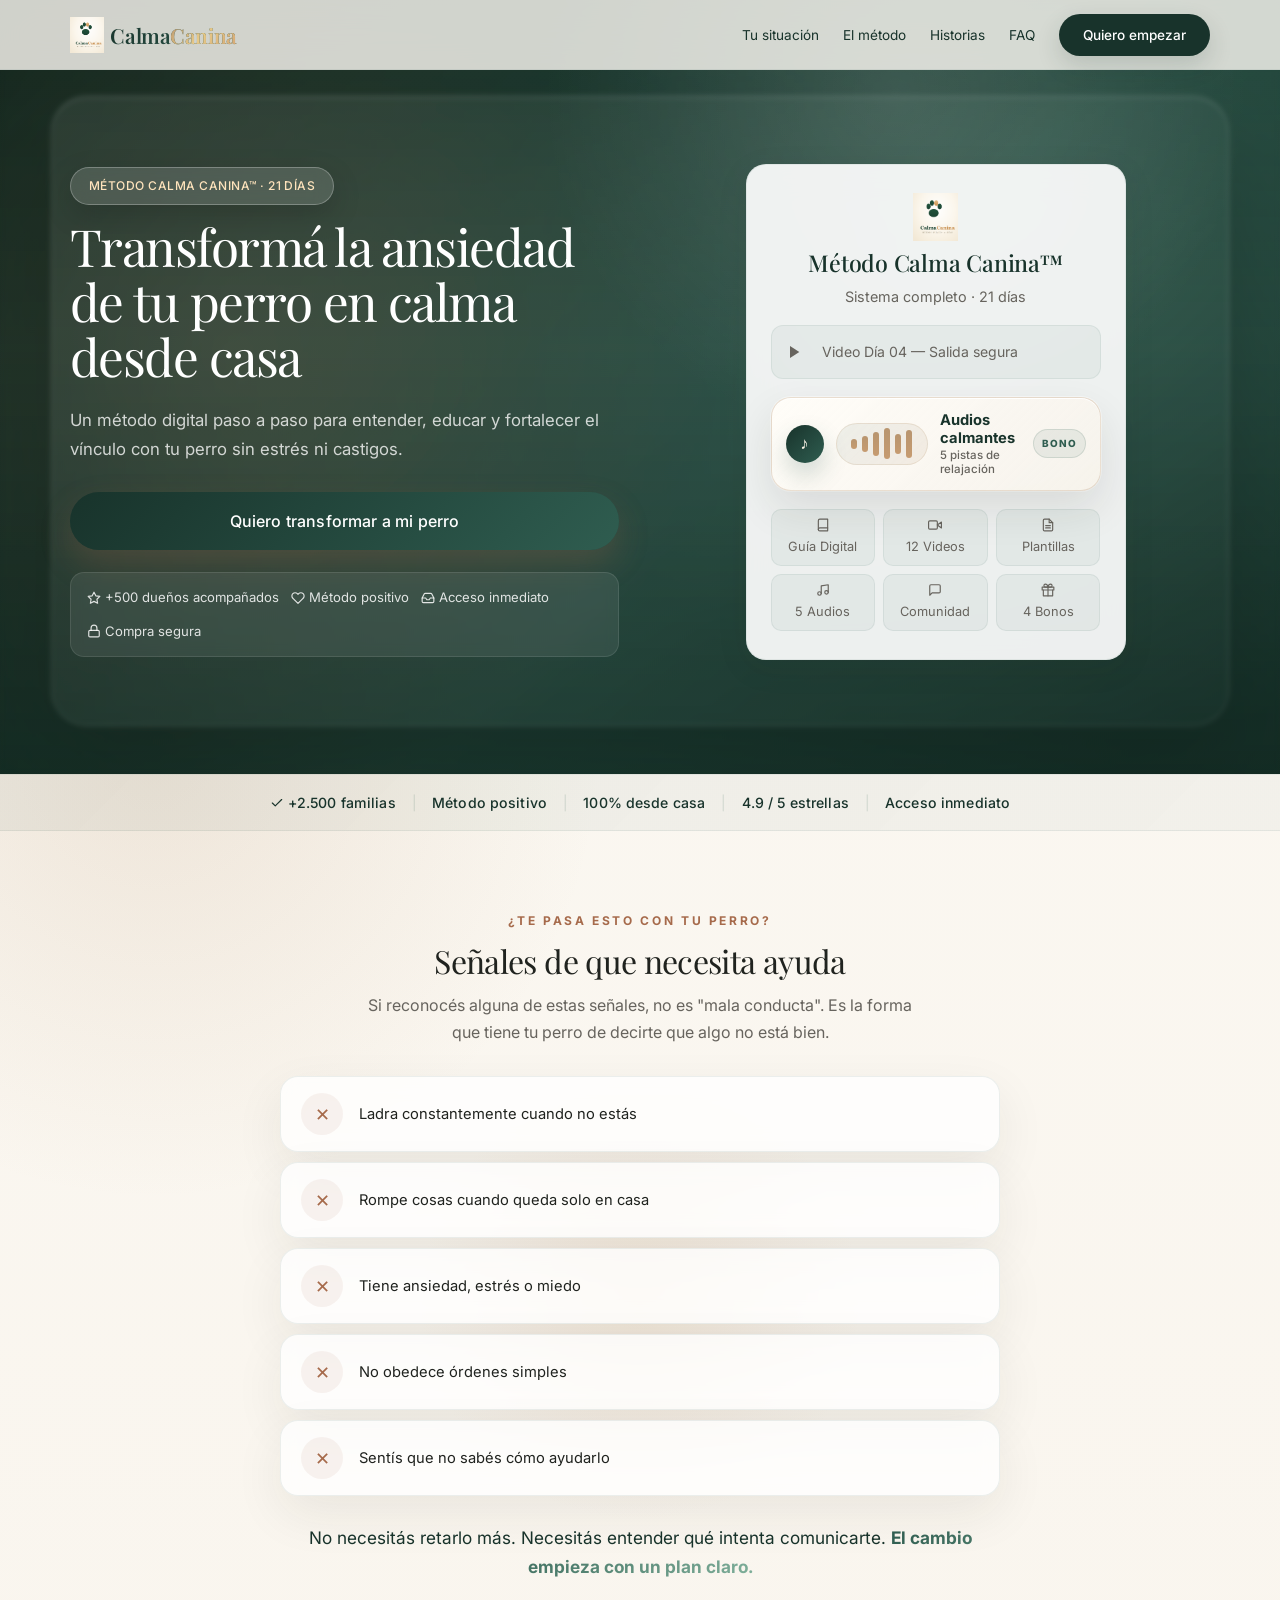
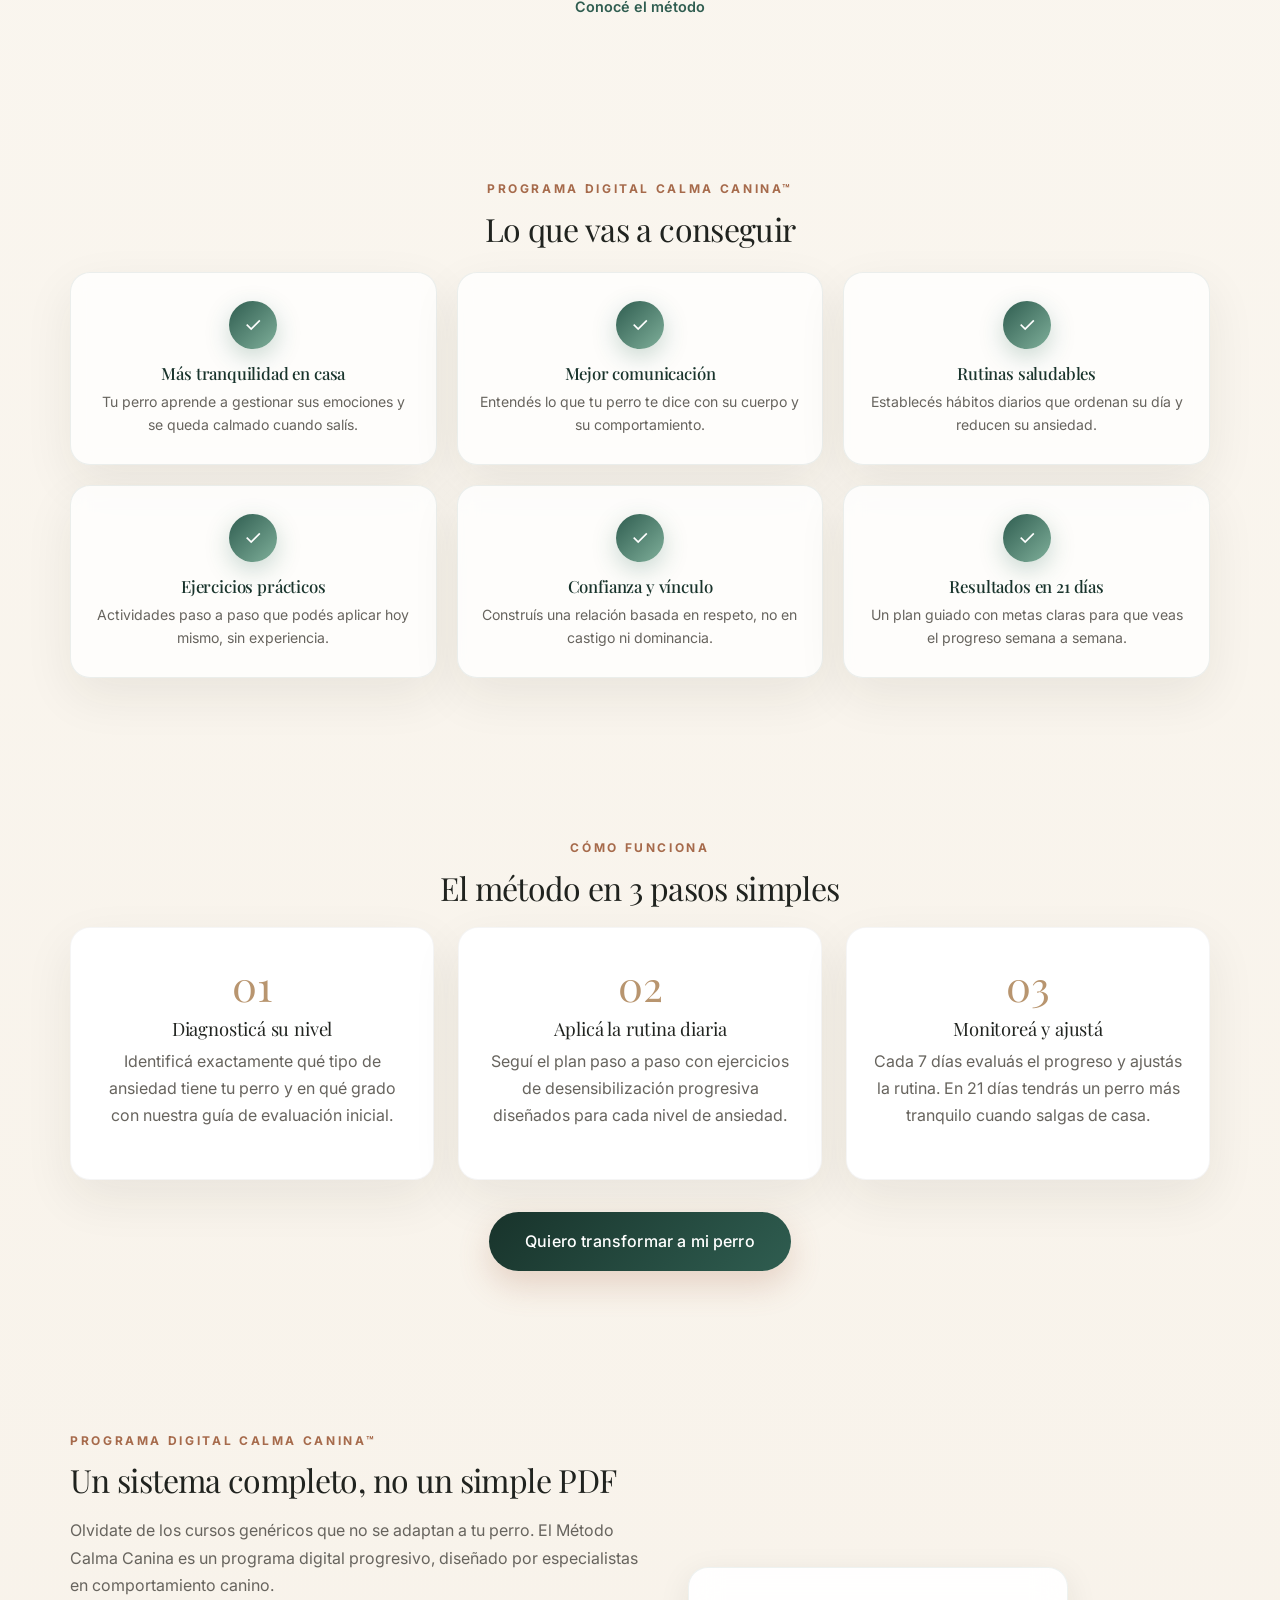
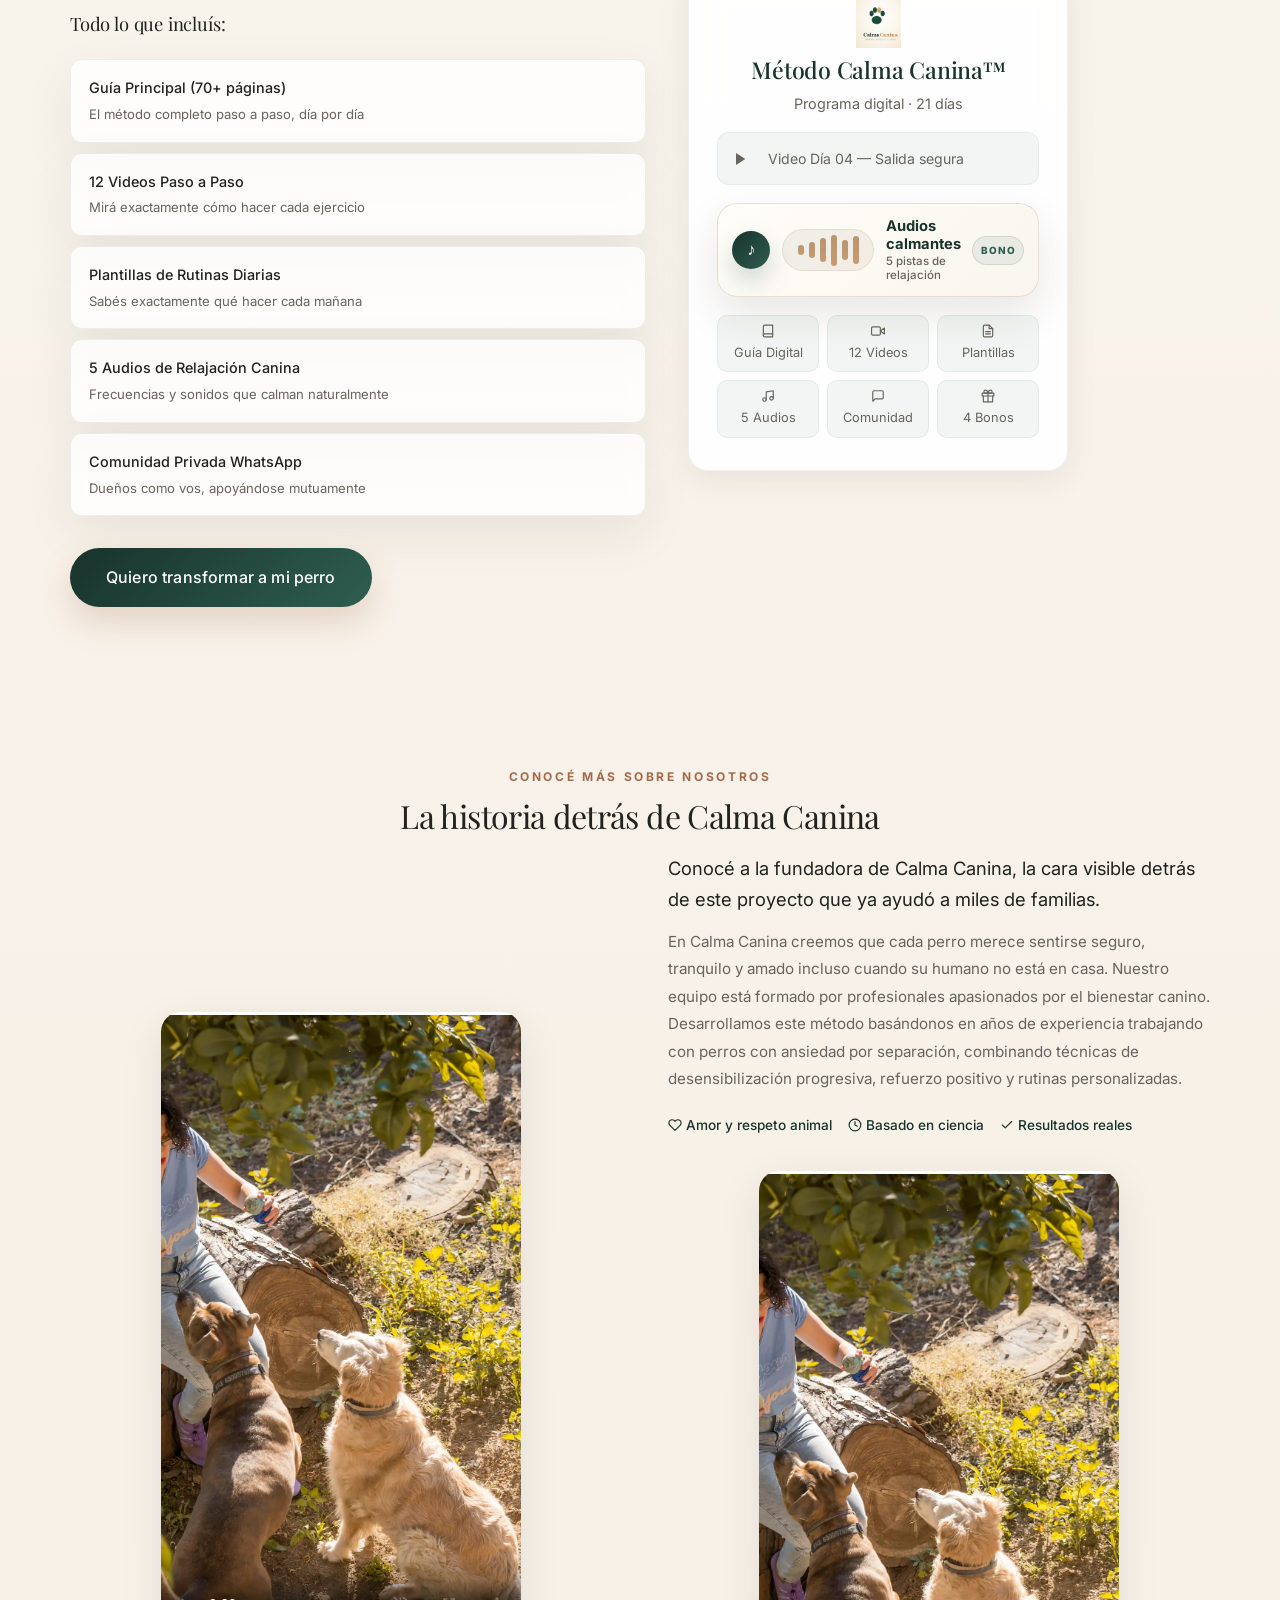
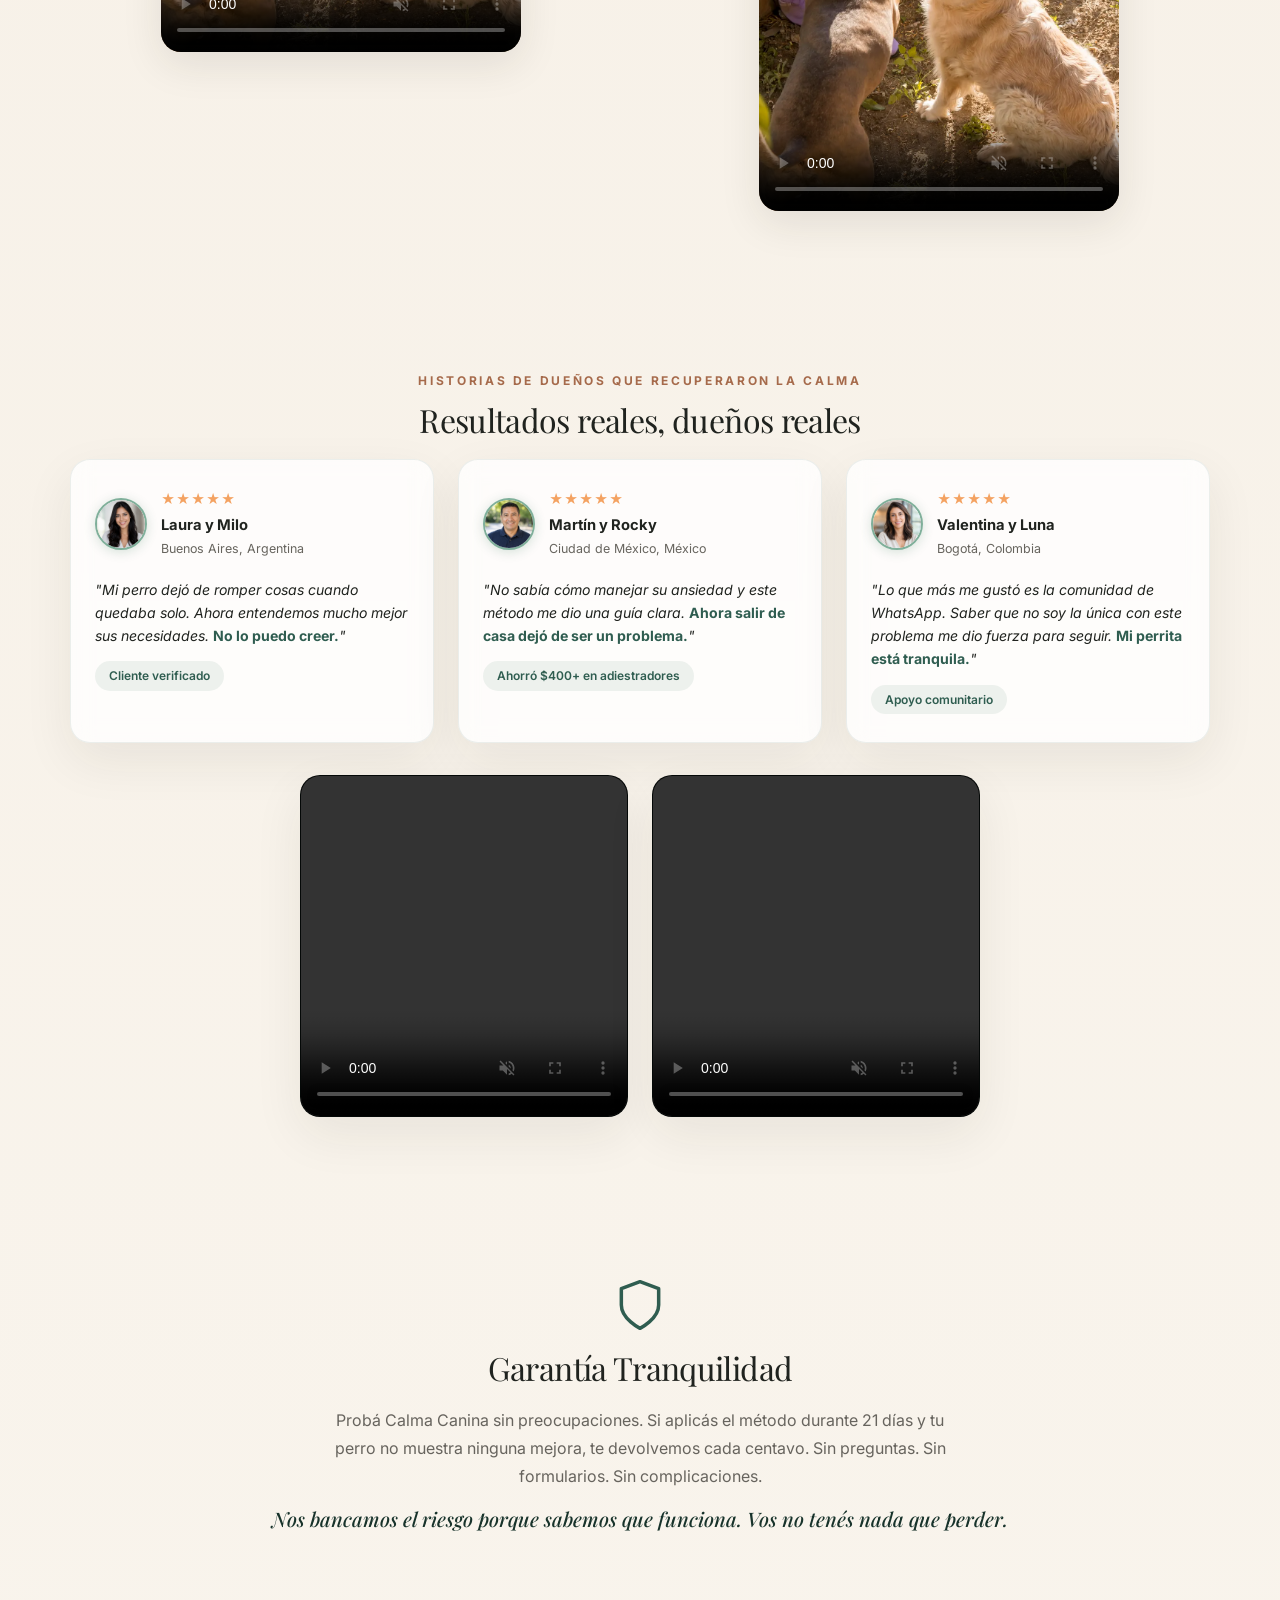
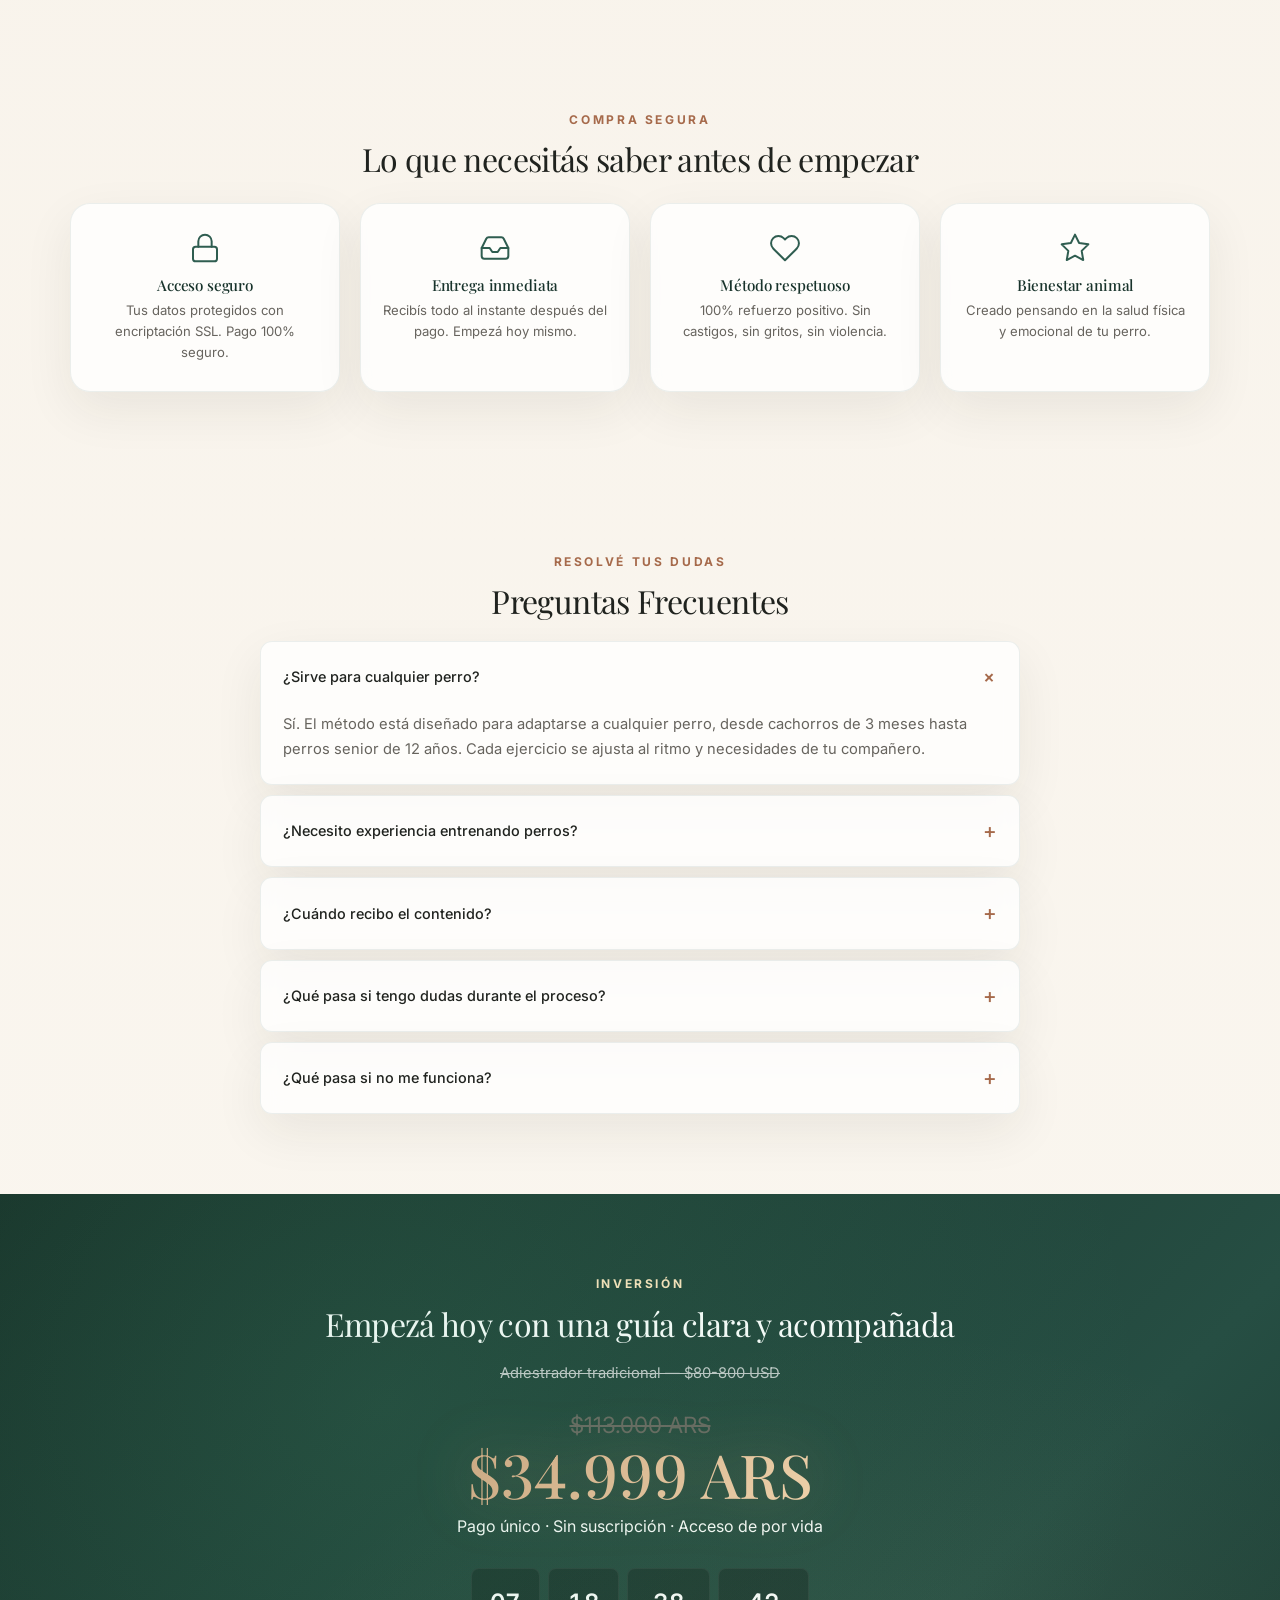
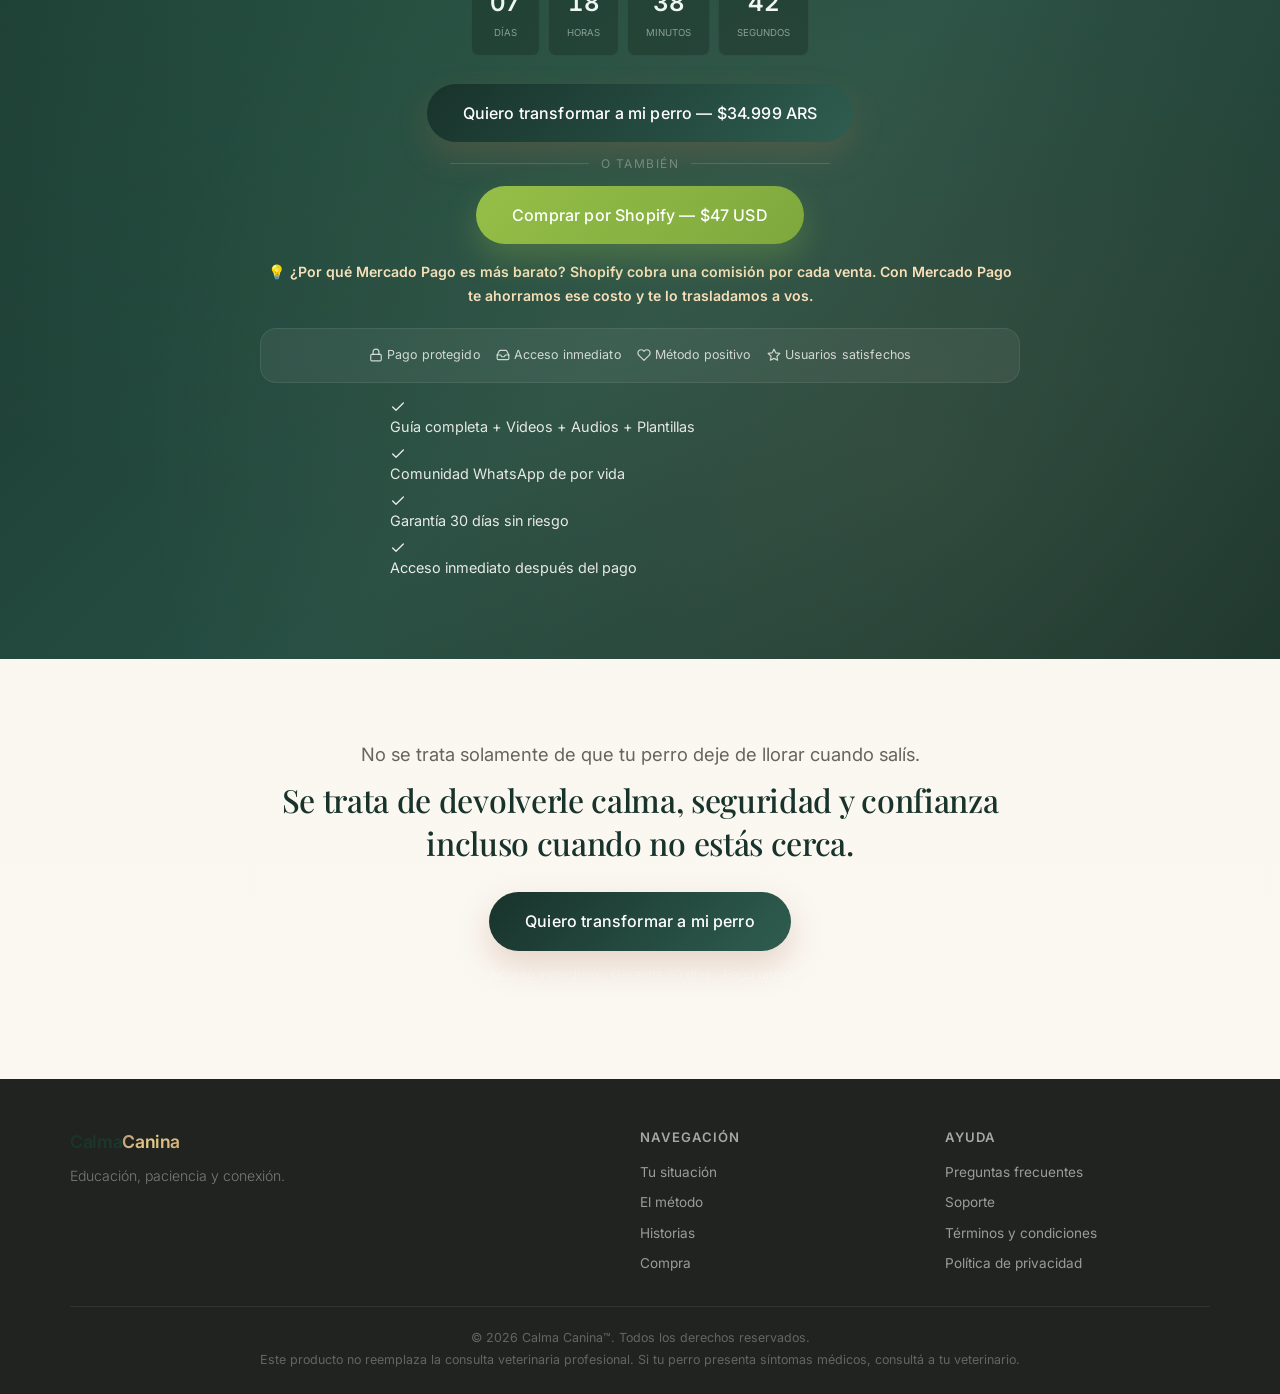
==== commit 90746f60: "Connect real GA4 measurement ID, add purchase event on access page Swap placeholder G-XXXXXXXXXX for" ====
--- a/index.html
+++ b/index.html
@@ -19,19 +19,13 @@
   <link rel="preload" href="https://fonts.googleapis.com/css2?family=Inter:wght@300;400;500;600;700&family=Playfair+Display:wght@400;500;600;700&display=swap" as="style" />
   <link rel="stylesheet" href="styles.css?v=20260710-1200" />
 
-  <!-- ═══ GOOGLE ANALYTICS 4 ═══
-       PASO A PASO PARA ACTIVARLO (2 minutos):
-       1) Entrá a https://analytics.google.com con tu cuenta de Google.
-       2) Creá una cuenta y una propiedad GA4 (te va a pedir el nombre del sitio y el país).
-       3) Te va a dar un "ID de medición" con formato G-XXXXXXXXXX.
-       4) Reemplazá las DOS apariciones de G-XXXXXXXXXX de acá abajo por ese ID.
-       Mientras diga G-XXXXXXXXXX, este script no manda datos a ningún lado (Google lo ignora). -->
-  <script async src="https://www.googletagmanager.com/gtag/js?id=G-XXXXXXXXXX"></script>
+  <!-- ═══ GOOGLE ANALYTICS 4 ═══ -->
+  <script async src="https://www.googletagmanager.com/gtag/js?id=G-NCXWPEZ16X"></script>
   <script>
     window.dataLayer = window.dataLayer || [];
     function gtag(){dataLayer.push(arguments);}
     gtag('js', new Date());
-    gtag('config', 'G-XXXXXXXXXX');
+    gtag('config', 'G-NCXWPEZ16X');
   </script>
 
   <script type="application/ld+json">
